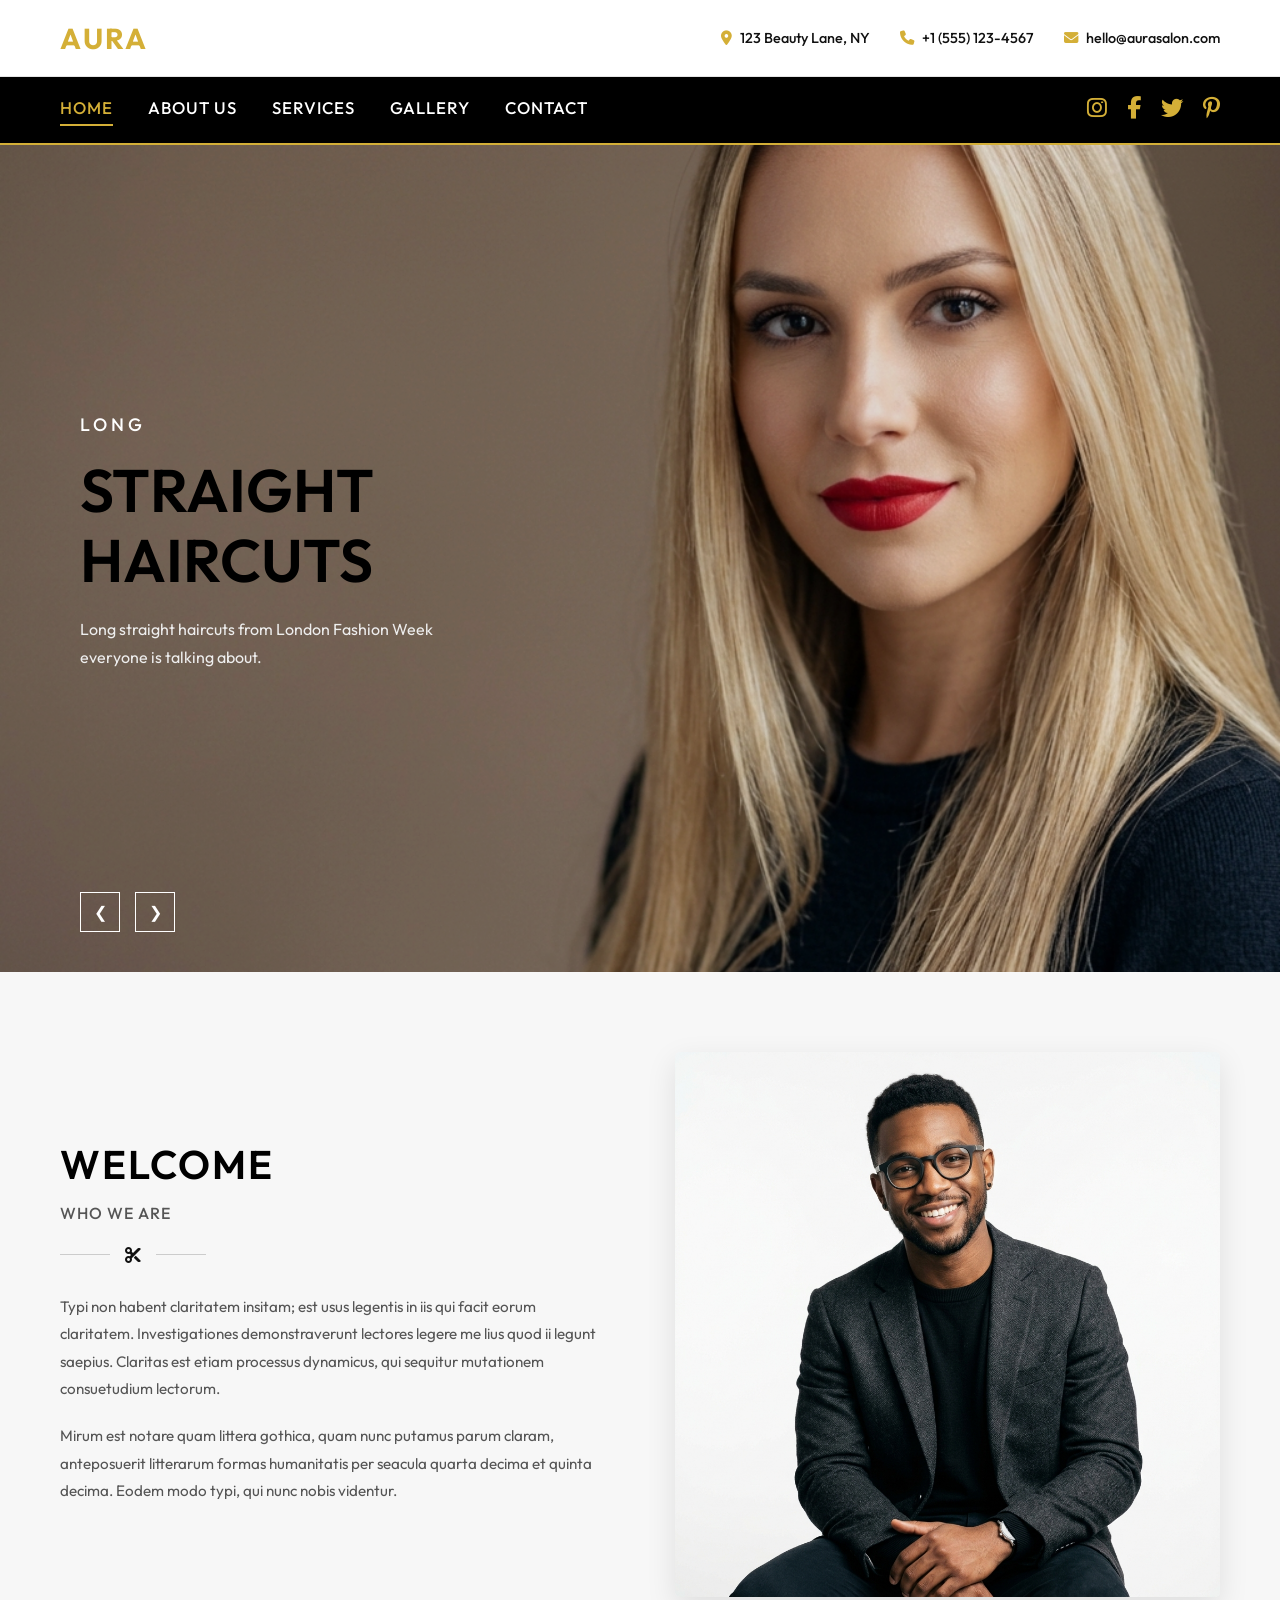
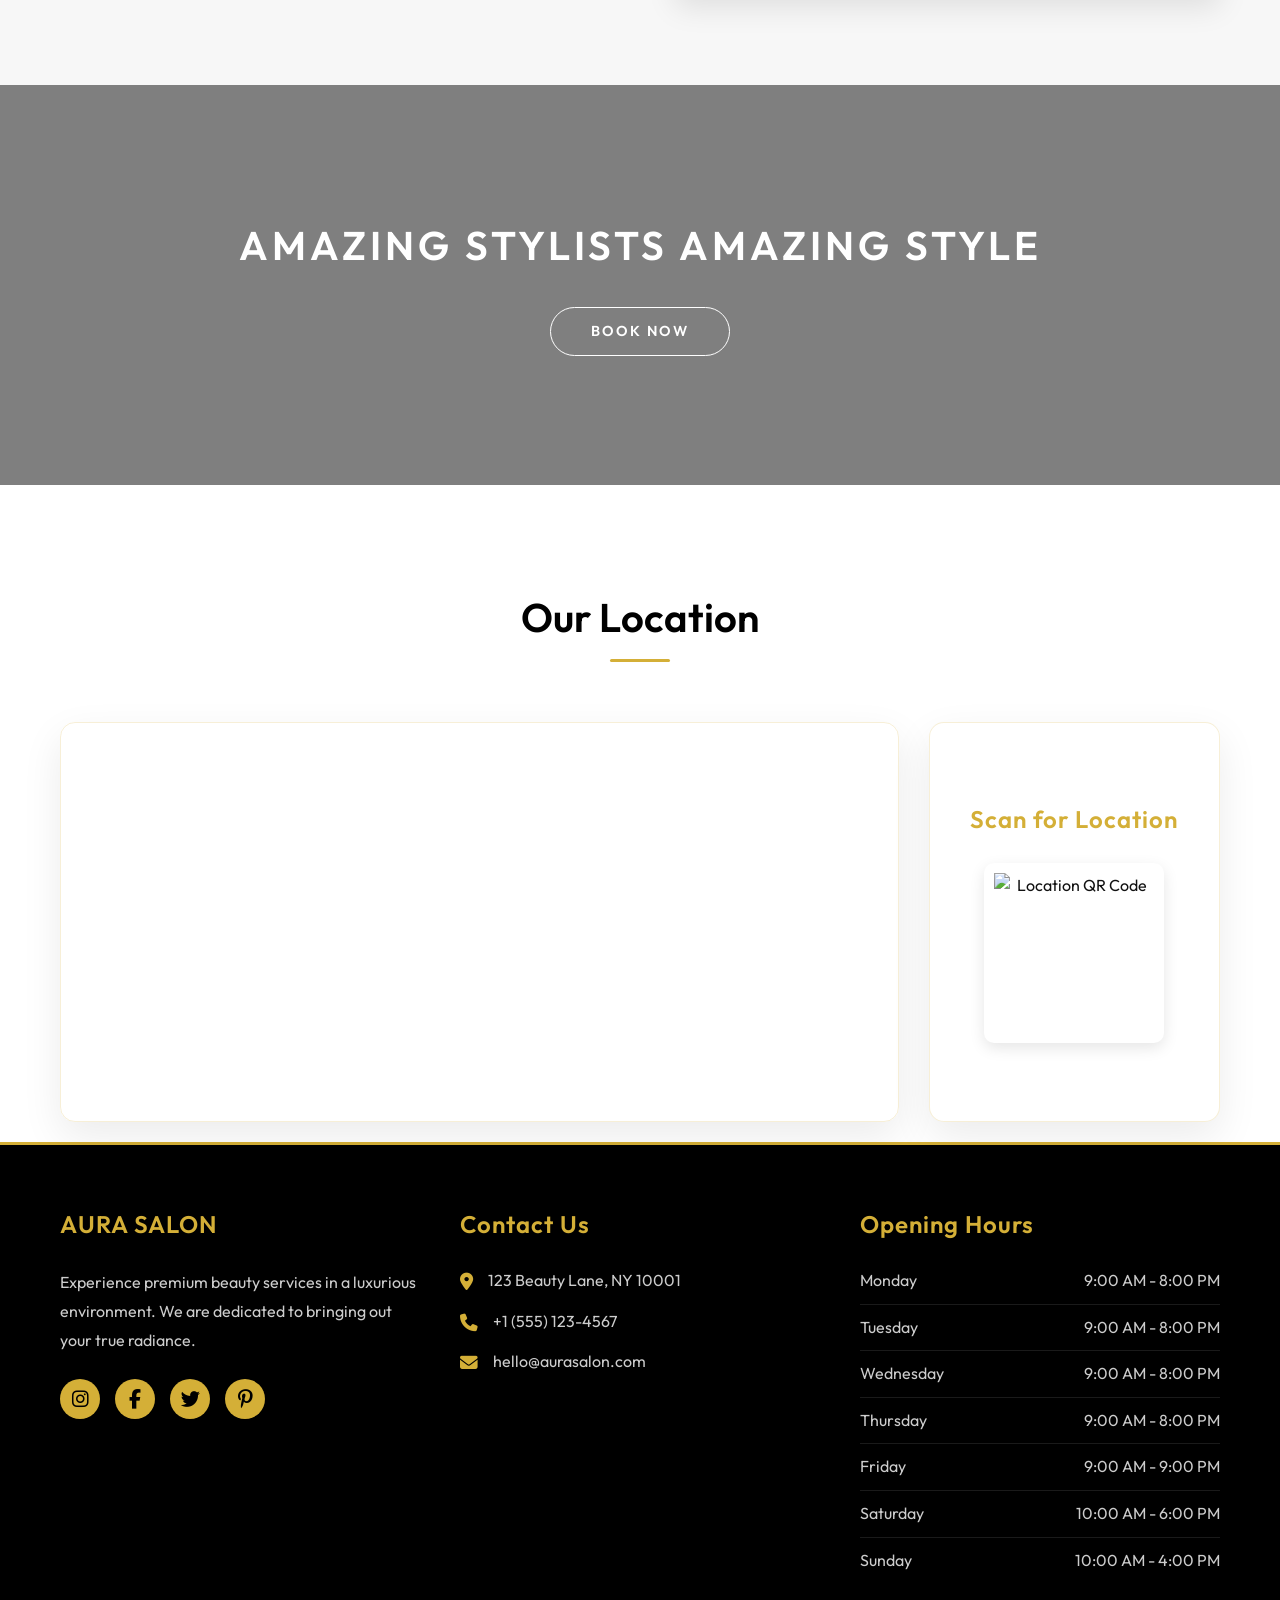
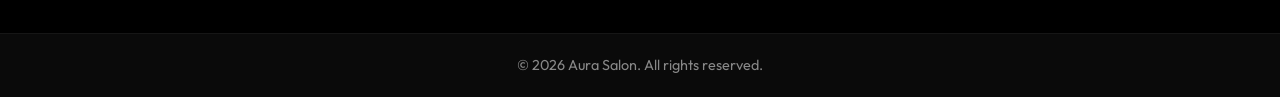
==== index.html @ 8d757503 "new project" ====
<!DOCTYPE html>
<html lang="en">

<head>
    <meta charset="UTF-8">
    <meta name="viewport" content="width=device-width, initial-scale=1.0">
    <title>Aura Salon - Home</title>
    <meta name="description" content="Aura Salon - Premium Beauty Services">
    <link rel="stylesheet" href="css/style.css">
    <link href="https://fonts.googleapis.com/css2?family=Outfit:wght@300;400;500;600;700&display=swap" rel="stylesheet">
    <link rel="stylesheet" href="https://cdnjs.cloudflare.com/ajax/libs/font-awesome/6.4.0/css/all.min.css">
</head>

<body>
    <!-- Top Contact Bar -->
    <div class="top-bar">
        <div class="container top-bar-content">
            <div class="top-bar-left">
                <div class="logo">
                    <span class="logo-text">AURA</span>
                </div>
            </div>
            <div class="top-bar-right">
                <div class="contact-info">
                    <i class="fa-solid fa-location-dot"></i>
                    <span>123 Beauty Lane, NY</span>
                </div>
                <div class="contact-info">
                    <i class="fa-solid fa-phone"></i>
                    <span>+1 (555) 123-4567</span>
                </div>
                <div class="contact-info">
                    <i class="fa-solid fa-envelope"></i>
                    <span>hello@aurasalon.com</span>
                </div>
            </div>
        </div>
    </div>

    <!-- Main Navigation -->
    <nav class="navbar">
        <div class="container nav-content">
            <div class="menu-toggle" id="mobile-menu">
                <i class="fa-solid fa-bars"></i>
            </div>
            <ul class="nav-links">
                <li><a href="index.html" class="active">Home</a></li>
                <li><a href="about.html">About Us</a></li>
                <li><a href="services.html">Services</a></li>
                <li><a href="gallery.html">Gallery</a></li>
                <li><a href="contact.html">Contact</a></li>
            </ul>
            <div class="social-links">
                <a href="#"><i class="fa-brands fa-instagram"></i></a>
                <a href="#"><i class="fa-brands fa-facebook-f"></i></a>
                <a href="#"><i class="fa-brands fa-twitter"></i></a>
                <a href="#"><i class="fa-brands fa-pinterest-p"></i></a>
            </div>
        </div>
    </nav>

    <!-- Home Section (Slider) -->
    <section id="home">
        <div class="slider">
            <div class="slide active">
                <div class="content">
                    <h5>LONG</h5>
                    <h1>STRAIGHT HAIRCUTS</h1>
                    <p>Long straight haircuts from London Fashion Week<br>everyone is talking about.</p>
                </div>
            </div>

            <div class="slide">
                <div class="content">
                    <h5>NEW</h5>
                    <h1>FASHION STYLE</h1>
                    <p>Discover the newest collection with modern designs and premium quality.</p>
                    <a href="services.html" class="btn">EXPLORE</a>
                </div>
                <div class="image">
                    <img src="https://images.unsplash.com/photo-1488426862026-3ee34a7d66df?w=700" alt="Fashion Style">
                </div>
            </div>

            <div class="slide">
                <div class="content">
                    <h5>SUMMER</h5>
                    <h1>BEAUTY LOOK</h1>
                    <p>Premium clothing collection designed for elegance and comfort.</p>
                    <a href="services.html" class="btn">VIEW MORE</a>
                </div>
                <div class="image">
                    <img src="https://images.unsplash.com/photo-1524504388940-b1c1722653e1?w=700" alt="Beauty Look">
                </div>
            </div>

            <div class="controls">
                <button id="prev">&#10094;</button>
                <button id="next">&#10095;</button>
            </div>

            <div class="dots">
                <span class="dot active"></span>
                <span class="dot"></span>
                <span class="dot"></span>
            </div>
        </div>
    </section>

    <!-- Welcome Section -->
    <section class="welcome-section">
        <div class="container welcome-container">
            <div class="welcome-text">
                <h2>WELCOME</h2>
                <h4>WHO WE ARE</h4>
                <div class="divider">
                    <span class="line"></span>
                    <i class="fa-solid fa-scissors"></i>
                    <span class="line"></span>
                </div>
                <p>Typi non habent claritatem insitam; est usus legentis in iis qui facit eorum claritatem. Investigationes demonstraverunt lectores legere me lius quod ii legunt saepius. Claritas est etiam processus dynamicus, qui sequitur mutationem consuetudium lectorum.</p>
                <p>Mirum est notare quam littera gothica, quam nunc putamus parum claram, anteposuerit litterarum formas humanitatis per seacula quarta decima et quinta decima. Eodem modo typi, qui nunc nobis videntur.</p>
            </div>
            <div class="welcome-image">
                <img src="assets/images/welcome-stylist.png" alt="Welcome Stylist">
            </div>
        </div>
    </section>

    <!-- Parallax Section -->
    <section class="parallax-section">
        <div class="parallax-content">
            <h2>AMAZING STYLISTS AMAZING STYLE</h2>
            <a href="services.html" class="btn outline-btn">BOOK NOW</a>
        </div>
    </section>

    <!-- Location Section -->
    <section class="page-section" style="padding-bottom: 20px; min-height: auto;">
        <div class="container">
            <div class="section-title">
                <h2>Our Location</h2>
                <div class="underline"></div>
            </div>
            <div class="location-map-container">
                <div class="location-map">
                    <iframe
                        src="https://www.google.com/maps/embed?pb=!1m18!1m12!1m3!1d34432.79304883674!2d91.74242201083983!3d26.15406690000003!2m3!1f0!2f0!3f0!3m2!1i1024!2i768!4f13.1!3m3!1m2!1s0x375a59cfc04a7ee7%3A0x782289a18e7ede3b!2sN%20R%20Unisex%20Salon%20and%20beauty%20studio!5e1!3m2!1sen!2sin!4v1785430603327!5m2!1sen!2sin"
                        style="border:0;" allowfullscreen="" loading="lazy"
                        referrerpolicy="strict-origin-when-cross-origin"></iframe>
                </div>
                <div class="location-qr">
                    <h4>Scan for Location</h4>
                    <img src="https://api.qrserver.com/v1/create-qr-code/?size=150x150&data=https://maps.google.com/?q=26.1540669,91.742422"
                        alt="Location QR Code">
                </div>
            </div>
        </div>
    </section>

    <!-- Footer -->
    <footer class="footer">
        <div class="container footer-content">
            <div class="footer-section about-salon">
                <h3>AURA SALON</h3>
                <p>Experience premium beauty services in a luxurious environment. We are dedicated to bringing out your
                    true radiance.</p>
                <div class="footer-socials">
                    <a href="#"><i class="fa-brands fa-instagram"></i></a>
                    <a href="#"><i class="fa-brands fa-facebook-f"></i></a>
                    <a href="#"><i class="fa-brands fa-twitter"></i></a>
                    <a href="#"><i class="fa-brands fa-pinterest-p"></i></a>
                </div>
            </div>

            <div class="footer-section contact-info-footer">
                <h3>Contact Us</h3>
                <ul>
                    <li><i class="fa-solid fa-location-dot"></i> 123 Beauty Lane, NY 10001</li>
                    <li><i class="fa-solid fa-phone"></i> +1 (555) 123-4567</li>
                    <li><i class="fa-solid fa-envelope"></i> hello@aurasalon.com</li>
                </ul>
            </div>

            <div class="footer-section opening-hours">
                <h3>Opening Hours</h3>
                <ul>
                    <li><span>Monday</span> <span>9:00 AM - 8:00 PM</span></li>
                    <li><span>Tuesday</span> <span>9:00 AM - 8:00 PM</span></li>
                    <li><span>Wednesday</span> <span>9:00 AM - 8:00 PM</span></li>
                    <li><span>Thursday</span> <span>9:00 AM - 8:00 PM</span></li>
                    <li><span>Friday</span> <span>9:00 AM - 9:00 PM</span></li>
                    <li><span>Saturday</span> <span>10:00 AM - 6:00 PM</span></li>
                    <li><span>Sunday</span> <span>10:00 AM - 4:00 PM</span></li>
                </ul>
            </div>
        </div>
        <div class="footer-bottom">
            <p>&copy; 2026 Aura Salon. All rights reserved.</p>
        </div>
    </footer>

    <script>
        // Sticky Header Logic
        window.addEventListener('scroll', () => {
            const topBar = document.querySelector('.top-bar');
            const navbar = document.querySelector('.navbar');
            if (window.scrollY > 10) {
                topBar.classList.add('scrolled');
                navbar.classList.add('scrolled');
            } else {
                topBar.classList.remove('scrolled');
                navbar.classList.remove('scrolled');
            }
        });

        // Mobile Menu Toggle
        const mobileMenu = document.getElementById('mobile-menu');
        const navLinks = document.querySelector('.nav-links');

        mobileMenu.addEventListener('click', () => {
            navLinks.classList.toggle('active');

            const icon = mobileMenu.querySelector('i');
            if (navLinks.classList.contains('active')) {
                icon.classList.remove('fa-bars');
                icon.classList.add('fa-xmark');
            } else {
                icon.classList.remove('fa-xmark');
                icon.classList.add('fa-bars');
            }
        });

        // Slider Logic
        const slides = document.querySelectorAll(".slide");
        const dots = document.querySelectorAll(".dot");
        let current = 0;

        function showSlide(index) {
            slides.forEach(slide => slide.classList.remove("active"));
            dots.forEach(dot => dot.classList.remove("active"));
            slides[index].classList.add("active");
            dots[index].classList.add("active");
        }

        document.getElementById("next").onclick = () => {
            current++;
            if (current >= slides.length) current = 0;
            showSlide(current);
        };

        document.getElementById("prev").onclick = () => {
            current--;
            if (current < 0) current = slides.length - 1;
            showSlide(current);
        };

        dots.forEach((dot, index) => {
            dot.onclick = () => {
                current = index;
                showSlide(current);
            };
        });

        setInterval(() => {
            current++;
            if (current >= slides.length) current = 0;
            showSlide(current);
        }, 5000);
    </script>
</body>

</html>
---- css/style.css ----
:root {
    --primary-color: #d4af37; /* Gold */
    --secondary-color: #000000; /* Black */
    --accent-color: #fcfcfc; /* White/off-white */
    --text-color: #111111;
    --text-light: #555555;
    --white: #ffffff;
    --transition: all 0.3s ease;
}

* {
    margin: 0;
    padding: 0;
    box-sizing: border-box;
    font-family: 'Outfit', sans-serif;
}

html {
    scroll-padding-top: 76px; 
}

body {
    color: var(--text-color);
    background-color: var(--white);
    line-height: 1.6;
}

.container {
    max-width: 1200px;
    margin: 0 auto;
    padding: 0 20px;
}

/* Typography */
h1, h2, h3, h4 {
    font-weight: 600;
    color: var(--secondary-color);
}

h2 {
    font-size: 2.5rem;
    margin-bottom: 10px;
}

/* Buttons */
.btn {
    display: inline-block;
    padding: 12px 30px;
    background-color: var(--primary-color);
    color: var(--secondary-color); /* Black text on gold for premium look */
    text-decoration: none;
    border-radius: 30px;
    font-weight: 600;
    transition: var(--transition);
    border: 2px solid var(--primary-color);
    cursor: pointer;
}

.btn:hover {
    background-color: var(--secondary-color);
    color: var(--primary-color);
    border-color: var(--secondary-color);
}

/* Top Bar */
.top-bar {
    background-color: var(--white);
    padding: 15px 0;
    position: fixed;
    top: 0;
    width: 100%;
    z-index: 1000;
    transition: var(--transition);
    border-bottom: 1px solid rgba(0,0,0,0.1);
}

.top-bar.scrolled {
    padding: 10px 0;
    box-shadow: 0 2px 10px rgba(0,0,0,0.1);
}

.top-bar-content {
    display: flex;
    justify-content: space-between;
    align-items: center;
}

.logo-text {
    font-size: 1.8rem;
    font-weight: 700;
    letter-spacing: 2px;
    color: var(--primary-color);
}

.top-bar-right {
    display: flex;
    gap: 30px;
}

.contact-info {
    display: flex;
    align-items: center;
    gap: 8px;
    font-size: 0.9rem;
    color: var(--text-color);
    font-weight: 500;
}

.contact-info i {
    color: var(--primary-color);
}

/* Navbar */
.navbar {
    background-color: var(--secondary-color); /* Black navbar */
    margin-top: 73px; /* Space for the fixed top bar */
    width: 100%;
    z-index: 999;
    transition: var(--transition);
    border-bottom: 2px solid var(--primary-color); /* Gold border for pop */
    box-shadow: 0 4px 15px rgba(0,0,0,0.2);
}

.nav-content {
    display: flex;
    justify-content: space-between;
    align-items: center;
    height: 70px;
}

.menu-toggle {
    display: none;
    color: var(--primary-color);
    font-size: 1.8rem;
    cursor: pointer;
    transition: var(--transition);
}

.menu-toggle:hover {
    transform: scale(1.1);
}

.nav-links {
    display: flex;
    list-style: none;
    gap: 35px;
}

.nav-links a {
    color: var(--white);
    text-decoration: none;
    font-weight: 500;
    font-size: 1.05rem;
    transition: var(--transition);
    position: relative;
    padding: 8px 0;
    text-transform: uppercase;
    letter-spacing: 1px;
}

.nav-links a::after {
    content: '';
    position: absolute;
    bottom: 0;
    left: 0;
    width: 0;
    height: 2px;
    background-color: var(--primary-color);
    transition: width 0.3s ease;
}

.nav-links a:hover::after,
.nav-links a.active::after {
    width: 100%;
}

.nav-links a:hover,
.nav-links a.active {
    color: var(--primary-color);
}

.social-links {
    display: flex;
    gap: 20px;
}

.social-links a {
    color: var(--primary-color);
    font-size: 1.4rem;
    text-decoration: none;
    transition: var(--transition);
    display: flex;
    align-items: center;
    justify-content: center;
    background-color: transparent;
}

.social-links a:hover {
    color: var(--white);
    transform: translateY(-3px) scale(1.1);
}

/* Page Section Shared */
.page-section {
    padding: 100px 0;
    min-height: calc(100vh - 73px - 84px); /* Full height minus header and footer */
}

.section-title {
    text-align: center;
    margin-bottom: 60px;
}

.underline {
    height: 3px;
    width: 60px;
    background-color: var(--primary-color);
    margin: 0 auto;
    border-radius: 2px;
}

/* Slider */
.slider{
    width:100%;
    height:calc(100vh - 73px);
    position:relative;
    overflow:hidden;
}

.slide{
    position:absolute;
    width:100%;
    height:100%;
    display:flex;
    align-items:center;
    justify-content:space-between;
    padding:80px;
    opacity:0;
    transition:1s;
}

.slide.active{
    opacity:1;
    z-index:1;
}

.slide::before{
    content:"";
    position:absolute;
    inset:0;
    background:rgba(0,0,0,.12);
}

.slider .content{
    width:45%;
    position:relative;
    z-index:2;
    color:white;
}

.slider .content h5{
    letter-spacing:4px;
    margin-bottom:15px;
    font-size:18px;
    font-weight:500;
}

.slider .content h1{
    font-size:60px;
    line-height:70px;
    margin-bottom:20px;
    text-transform:uppercase;
}

.slider .content p{
    color:#eee;
    line-height:28px;
    margin-bottom:35px;
}

.slider .image{
    width:45%;
    display:flex;
    justify-content:center;
    align-items:center;
    position:relative;
    z-index:2;
}

.slider .image img{
    width:80%;
    max-height:90vh;
    object-fit:contain;
}

.slide:nth-child(1){
    background: url('../assets/images/hero-slide.png') no-repeat center center;
    background-size: cover;
}

.slide:nth-child(2){
    background:linear-gradient(to right,#27374D,#526D82);
}

.slide:nth-child(3){
    background:linear-gradient(to right,#3B5249,#6B8E75);
}

.controls{
    position:absolute;
    bottom:40px;
    left:80px;
    z-index:100;
    display:flex;
    gap:15px;
}

.controls button{
    width:40px;
    height:40px;
    border:1px solid white;
    background:transparent;
    color:white;
    cursor:pointer;
    font-size:16px;
    transition:.3s;
}

.controls button:hover{
    background:white;
    color:black;
}

.dots{
    position:absolute;
    bottom:45px;
    left:50%;
    transform:translateX(-50%);
    display:none;
    gap:10px;
    z-index:10;
}

.dot{
    width:14px;
    height:14px;
    border-radius:50%;
    background:white;
    opacity:.4;
    cursor:pointer;
}

.dot.active{
    opacity:1;
}
/* Welcome Section */
.welcome-section {
    background-color: #f7f7f7;
    padding: 80px 0;
}

.welcome-container {
    display: flex;
    align-items: center;
    justify-content: space-between;
    gap: 50px;
}

.welcome-text {
    flex: 1;
    padding-right: 20px;
}

.welcome-text h2 {
    font-size: 2.5rem;
    margin-bottom: 5px;
    letter-spacing: 2px;
}

.welcome-text h4 {
    color: var(--text-light);
    font-size: 1rem;
    font-weight: 500;
    margin-bottom: 20px;
    letter-spacing: 1px;
}

.welcome-text .divider {
    display: flex;
    align-items: center;
    gap: 15px;
    margin-bottom: 30px;
    color: var(--text-color);
}

.welcome-text .divider .line {
    height: 1px;
    background-color: #ccc;
    flex: 0 0 50px;
}

.welcome-text p {
    color: var(--text-light);
    margin-bottom: 20px;
    font-size: 0.95rem;
    line-height: 1.8;
}

.welcome-image {
    flex: 1;
    text-align: right;
}

.welcome-image img {
    max-width: 100%;
    border-radius: 5px;
    box-shadow: 0 10px 30px rgba(0,0,0,0.1);
}

/* Parallax Section */
.parallax-section {
    background: url('../assets/images/parallax-bg.png') no-repeat center center;
    background-size: cover;
    background-attachment: fixed;
    height: 400px;
    display: flex;
    align-items: center;
    justify-content: center;
    text-align: center;
    position: relative;
}

.parallax-section::before {
    content: '';
    position: absolute;
    top: 0; left: 0; right: 0; bottom: 0;
    background: rgba(0,0,0,0.5);
}

.parallax-content {
    position: relative;
    z-index: 2;
}

.parallax-content h2 {
    color: var(--white);
    font-size: 2.5rem;
    letter-spacing: 4px;
    margin-bottom: 30px;
}

.outline-btn {
    background: transparent;
    border: 1px solid var(--white);
    color: var(--white);
    padding: 12px 40px;
    text-transform: uppercase;
    font-size: 0.9rem;
    letter-spacing: 2px;
    cursor: pointer;
    text-decoration: none;
    display: inline-block;
    transition: var(--transition);
}

.outline-btn:hover {
    background: var(--white);
    color: var(--secondary-color);
}

/* About Section */
.about-content {
    display: flex;
    gap: 50px;
    align-items: center;
}

.about-text {
    flex: 1;
}

.about-text h3 {
    font-size: 1.8rem;
    margin-bottom: 20px;
}

.about-text p {
    margin-bottom: 20px;
    color: var(--text-light);
}

.about-image {
    flex: 1;
}

.image-placeholder {
    width: 100%;
    height: 400px;
    background: url('https://images.unsplash.com/photo-1527799820374-dcf8d9d4a388?auto=format&fit=crop&q=80&w=800') center/cover;
    border-radius: 10px;
    box-shadow: 0 20px 40px rgba(0,0,0,0.1);
    display: flex;
    align-items: center;
    justify-content: center;
    border: 3px solid var(--primary-color);
}

/* Services */
.services-grid {
    display: grid;
    grid-template-columns: repeat(auto-fit, minmax(250px, 1fr));
    gap: 30px;
}

.service-card {
    background: var(--white);
    padding: 40px 30px;
    border-radius: 10px;
    text-align: center;
    box-shadow: 0 5px 20px rgba(0,0,0,0.08);
    transition: var(--transition);
    border: 1px solid #eee;
    border-bottom: 3px solid var(--secondary-color);
}

.service-card:hover {
    transform: translateY(-10px);
    box-shadow: 0 15px 30px rgba(212, 175, 55, 0.2);
    border-bottom-color: var(--primary-color);
}

.service-card i {
    font-size: 3rem;
    color: var(--primary-color);
    margin-bottom: 20px;
}

.service-card h3 {
    margin-bottom: 15px;
}

.service-card p {
    color: var(--text-light);
    font-size: 0.95rem;
}

/* Gallery */
.gallery-bg {
    background-color: var(--accent-color);
}
.gallery-grid {
    display: grid;
    grid-template-columns: repeat(auto-fill, minmax(350px, 1fr));
    gap: 20px;
}

.gallery-item {
    height: 250px;
    background-color: var(--secondary-color);
    border-radius: 10px;
    overflow: hidden;
    position: relative;
    cursor: pointer;
    border: 2px solid transparent;
    transition: var(--transition);
}
.gallery-item:nth-child(1) { background: url('https://images.unsplash.com/photo-1562322140-8baeececf3df?auto=format&fit=crop&q=80&w=600') center/cover; }
.gallery-item:nth-child(2) { background: url('https://images.unsplash.com/photo-1595476108010-b4d1f10a5146?auto=format&fit=crop&q=80&w=600') center/cover; }
.gallery-item:nth-child(3) { background: url('https://images.unsplash.com/photo-1522337660859-02fbefca4702?auto=format&fit=crop&q=80&w=600') center/cover; }
.gallery-item:nth-child(4) { background: url('https://images.unsplash.com/photo-1600948836101-f9ffda59d250?auto=format&fit=crop&q=80&w=600') center/cover; }
.gallery-item:nth-child(5) { background: url('https://images.unsplash.com/photo-1487412947147-5cebf100ffc2?auto=format&fit=crop&q=80&w=600') center/cover; }
.gallery-item:nth-child(6) { background: url('https://images.unsplash.com/photo-1633681926022-84c23e8cb2d6?auto=format&fit=crop&q=80&w=600') center/cover; }

.gallery-item::after {
    content: '';
    position: absolute;
    top: 0; left: 0; right: 0; bottom: 0;
    background: rgba(0,0,0,0.3);
    opacity: 0;
    transition: var(--transition);
}

.gallery-item:hover::after {
    opacity: 1;
}
.gallery-item:hover {
    transform: scale(1.03);
    z-index: 2;
    border-color: var(--primary-color);
}

/* Contact */
.contact-content {
    display: flex;
    gap: 60px;
}

.contact-form-container {
    flex: 1.5;
}

.contact-form {
    background: var(--white);
    padding: 40px;
    border-radius: 10px;
    box-shadow: 0 10px 30px rgba(0,0,0,0.1);
    border-top: 4px solid var(--primary-color);
}

.form-group {
    margin-bottom: 20px;
}

.form-group input,
.form-group textarea {
    width: 100%;
    padding: 15px;
    border: 1px solid #ccc;
    border-radius: 5px;
    font-size: 1rem;
    outline: none;
    transition: var(--transition);
    background-color: var(--accent-color);
}

.form-group input:focus,
.form-group textarea:focus {
    border-color: var(--primary-color);
    background-color: var(--white);
}

.contact-details {
    flex: 1;
}

.contact-details h3 {
    margin-bottom: 15px;
}

.contact-details > p {
    color: var(--text-light);
    margin-bottom: 30px;
}

.contact-info-block {
    display: flex;
    gap: 20px;
    margin-bottom: 25px;
}

.contact-info-block i {
    width: 50px;
    height: 50px;
    background-color: var(--secondary-color);
    color: var(--primary-color);
    display: flex;
    align-items: center;
    justify-content: center;
    border-radius: 50%;
    font-size: 1.2rem;
    border: 1px solid var(--primary-color);
}

.contact-info-block h4 {
    margin-bottom: 5px;
    font-size: 1.1rem;
}

.contact-info-block p {
    color: var(--text-light);
}

/* Location Section */
.location-map-container {
    display: flex;
    gap: 30px;
    align-items: stretch;
}

.location-map {
    flex: 4;
    min-height: 400px;
    border-radius: 15px;
    overflow: hidden;
    box-shadow: 0 15px 40px rgba(0,0,0,0.08);
    border: 1px solid rgba(212, 175, 55, 0.2);
}

.location-map iframe {
    width: 100%;
    height: 100%;
    object-fit: cover;
    display: block;
}

.location-qr {
    flex: 1;
    background-color: var(--white);
    color: var(--text-color);
    display: flex;
    flex-direction: column;
    align-items: center;
    justify-content: center;
    padding: 40px;
    text-align: center;
    border-radius: 15px;
    box-shadow: 0 15px 40px rgba(0,0,0,0.08);
    border: 1px solid rgba(212, 175, 55, 0.2);
}

.location-qr h4 {
    color: var(--primary-color);
    margin-bottom: 25px;
    font-size: 1.5rem;
    letter-spacing: 1px;
}

.location-qr img {
    border-radius: 10px;
    padding: 10px;
    background: var(--white);
    box-shadow: 0 5px 15px rgba(0,0,0,0.1);
    transition: var(--transition);
    width: 180px;
    height: 180px;
}

.location-qr img:hover {
    transform: scale(1.05);
}

/* Footer */
.footer {
    background-color: var(--secondary-color);
    color: var(--white);
    border-top: 3px solid var(--primary-color);
    padding: 60px 0 0 0;
}

.footer-content {
    display: grid;
    grid-template-columns: repeat(auto-fit, minmax(280px, 1fr));
    gap: 40px;
    padding-bottom: 40px;
}

.footer-section h3 {
    color: var(--primary-color);
    font-size: 1.5rem;
    margin-bottom: 25px;
    letter-spacing: 1px;
}

/* About Section in Footer */
.about-salon p {
    color: #ccc;
    line-height: 1.8;
    margin-bottom: 25px;
}

.footer-socials {
    display: flex;
    gap: 15px;
}

.footer-socials a {
    color: var(--secondary-color);
    background-color: var(--primary-color);
    width: 40px;
    height: 40px;
    display: flex;
    align-items: center;
    justify-content: center;
    border-radius: 50%;
    font-size: 1.2rem;
    text-decoration: none;
    transition: var(--transition);
}

.footer-socials a:hover {
    background-color: var(--white);
    color: var(--secondary-color);
    transform: translateY(-3px);
}

/* Contact Info in Footer */
.contact-info-footer ul {
    list-style: none;
}

.contact-info-footer ul li {
    display: flex;
    align-items: flex-start;
    gap: 15px;
    margin-bottom: 15px;
    color: #ccc;
    line-height: 1.6;
}

.contact-info-footer ul li i {
    color: var(--primary-color);
    font-size: 1.1rem;
    margin-top: 5px;
}

/* Opening Hours */
.opening-hours ul {
    list-style: none;
}

.opening-hours ul li {
    display: flex;
    justify-content: space-between;
    margin-bottom: 10px;
    color: #ccc;
    border-bottom: 1px solid rgba(255, 255, 255, 0.1);
    padding-bottom: 10px;
}

.opening-hours ul li:last-child {
    border-bottom: none;
}

/* Footer Bottom */
.footer-bottom {
    background-color: #0a0a0a;
    text-align: center;
    padding: 20px 0;
    border-top: 1px solid rgba(255, 255, 255, 0.05);
}

.footer-bottom p {
    color: #888;
    font-size: 0.9rem;
}

/* Animations */
@keyframes fadeInUp {
    from {
        opacity: 0;
        transform: translateY(30px);
    }
    to {
        opacity: 1;
        transform: translateY(0);
    }
}

/* Responsive Design */
@media (max-width: 992px) {
    .about-content, .contact-content {
        flex-direction: column;
    }
    .footer-bottom p {
        font-size: 0.8rem;
    }
    
    .location-map-container {
        flex-direction: column;
    }
    
    .hero-content h1 {
        font-size: 3rem;
    }
    
    /* Welcome Section Mobile */
    .welcome-container {
        flex-direction: column;
        text-align: center;
    }
    
    .welcome-text {
        padding-right: 0;
    }
    
    .welcome-text .divider {
        justify-content: center;
    }
    
    .welcome-image {
        text-align: center;
    }
    
    /* Slider Mobile */
    .slide{
        flex-direction:column;
        justify-content:center;
        text-align:center;
        padding:40px;
    }
    
    .slider .content, .slider .image{
        width:100%;
    }
    
    .slider .content h1{
        font-size:42px;
        line-height:50px;
    }
    
    .slider .image img{
        width:60%;
    }
    
    .controls{
        left:50%;
        transform:translateX(-50%);
    }
    .nav-links {
        gap: 20px;
    }
    .social-links {
        display: none;
    }
}

@media (max-width: 768px) {
    .top-bar {
        padding: 10px 0;
    }
    .top-bar-right {
        display: none;
    }
    .top-bar-content {
        justify-content: center;
    }
    .navbar {
        margin-top: 53px;
    }
    .nav-content {
        justify-content: space-between;
    }
    .menu-toggle {
        display: block;
    }
    .nav-links {
        display: flex;
        flex-direction: column;
        position: absolute;
        top: 100%;
        left: 0;
        width: 100%;
        background-color: var(--secondary-color);
        padding: 0;
        max-height: 0;
        overflow: hidden;
        transition: max-height 0.4s ease, padding 0.4s ease;
        border-bottom: none;
        align-items: center;
        gap: 15px;
    }
    .nav-links.active {
        max-height: 400px;
        padding: 20px 0;
        border-bottom: 2px solid var(--primary-color);
    }
    .social-links {
        display: none;
    }
    
    .parallax-section {
        height: 300px;
    }
    .parallax-content h2 {
        font-size: 1.8rem;
    }
}
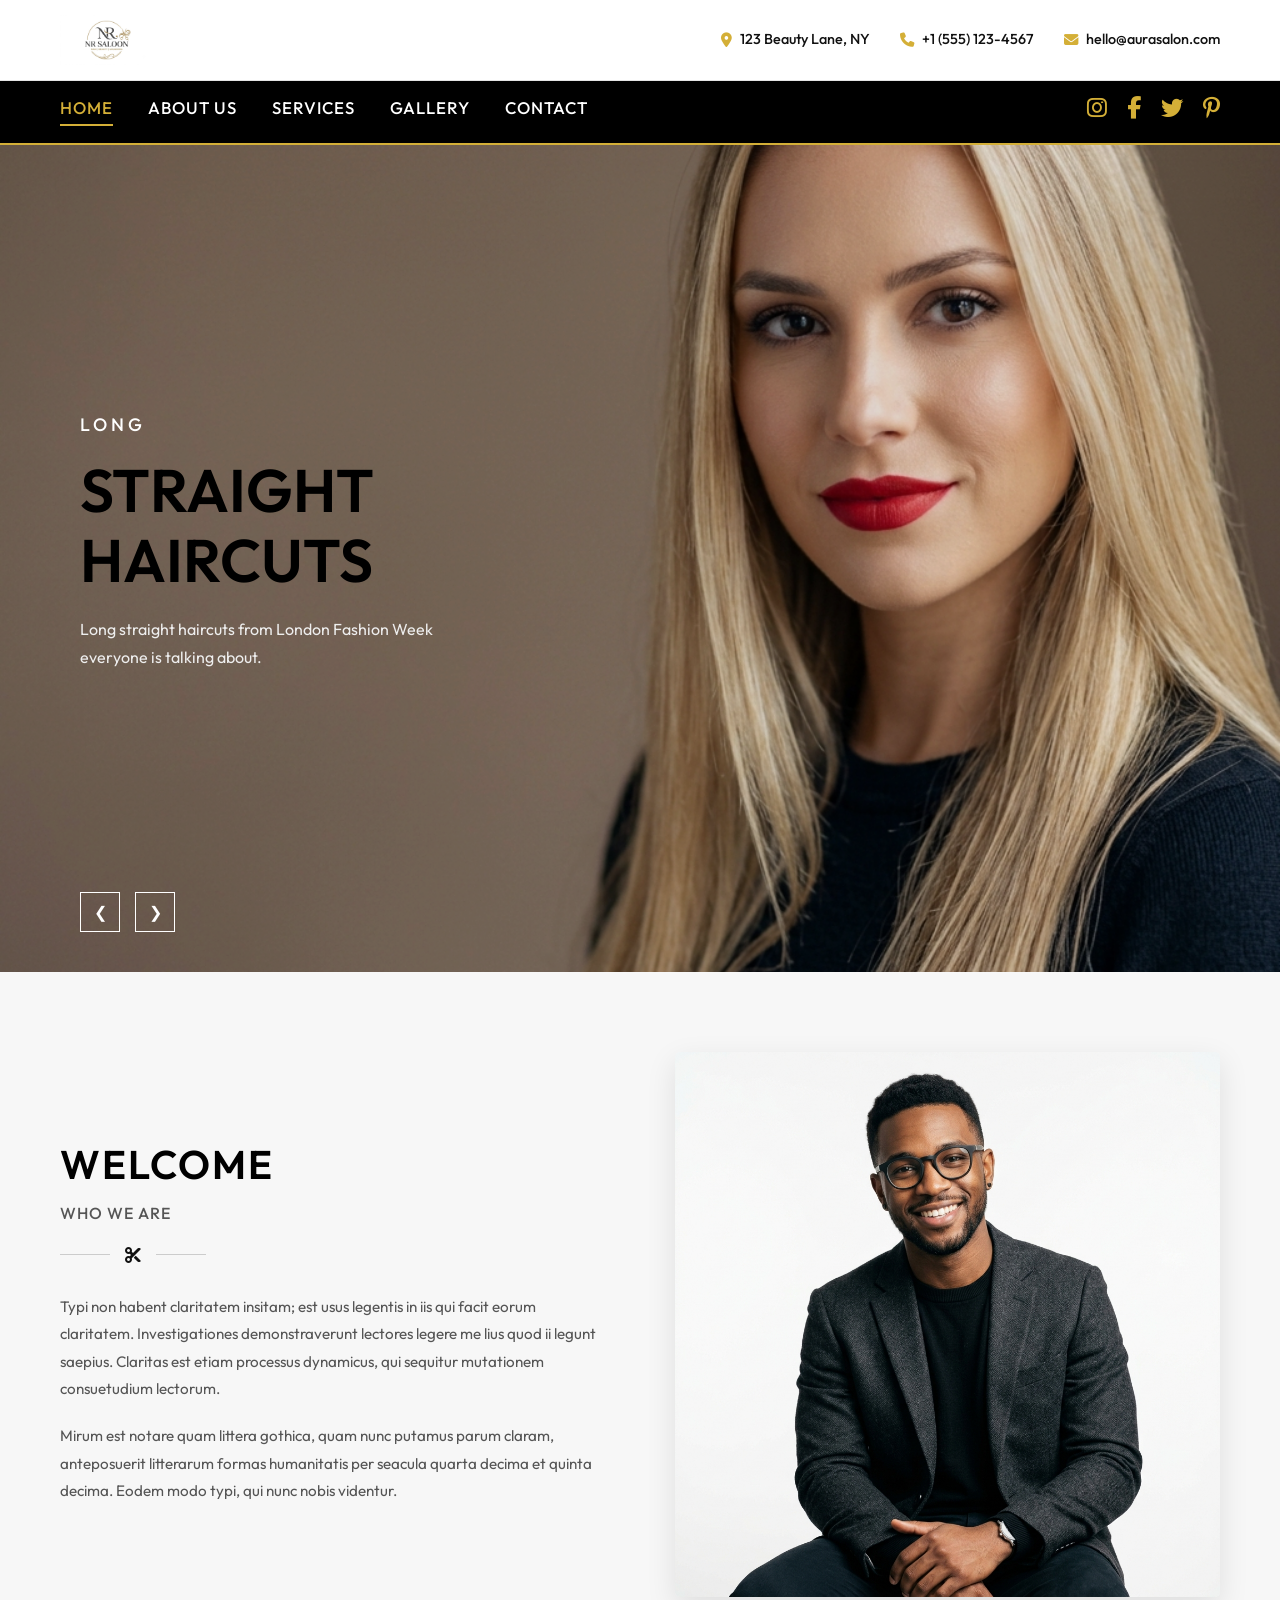
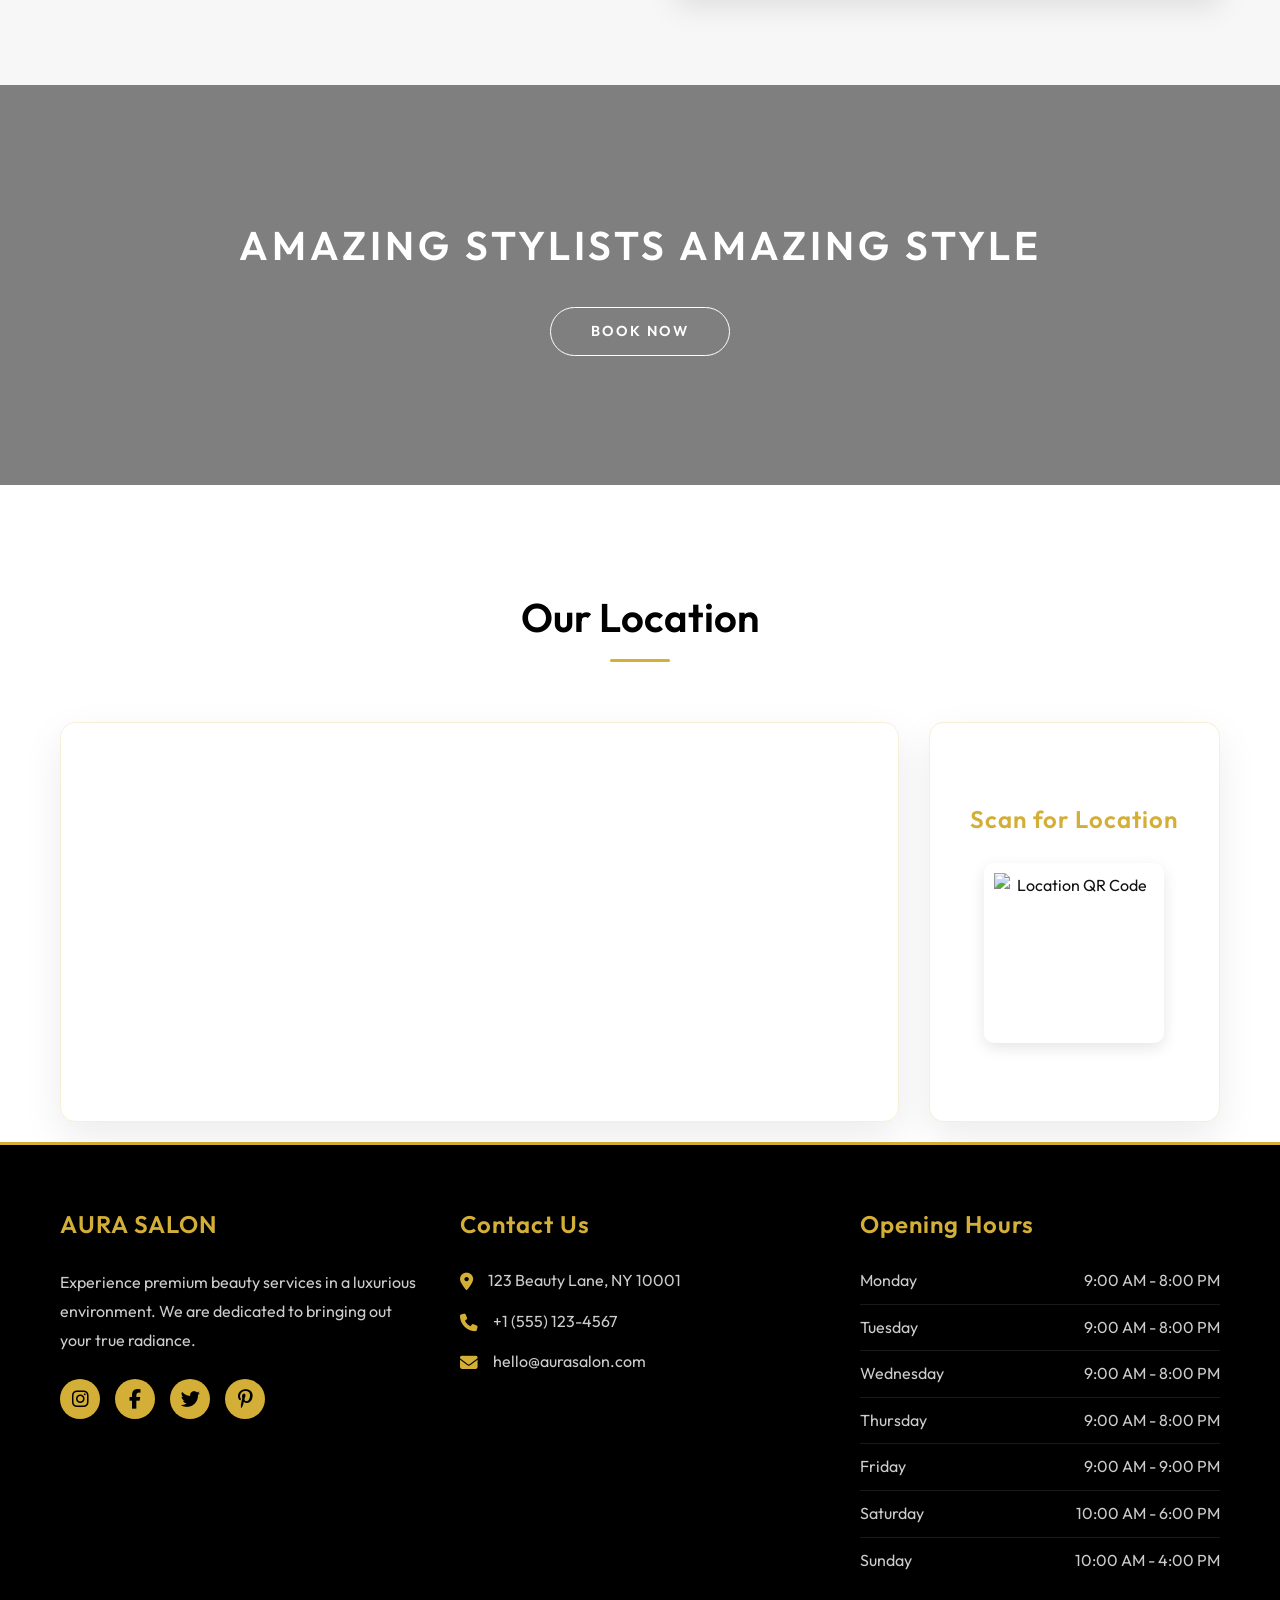
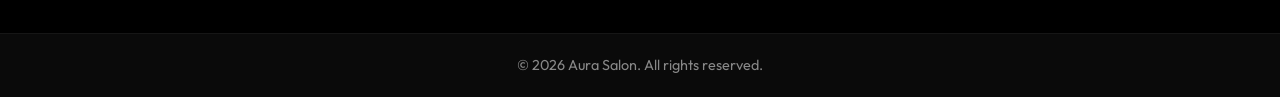
==== commit 782a717d: "logo done" ====
--- a/index.html
+++ b/index.html
@@ -17,7 +17,9 @@
         <div class="container top-bar-content">
             <div class="top-bar-left">
                 <div class="logo">
-                    <span class="logo-text">AURA</span>
+                    <a href="index.html">
+                        <img src="assets/images/imagecopy.png" alt="NR Saloon Logo" class="main-logo">
+                    </a>
                 </div>
             </div>
             <div class="top-bar-right">
@@ -118,8 +120,12 @@
                     <i class="fa-solid fa-scissors"></i>
                     <span class="line"></span>
                 </div>
-                <p>Typi non habent claritatem insitam; est usus legentis in iis qui facit eorum claritatem. Investigationes demonstraverunt lectores legere me lius quod ii legunt saepius. Claritas est etiam processus dynamicus, qui sequitur mutationem consuetudium lectorum.</p>
-                <p>Mirum est notare quam littera gothica, quam nunc putamus parum claram, anteposuerit litterarum formas humanitatis per seacula quarta decima et quinta decima. Eodem modo typi, qui nunc nobis videntur.</p>
+                <p>Typi non habent claritatem insitam; est usus legentis in iis qui facit eorum claritatem.
+                    Investigationes demonstraverunt lectores legere me lius quod ii legunt saepius. Claritas est etiam
+                    processus dynamicus, qui sequitur mutationem consuetudium lectorum.</p>
+                <p>Mirum est notare quam littera gothica, quam nunc putamus parum claram, anteposuerit litterarum formas
+                    humanitatis per seacula quarta decima et quinta decima. Eodem modo typi, qui nunc nobis videntur.
+                </p>
             </div>
             <div class="welcome-image">
                 <img src="assets/images/welcome-stylist.png" alt="Welcome Stylist">
--- a/css/style.css
+++ b/css/style.css
@@ -1,7 +1,10 @@
 :root {
-    --primary-color: #d4af37; /* Gold */
-    --secondary-color: #000000; /* Black */
-    --accent-color: #fcfcfc; /* White/off-white */
+    --primary-color: #d4af37;
+    /* Gold */
+    --secondary-color: #000000;
+    /* Black */
+    --accent-color: #fcfcfc;
+    /* White/off-white */
     --text-color: #111111;
     --text-light: #555555;
     --white: #ffffff;
@@ -16,7 +19,7 @@
 }
 
 html {
-    scroll-padding-top: 76px; 
+    scroll-padding-top: 76px;
 }
 
 body {
@@ -32,7 +35,10 @@
 }
 
 /* Typography */
-h1, h2, h3, h4 {
+h1,
+h2,
+h3,
+h4 {
     font-weight: 600;
     color: var(--secondary-color);
 }
@@ -47,7 +53,8 @@
     display: inline-block;
     padding: 12px 30px;
     background-color: var(--primary-color);
-    color: var(--secondary-color); /* Black text on gold for premium look */
+    color: var(--secondary-color);
+    /* Black text on gold for premium look */
     text-decoration: none;
     border-radius: 30px;
     font-weight: 600;
@@ -71,12 +78,33 @@
     width: 100%;
     z-index: 1000;
     transition: var(--transition);
-    border-bottom: 1px solid rgba(0,0,0,0.1);
+    border-bottom: 1px solid rgba(0, 0, 0, 0.1);
+}
+
+/* Logo Styling */
+.logo {
+    display: flex;
+    align-items: center;
+}
+
+.main-logo {
+    height: 50px;
+    /* Ideal height for top bar */
+    width: auto;
+    /* Maintains correct aspect ratio */
+    object-fit: contain;
+    display: block;
+    transition: var(--transition);
+}
+
+/* Optional: Slight shrink effect when scrolled */
+.top-bar.scrolled .main-logo {
+    height: 42px;
 }
 
 .top-bar.scrolled {
     padding: 10px 0;
-    box-shadow: 0 2px 10px rgba(0,0,0,0.1);
+    box-shadow: 0 2px 10px rgba(0, 0, 0, 0.1);
 }
 
 .top-bar-content {
@@ -112,13 +140,16 @@
 
 /* Navbar */
 .navbar {
-    background-color: var(--secondary-color); /* Black navbar */
-    margin-top: 73px; /* Space for the fixed top bar */
+    background-color: var(--secondary-color);
+    /* Black navbar */
+    margin-top: 73px;
+    /* Space for the fixed top bar */
     width: 100%;
     z-index: 999;
     transition: var(--transition);
-    border-bottom: 2px solid var(--primary-color); /* Gold border for pop */
-    box-shadow: 0 4px 15px rgba(0,0,0,0.2);
+    border-bottom: 2px solid var(--primary-color);
+    /* Gold border for pop */
+    box-shadow: 0 4px 15px rgba(0, 0, 0, 0.2);
 }
 
 .nav-content {
@@ -203,7 +234,8 @@
 /* Page Section Shared */
 .page-section {
     padding: 100px 0;
-    min-height: calc(100vh - 73px - 84px); /* Full height minus header and footer */
+    min-height: calc(100vh - 73px - 84px);
+    /* Full height minus header and footer */
 }
 
 .section-title {
@@ -220,139 +252,140 @@
 }
 
 /* Slider */
-.slider{
-    width:100%;
-    height:calc(100vh - 73px);
-    position:relative;
-    overflow:hidden;
-}
-
-.slide{
-    position:absolute;
-    width:100%;
-    height:100%;
-    display:flex;
-    align-items:center;
-    justify-content:space-between;
-    padding:80px;
-    opacity:0;
-    transition:1s;
-}
-
-.slide.active{
-    opacity:1;
-    z-index:1;
-}
-
-.slide::before{
-    content:"";
-    position:absolute;
-    inset:0;
-    background:rgba(0,0,0,.12);
-}
-
-.slider .content{
-    width:45%;
-    position:relative;
-    z-index:2;
-    color:white;
-}
-
-.slider .content h5{
-    letter-spacing:4px;
-    margin-bottom:15px;
-    font-size:18px;
-    font-weight:500;
-}
-
-.slider .content h1{
-    font-size:60px;
-    line-height:70px;
-    margin-bottom:20px;
-    text-transform:uppercase;
-}
-
-.slider .content p{
-    color:#eee;
-    line-height:28px;
-    margin-bottom:35px;
-}
-
-.slider .image{
-    width:45%;
-    display:flex;
-    justify-content:center;
-    align-items:center;
-    position:relative;
-    z-index:2;
-}
-
-.slider .image img{
-    width:80%;
-    max-height:90vh;
-    object-fit:contain;
-}
-
-.slide:nth-child(1){
+.slider {
+    width: 100%;
+    height: calc(100vh - 73px);
+    position: relative;
+    overflow: hidden;
+}
+
+.slide {
+    position: absolute;
+    width: 100%;
+    height: 100%;
+    display: flex;
+    align-items: center;
+    justify-content: space-between;
+    padding: 80px;
+    opacity: 0;
+    transition: 1s;
+}
+
+.slide.active {
+    opacity: 1;
+    z-index: 1;
+}
+
+.slide::before {
+    content: "";
+    position: absolute;
+    inset: 0;
+    background: rgba(0, 0, 0, .12);
+}
+
+.slider .content {
+    width: 45%;
+    position: relative;
+    z-index: 2;
+    color: white;
+}
+
+.slider .content h5 {
+    letter-spacing: 4px;
+    margin-bottom: 15px;
+    font-size: 18px;
+    font-weight: 500;
+}
+
+.slider .content h1 {
+    font-size: 60px;
+    line-height: 70px;
+    margin-bottom: 20px;
+    text-transform: uppercase;
+}
+
+.slider .content p {
+    color: #eee;
+    line-height: 28px;
+    margin-bottom: 35px;
+}
+
+.slider .image {
+    width: 45%;
+    display: flex;
+    justify-content: center;
+    align-items: center;
+    position: relative;
+    z-index: 2;
+}
+
+.slider .image img {
+    width: 80%;
+    max-height: 90vh;
+    object-fit: contain;
+}
+
+.slide:nth-child(1) {
     background: url('../assets/images/hero-slide.png') no-repeat center center;
     background-size: cover;
 }
 
-.slide:nth-child(2){
-    background:linear-gradient(to right,#27374D,#526D82);
-}
-
-.slide:nth-child(3){
-    background:linear-gradient(to right,#3B5249,#6B8E75);
-}
-
-.controls{
-    position:absolute;
-    bottom:40px;
-    left:80px;
-    z-index:100;
-    display:flex;
-    gap:15px;
-}
-
-.controls button{
-    width:40px;
-    height:40px;
-    border:1px solid white;
-    background:transparent;
-    color:white;
-    cursor:pointer;
-    font-size:16px;
-    transition:.3s;
-}
-
-.controls button:hover{
-    background:white;
-    color:black;
-}
-
-.dots{
-    position:absolute;
-    bottom:45px;
-    left:50%;
-    transform:translateX(-50%);
-    display:none;
-    gap:10px;
-    z-index:10;
-}
-
-.dot{
-    width:14px;
-    height:14px;
-    border-radius:50%;
-    background:white;
-    opacity:.4;
-    cursor:pointer;
-}
-
-.dot.active{
-    opacity:1;
-}
+.slide:nth-child(2) {
+    background: linear-gradient(to right, #27374D, #526D82);
+}
+
+.slide:nth-child(3) {
+    background: linear-gradient(to right, #3B5249, #6B8E75);
+}
+
+.controls {
+    position: absolute;
+    bottom: 40px;
+    left: 80px;
+    z-index: 100;
+    display: flex;
+    gap: 15px;
+}
+
+.controls button {
+    width: 40px;
+    height: 40px;
+    border: 1px solid white;
+    background: transparent;
+    color: white;
+    cursor: pointer;
+    font-size: 16px;
+    transition: .3s;
+}
+
+.controls button:hover {
+    background: white;
+    color: black;
+}
+
+.dots {
+    position: absolute;
+    bottom: 45px;
+    left: 50%;
+    transform: translateX(-50%);
+    display: none;
+    gap: 10px;
+    z-index: 10;
+}
+
+.dot {
+    width: 14px;
+    height: 14px;
+    border-radius: 50%;
+    background: white;
+    opacity: .4;
+    cursor: pointer;
+}
+
+.dot.active {
+    opacity: 1;
+}
+
 /* Welcome Section */
 .welcome-section {
     background-color: #f7f7f7;
@@ -414,7 +447,7 @@
 .welcome-image img {
     max-width: 100%;
     border-radius: 5px;
-    box-shadow: 0 10px 30px rgba(0,0,0,0.1);
+    box-shadow: 0 10px 30px rgba(0, 0, 0, 0.1);
 }
 
 /* Parallax Section */
@@ -433,8 +466,11 @@
 .parallax-section::before {
     content: '';
     position: absolute;
-    top: 0; left: 0; right: 0; bottom: 0;
-    background: rgba(0,0,0,0.5);
+    top: 0;
+    left: 0;
+    right: 0;
+    bottom: 0;
+    background: rgba(0, 0, 0, 0.5);
 }
 
 .parallax-content {
@@ -498,7 +534,7 @@
     height: 400px;
     background: url('https://images.unsplash.com/photo-1527799820374-dcf8d9d4a388?auto=format&fit=crop&q=80&w=800') center/cover;
     border-radius: 10px;
-    box-shadow: 0 20px 40px rgba(0,0,0,0.1);
+    box-shadow: 0 20px 40px rgba(0, 0, 0, 0.1);
     display: flex;
     align-items: center;
     justify-content: center;
@@ -517,7 +553,7 @@
     padding: 40px 30px;
     border-radius: 10px;
     text-align: center;
-    box-shadow: 0 5px 20px rgba(0,0,0,0.08);
+    box-shadow: 0 5px 20px rgba(0, 0, 0, 0.08);
     transition: var(--transition);
     border: 1px solid #eee;
     border-bottom: 3px solid var(--secondary-color);
@@ -548,6 +584,7 @@
 .gallery-bg {
     background-color: var(--accent-color);
 }
+
 .gallery-grid {
     display: grid;
     grid-template-columns: repeat(auto-fill, minmax(350px, 1fr));
@@ -564,18 +601,39 @@
     border: 2px solid transparent;
     transition: var(--transition);
 }
-.gallery-item:nth-child(1) { background: url('https://images.unsplash.com/photo-1562322140-8baeececf3df?auto=format&fit=crop&q=80&w=600') center/cover; }
-.gallery-item:nth-child(2) { background: url('https://images.unsplash.com/photo-1595476108010-b4d1f10a5146?auto=format&fit=crop&q=80&w=600') center/cover; }
-.gallery-item:nth-child(3) { background: url('https://images.unsplash.com/photo-1522337660859-02fbefca4702?auto=format&fit=crop&q=80&w=600') center/cover; }
-.gallery-item:nth-child(4) { background: url('https://images.unsplash.com/photo-1600948836101-f9ffda59d250?auto=format&fit=crop&q=80&w=600') center/cover; }
-.gallery-item:nth-child(5) { background: url('https://images.unsplash.com/photo-1487412947147-5cebf100ffc2?auto=format&fit=crop&q=80&w=600') center/cover; }
-.gallery-item:nth-child(6) { background: url('https://images.unsplash.com/photo-1633681926022-84c23e8cb2d6?auto=format&fit=crop&q=80&w=600') center/cover; }
+
+.gallery-item:nth-child(1) {
+    background: url('https://images.unsplash.com/photo-1562322140-8baeececf3df?auto=format&fit=crop&q=80&w=600') center/cover;
+}
+
+.gallery-item:nth-child(2) {
+    background: url('https://images.unsplash.com/photo-1595476108010-b4d1f10a5146?auto=format&fit=crop&q=80&w=600') center/cover;
+}
+
+.gallery-item:nth-child(3) {
+    background: url('https://images.unsplash.com/photo-1522337660859-02fbefca4702?auto=format&fit=crop&q=80&w=600') center/cover;
+}
+
+.gallery-item:nth-child(4) {
+    background: url('https://images.unsplash.com/photo-1600948836101-f9ffda59d250?auto=format&fit=crop&q=80&w=600') center/cover;
+}
+
+.gallery-item:nth-child(5) {
+    background: url('https://images.unsplash.com/photo-1487412947147-5cebf100ffc2?auto=format&fit=crop&q=80&w=600') center/cover;
+}
+
+.gallery-item:nth-child(6) {
+    background: url('https://images.unsplash.com/photo-1633681926022-84c23e8cb2d6?auto=format&fit=crop&q=80&w=600') center/cover;
+}
 
 .gallery-item::after {
     content: '';
     position: absolute;
-    top: 0; left: 0; right: 0; bottom: 0;
-    background: rgba(0,0,0,0.3);
+    top: 0;
+    left: 0;
+    right: 0;
+    bottom: 0;
+    background: rgba(0, 0, 0, 0.3);
     opacity: 0;
     transition: var(--transition);
 }
@@ -583,6 +641,7 @@
 .gallery-item:hover::after {
     opacity: 1;
 }
+
 .gallery-item:hover {
     transform: scale(1.03);
     z-index: 2;
@@ -603,7 +662,7 @@
     background: var(--white);
     padding: 40px;
     border-radius: 10px;
-    box-shadow: 0 10px 30px rgba(0,0,0,0.1);
+    box-shadow: 0 10px 30px rgba(0, 0, 0, 0.1);
     border-top: 4px solid var(--primary-color);
 }
 
@@ -637,7 +696,7 @@
     margin-bottom: 15px;
 }
 
-.contact-details > p {
+.contact-details>p {
     color: var(--text-light);
     margin-bottom: 30px;
 }
@@ -682,7 +741,7 @@
     min-height: 400px;
     border-radius: 15px;
     overflow: hidden;
-    box-shadow: 0 15px 40px rgba(0,0,0,0.08);
+    box-shadow: 0 15px 40px rgba(0, 0, 0, 0.08);
     border: 1px solid rgba(212, 175, 55, 0.2);
 }
 
@@ -704,7 +763,7 @@
     padding: 40px;
     text-align: center;
     border-radius: 15px;
-    box-shadow: 0 15px 40px rgba(0,0,0,0.08);
+    box-shadow: 0 15px 40px rgba(0, 0, 0, 0.08);
     border: 1px solid rgba(212, 175, 55, 0.2);
 }
 
@@ -719,7 +778,7 @@
     border-radius: 10px;
     padding: 10px;
     background: var(--white);
-    box-shadow: 0 5px 15px rgba(0,0,0,0.1);
+    box-shadow: 0 5px 15px rgba(0, 0, 0, 0.1);
     transition: var(--transition);
     width: 180px;
     height: 180px;
@@ -840,6 +899,7 @@
         opacity: 0;
         transform: translateY(30px);
     }
+
     to {
         opacity: 1;
         transform: translateY(0);
@@ -848,67 +908,73 @@
 
 /* Responsive Design */
 @media (max-width: 992px) {
-    .about-content, .contact-content {
+
+    .about-content,
+    .contact-content {
         flex-direction: column;
     }
+
     .footer-bottom p {
         font-size: 0.8rem;
     }
-    
+
     .location-map-container {
         flex-direction: column;
     }
-    
+
     .hero-content h1 {
         font-size: 3rem;
     }
-    
+
     /* Welcome Section Mobile */
     .welcome-container {
         flex-direction: column;
         text-align: center;
     }
-    
+
     .welcome-text {
         padding-right: 0;
     }
-    
+
     .welcome-text .divider {
         justify-content: center;
     }
-    
+
     .welcome-image {
         text-align: center;
     }
-    
+
     /* Slider Mobile */
-    .slide{
-        flex-direction:column;
-        justify-content:center;
-        text-align:center;
-        padding:40px;
-    }
-    
-    .slider .content, .slider .image{
-        width:100%;
-    }
-    
-    .slider .content h1{
-        font-size:42px;
-        line-height:50px;
-    }
-    
-    .slider .image img{
-        width:60%;
-    }
-    
-    .controls{
-        left:50%;
-        transform:translateX(-50%);
-    }
+    .slide {
+        flex-direction: column;
+        justify-content: center;
+        text-align: center;
+        padding: 40px;
+    }
+
+    .slider .content,
+    .slider .image {
+        width: 100%;
+    }
+
+    .slider .content h1 {
+        font-size: 42px;
+        line-height: 50px;
+    }
+
+    .slider .image img {
+        width: 60%;
+    }
+
+    .controls {
+        left: 50%;
+        transform: translateX(-50%);
+    }
+
     .nav-links {
         gap: 20px;
     }
+
     .social-links {
         display: none;
     }
@@ -918,21 +984,27 @@
     .top-bar {
         padding: 10px 0;
     }
+
     .top-bar-right {
         display: none;
     }
+
     .top-bar-content {
         justify-content: center;
     }
+
     .navbar {
         margin-top: 53px;
     }
+
     .nav-content {
         justify-content: space-between;
     }
+
     .menu-toggle {
         display: block;
     }
+
     .nav-links {
         display: flex;
         flex-direction: column;
@@ -949,19 +1021,22 @@
         align-items: center;
         gap: 15px;
     }
+
     .nav-links.active {
         max-height: 400px;
         padding: 20px 0;
         border-bottom: 2px solid var(--primary-color);
     }
+
     .social-links {
         display: none;
     }
-    
+
     .parallax-section {
         height: 300px;
     }
+
     .parallax-content h2 {
         font-size: 1.8rem;
     }
-}
+}
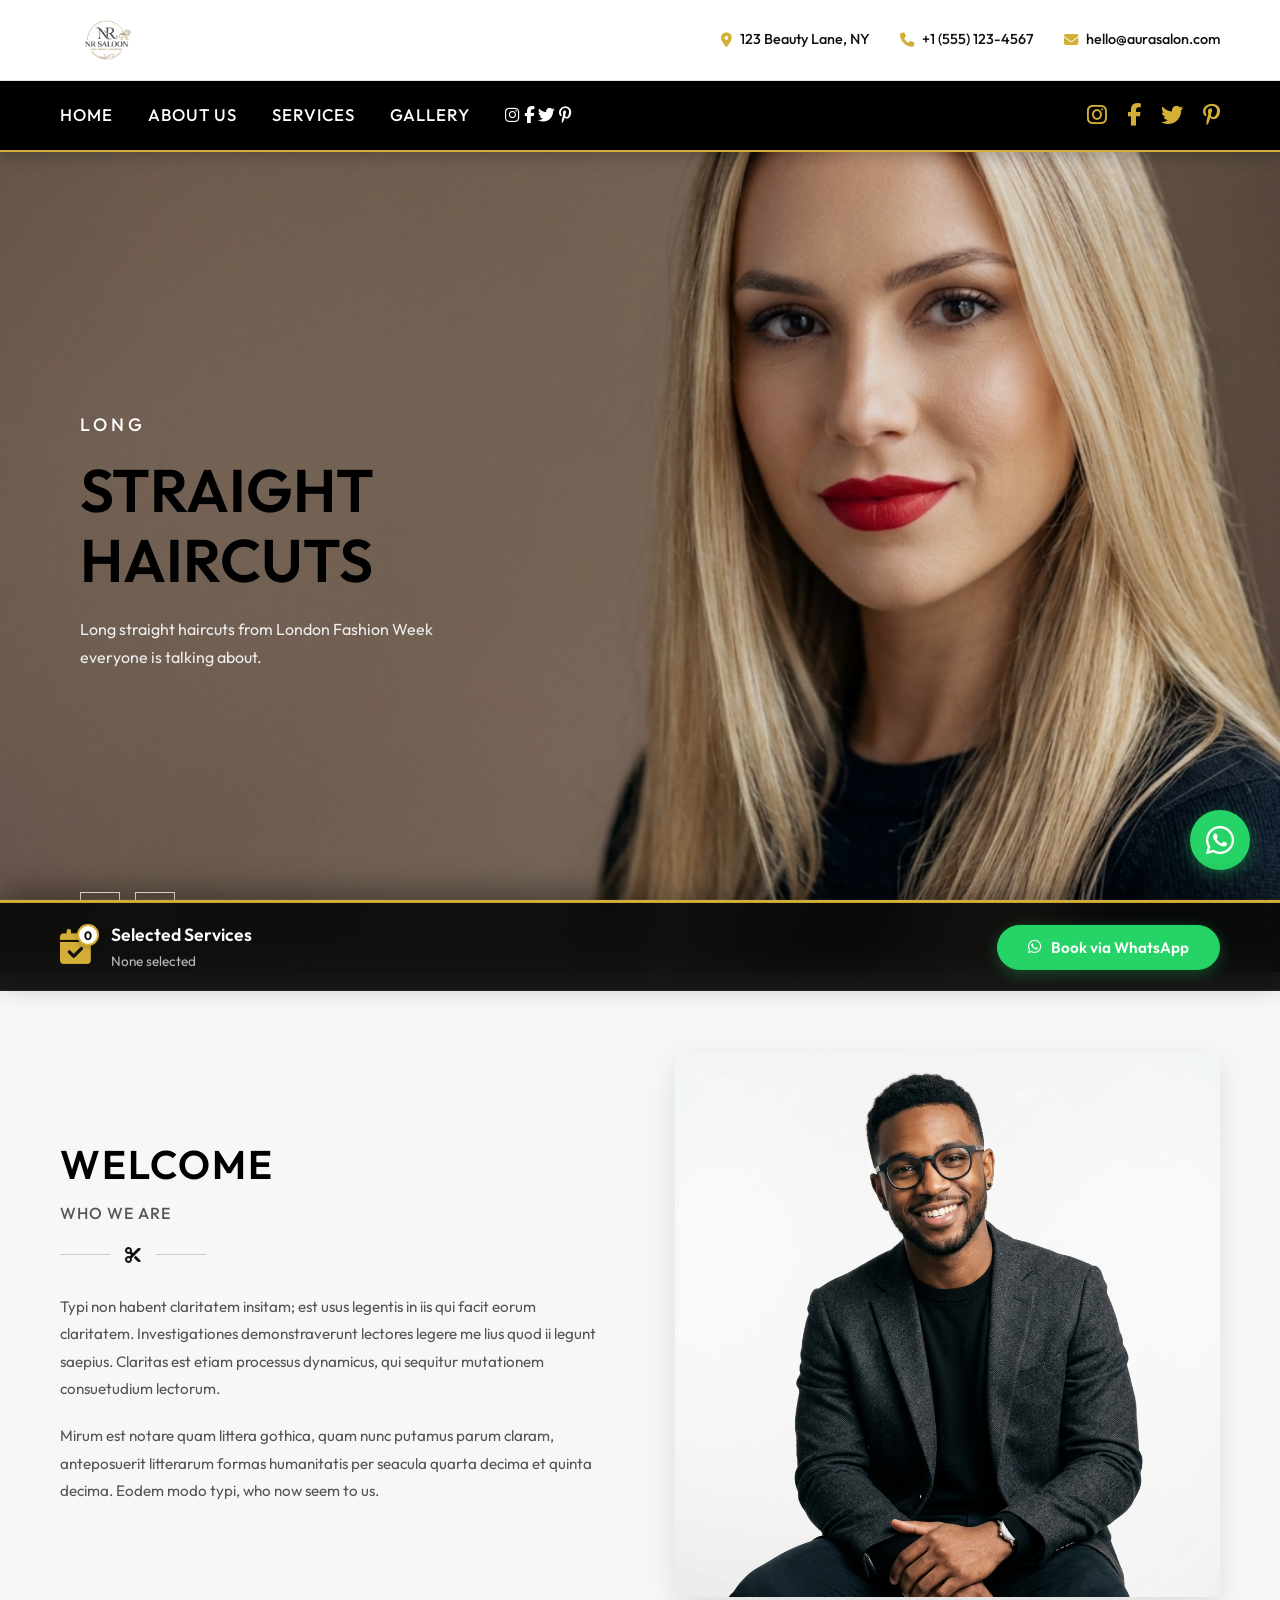
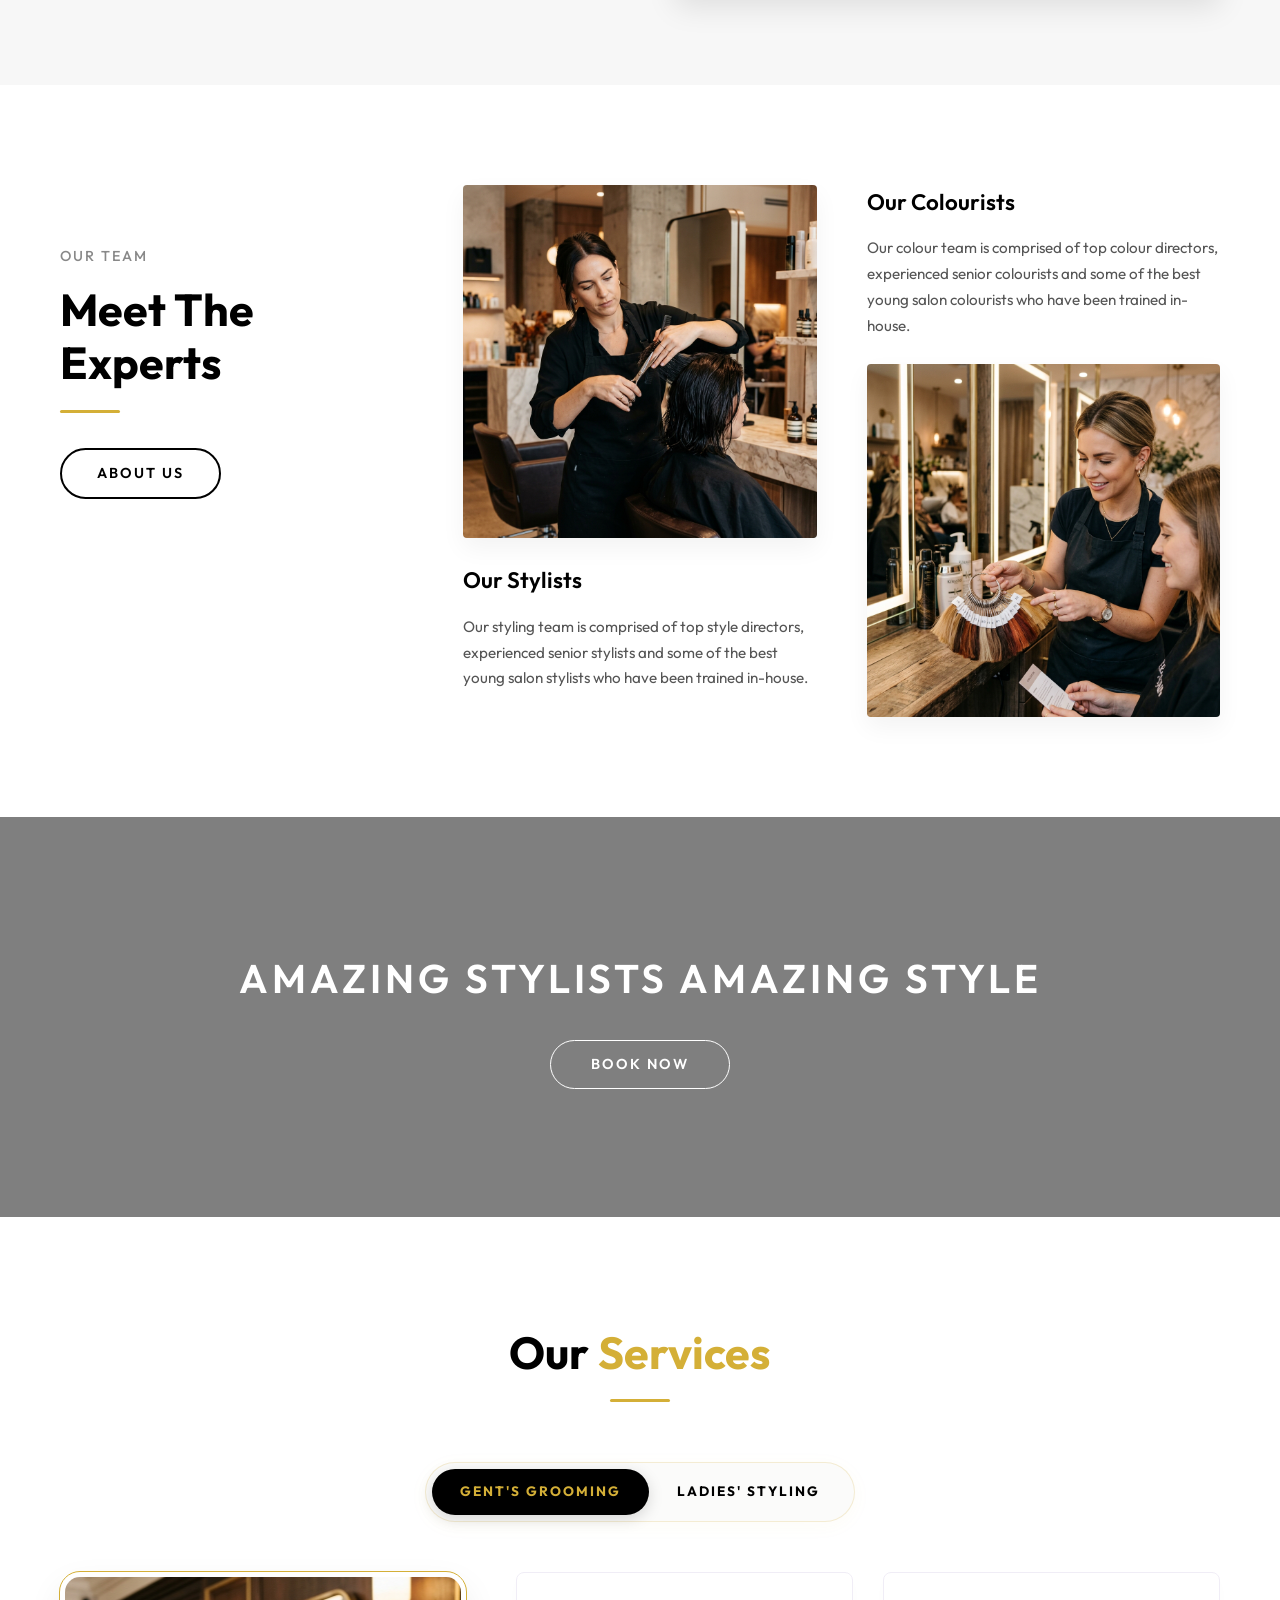
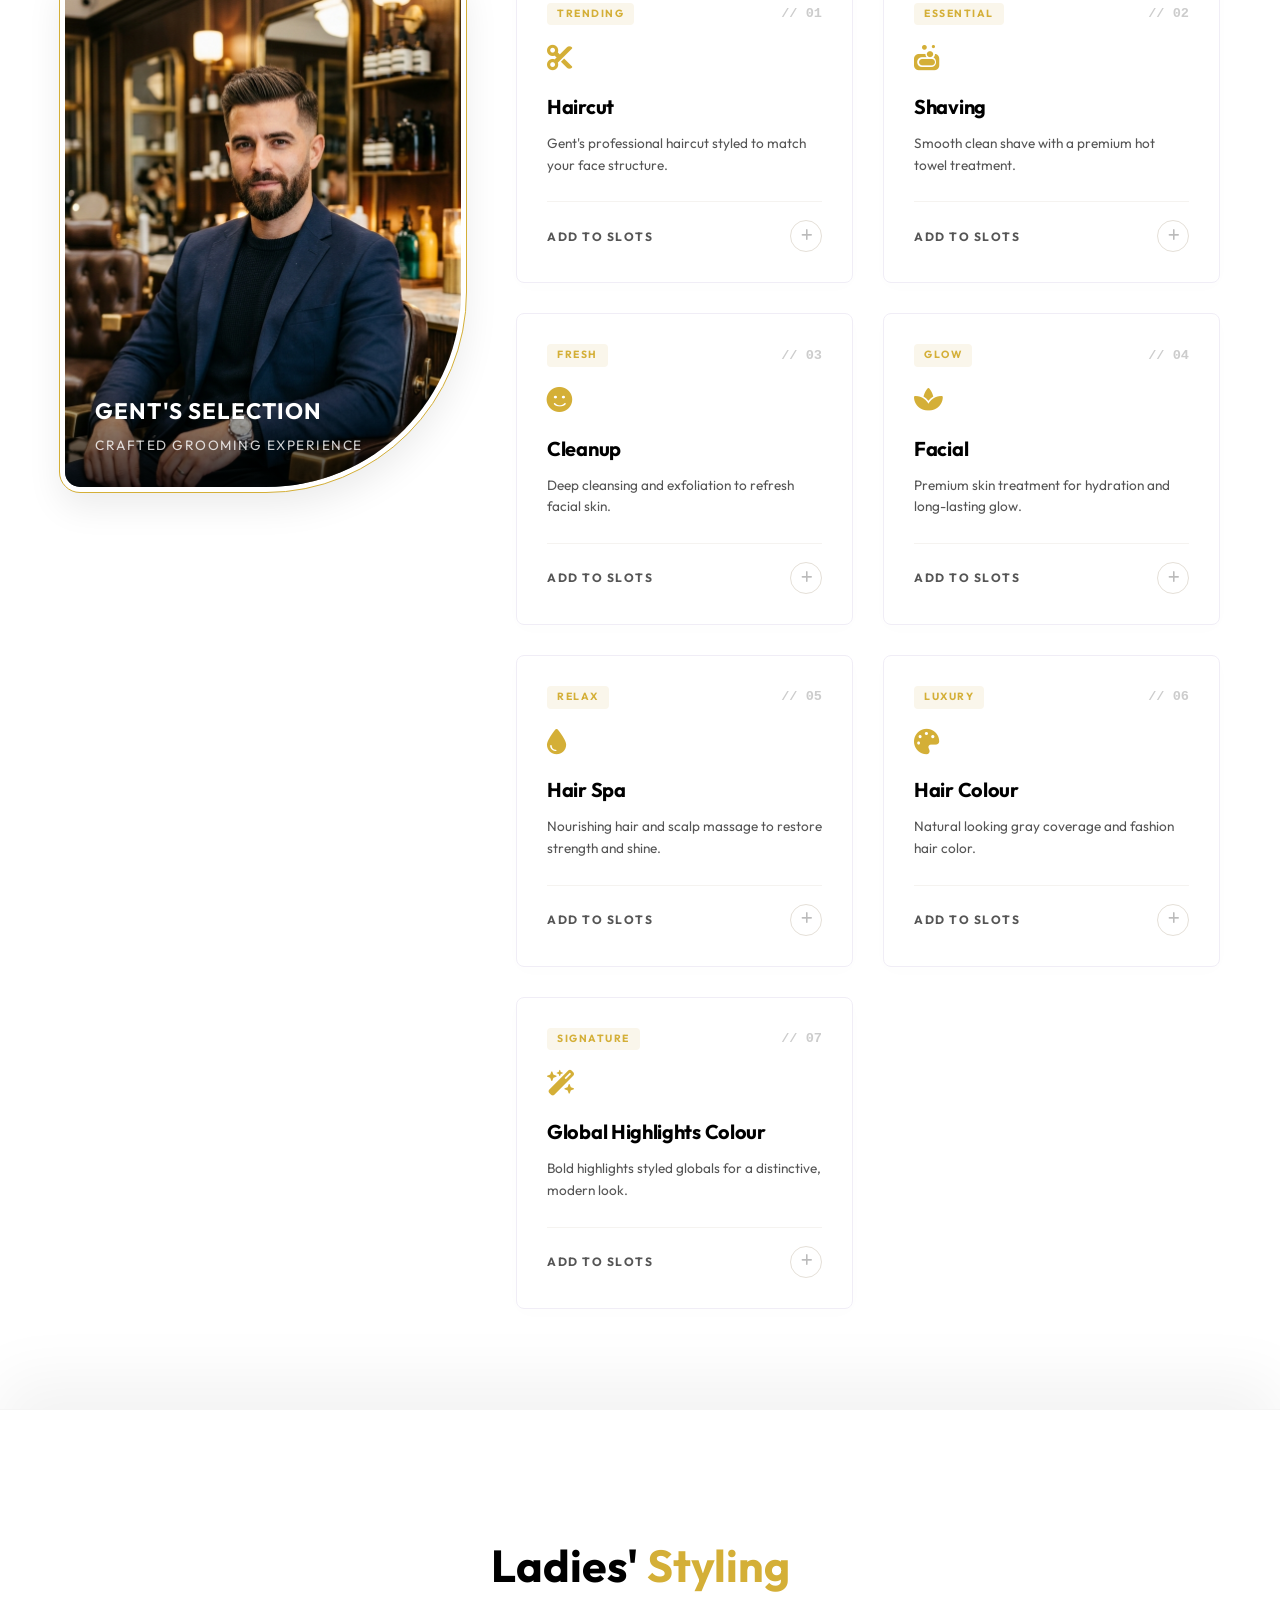
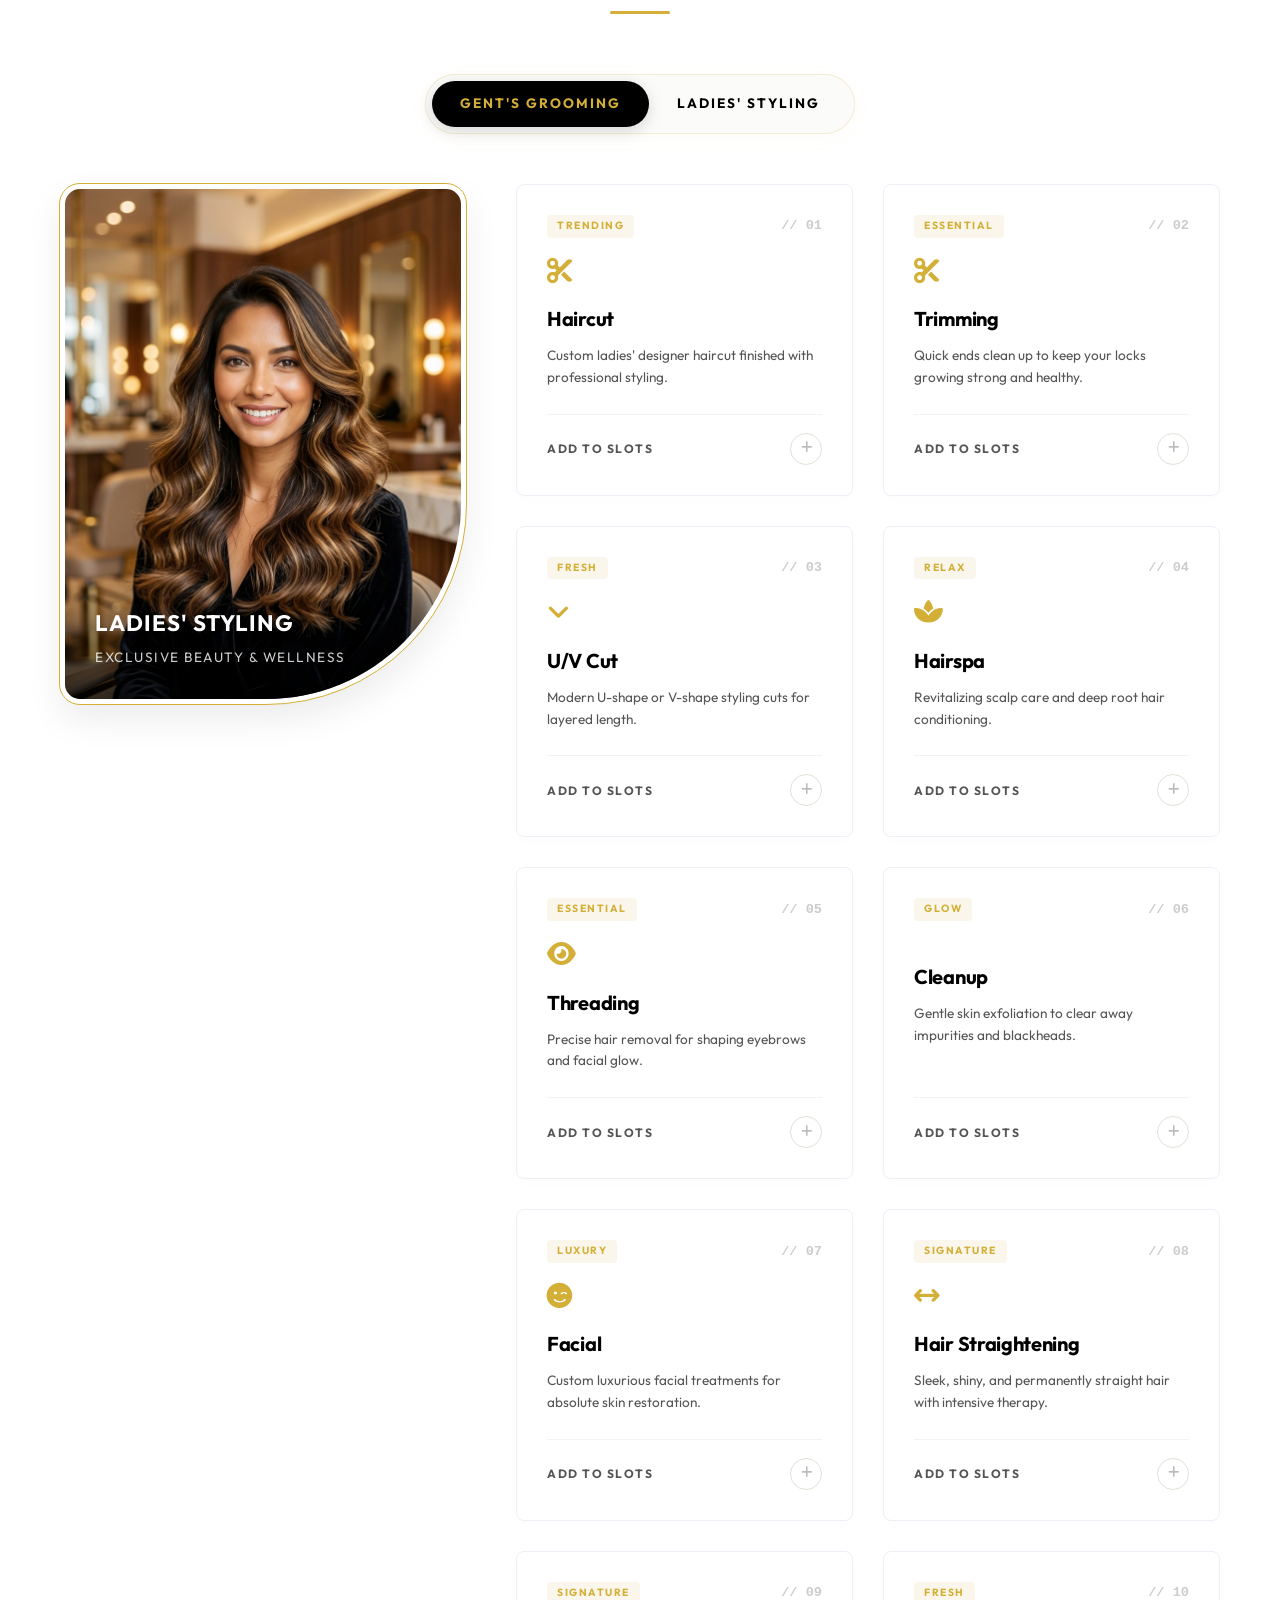
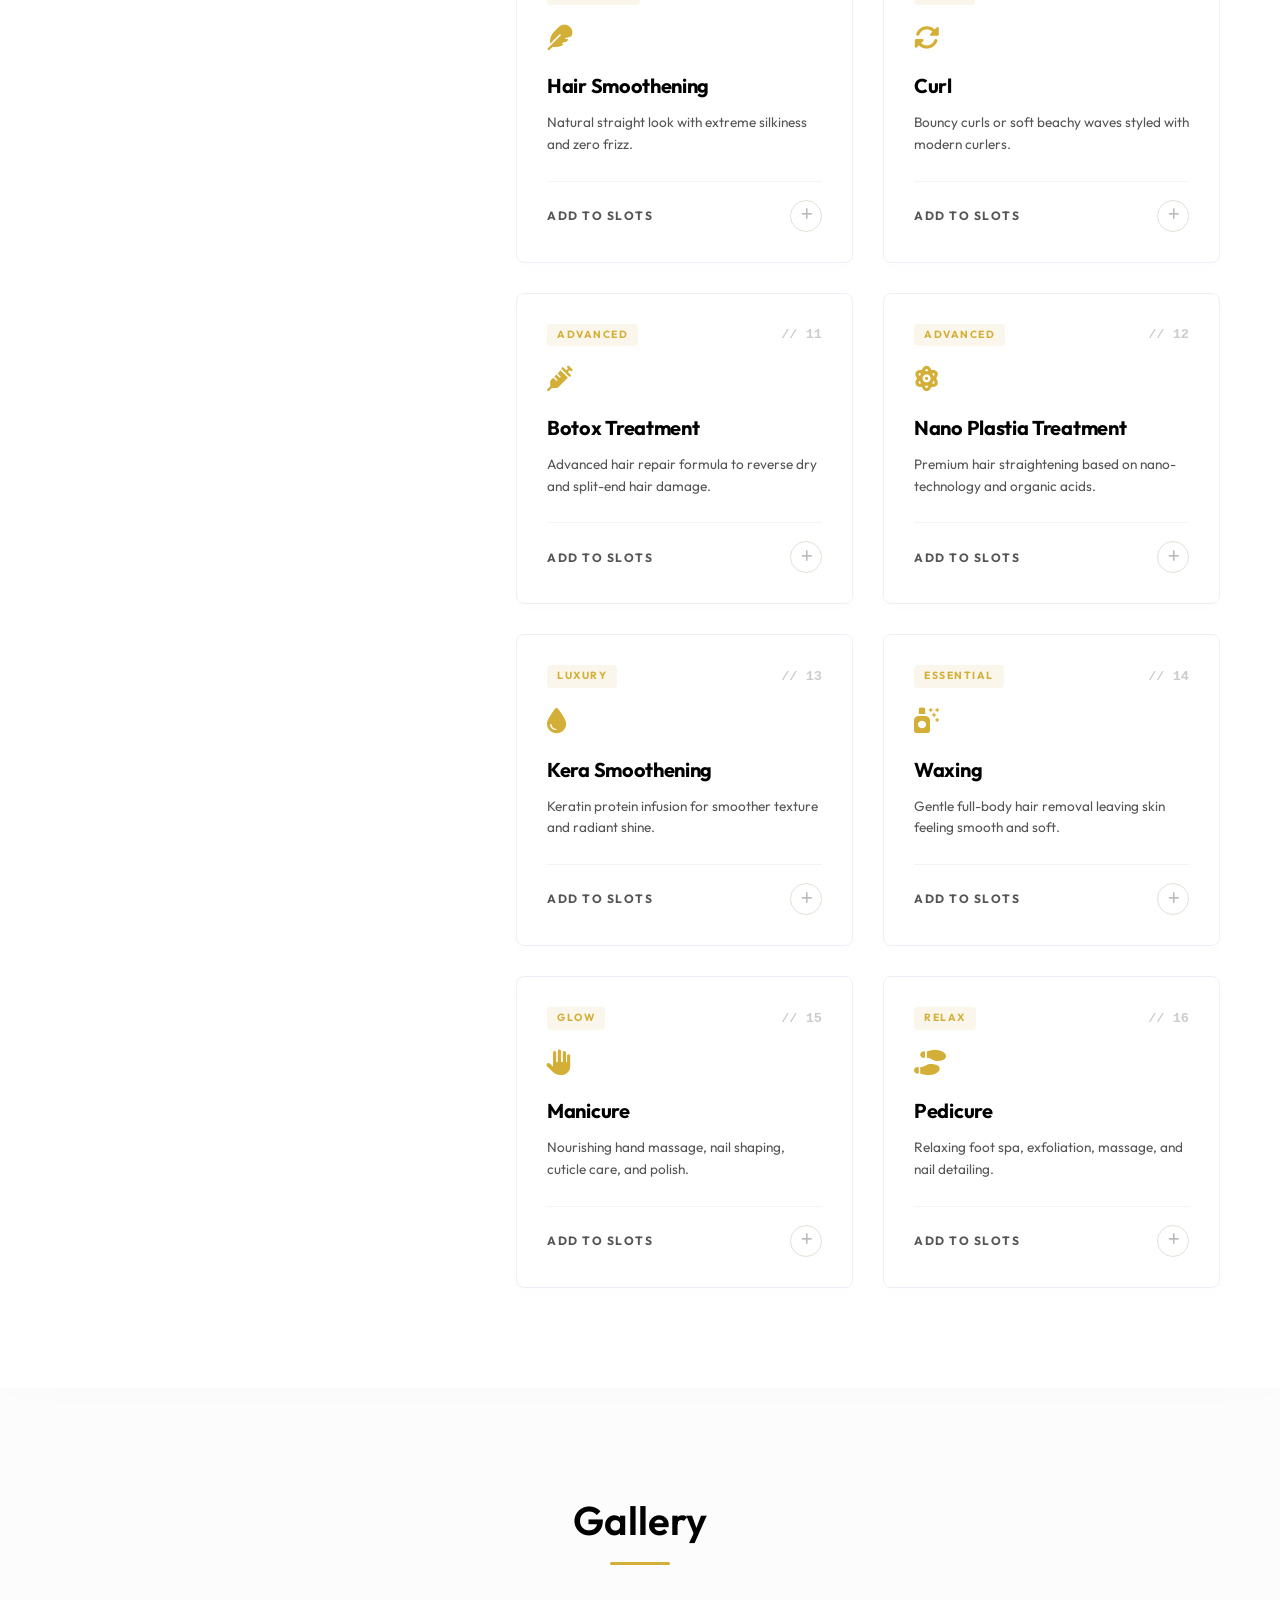
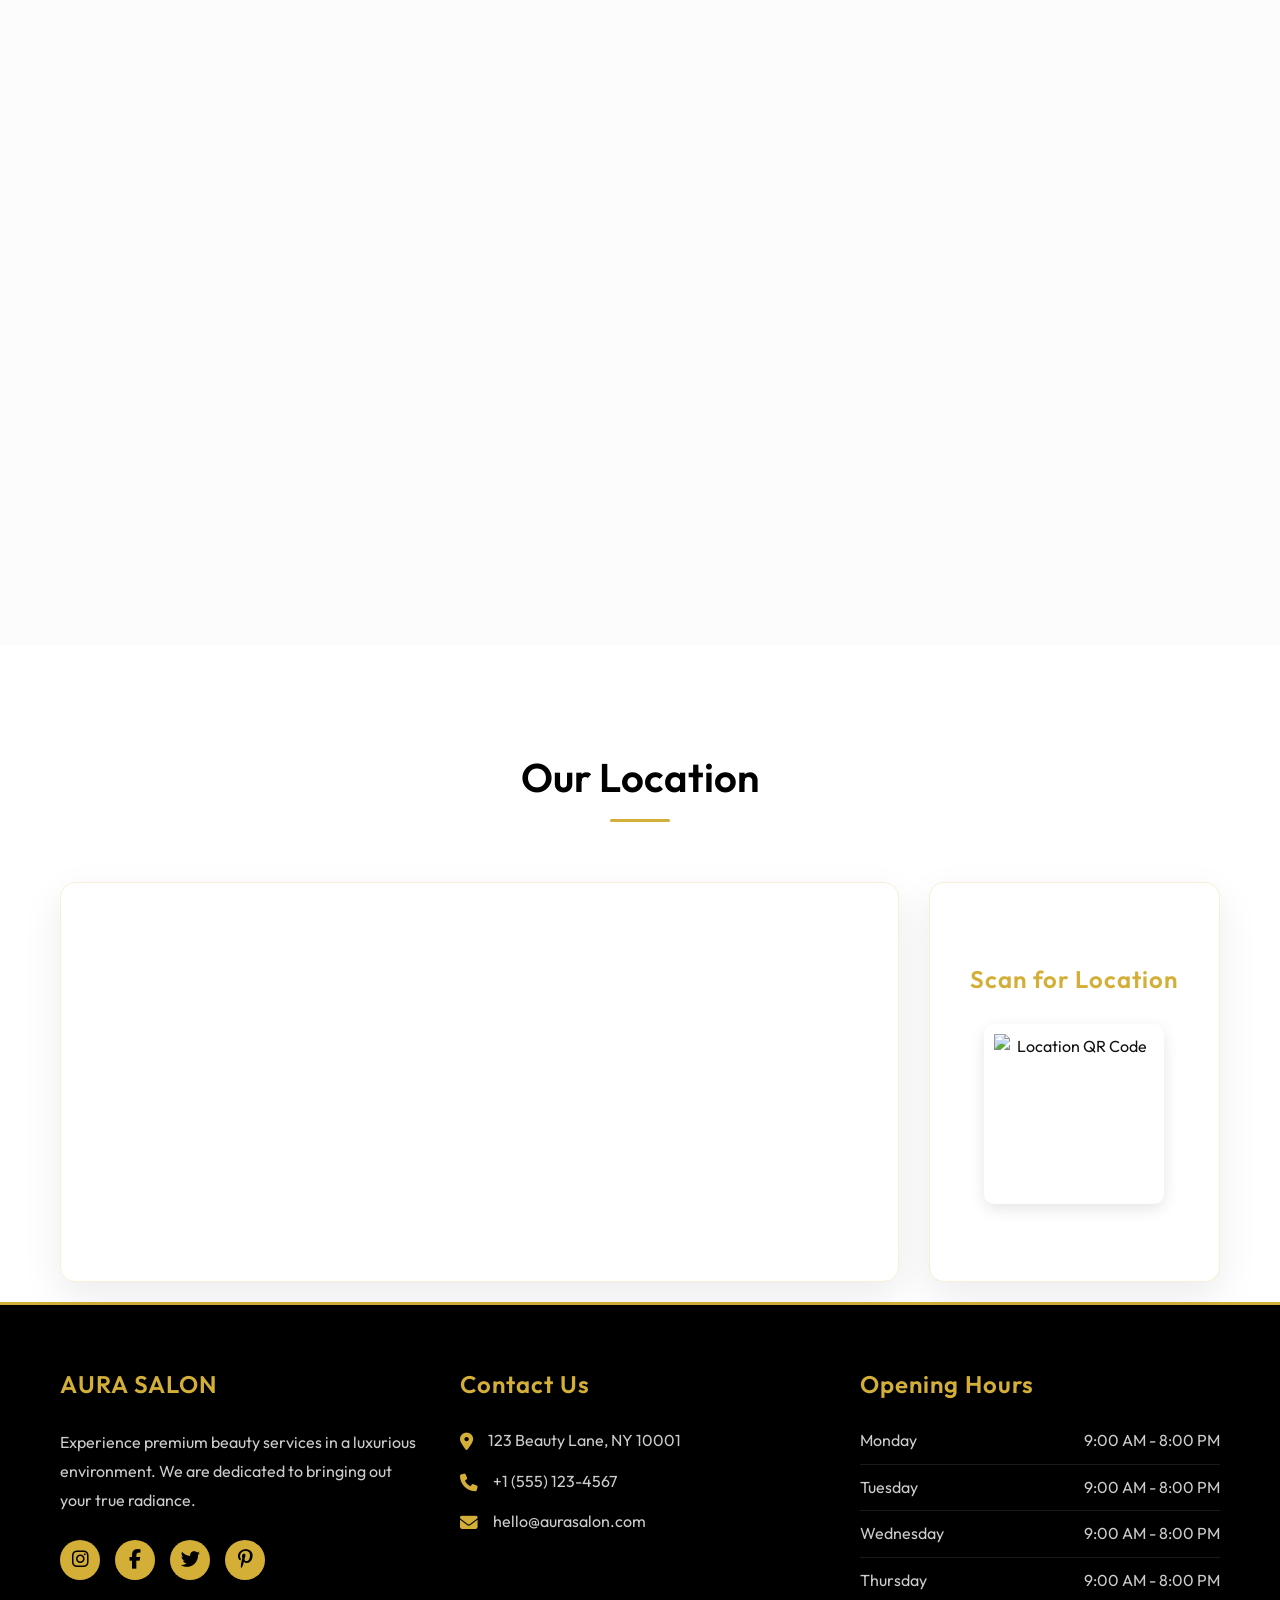
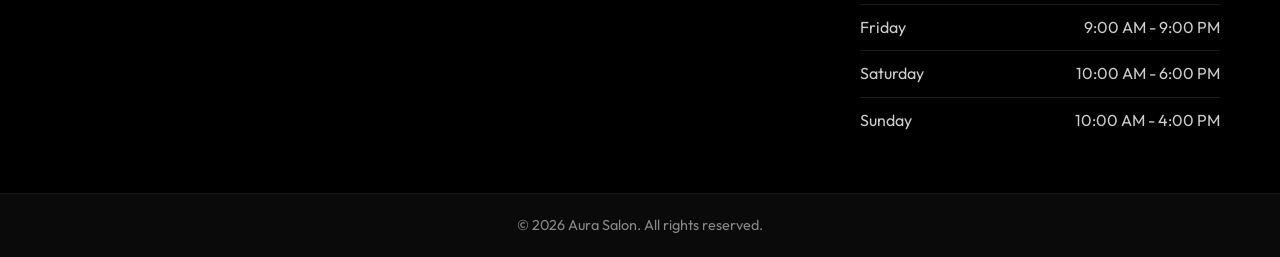
==== commit a5fb668d: "feat: files are updated" ====
--- a/index.html
+++ b/index.html
@@ -46,11 +46,20 @@
                 <i class="fa-solid fa-bars"></i>
             </div>
             <ul class="nav-links">
-                <li><a href="index.html" class="active">Home</a></li>
-                <li><a href="about.html">About Us</a></li>
-                <li><a href="services.html">Services</a></li>
-                <li><a href="gallery.html">Gallery</a></li>
-                <li><a href="contact.html">Contact</a></li>
+                <li><a href="#home" class="active">Home</a></li>
+                <li><a href="#about">About Us</a></li>
+                <li><a href="#services">Services</a></li>
+                <li><a href="#gallery">Gallery</a></li>
+
+                <!-- Social Links for Mobile Side Drawer -->
+                <li class="mobile-socials-item">
+                    <div class="social-links-mobile">
+                        <a href="#"><i class="fa-brands fa-instagram"></i></a>
+                        <a href="#"><i class="fa-brands fa-facebook-f"></i></a>
+                        <a href="#"><i class="fa-brands fa-twitter"></i></a>
+                        <a href="#"><i class="fa-brands fa-pinterest-p"></i></a>
+                    </div>
+                </li>
             </ul>
             <div class="social-links">
                 <a href="#"><i class="fa-brands fa-instagram"></i></a>
@@ -77,7 +86,7 @@
                     <h5>NEW</h5>
                     <h1>FASHION STYLE</h1>
                     <p>Discover the newest collection with modern designs and premium quality.</p>
-                    <a href="services.html" class="btn">EXPLORE</a>
+                    <a href="#services" class="btn">EXPLORE</a>
                 </div>
                 <div class="image">
                     <img src="https://images.unsplash.com/photo-1488426862026-3ee34a7d66df?w=700" alt="Fashion Style">
@@ -89,7 +98,7 @@
                     <h5>SUMMER</h5>
                     <h1>BEAUTY LOOK</h1>
                     <p>Premium clothing collection designed for elegance and comfort.</p>
-                    <a href="services.html" class="btn">VIEW MORE</a>
+                    <a href="#services" class="btn">VIEW MORE</a>
                 </div>
                 <div class="image">
                     <img src="https://images.unsplash.com/photo-1524504388940-b1c1722653e1?w=700" alt="Beauty Look">
@@ -110,7 +119,7 @@
     </section>
 
     <!-- Welcome Section -->
-    <section class="welcome-section">
+    <section class="welcome-section" id="about">
         <div class="container welcome-container">
             <div class="welcome-text">
                 <h2>WELCOME</h2>
@@ -124,11 +133,47 @@
                     Investigationes demonstraverunt lectores legere me lius quod ii legunt saepius. Claritas est etiam
                     processus dynamicus, qui sequitur mutationem consuetudium lectorum.</p>
                 <p>Mirum est notare quam littera gothica, quam nunc putamus parum claram, anteposuerit litterarum formas
-                    humanitatis per seacula quarta decima et quinta decima. Eodem modo typi, qui nunc nobis videntur.
+                    humanitatis per seacula quarta decima et quinta decima. Eodem modo typi, who now seem to us.
                 </p>
             </div>
             <div class="welcome-image">
                 <img src="assets/images/welcome-stylist.png" alt="Welcome Stylist">
+            </div>
+        </div>
+    </section>
+
+
+
+    <!-- Experts Section -->
+    <section class="experts-section">
+        <div class="container experts-container">
+            <div class="experts-header-col">
+                <span class="sub-title">OUR TEAM</span>
+                <h2>Meet The Experts</h2>
+                <div class="underline-left"></div>
+                <a href="#about" class="btn outline-dark-btn">ABOUT US</a>
+            </div>
+
+            <div class="expert-card-col stylists-col">
+                <div class="expert-img">
+                    <img src="assets/images/stylist_cutting.png" alt="Our Stylists">
+                </div>
+                <div class="expert-info">
+                    <h3>Our Stylists</h3>
+                    <p>Our styling team is comprised of top style directors, experienced senior stylists and some of the
+                        best young salon stylists who have been trained in-house.</p>
+                </div>
+            </div>
+
+            <div class="expert-card-col colourists-col">
+                <div class="expert-info">
+                    <h3>Our Colourists</h3>
+                    <p>Our colour team is comprised of top colour directors, experienced senior colourists and some of
+                        the best young salon colourists who have been trained in-house.</p>
+                </div>
+                <div class="expert-img">
+                    <img src="assets/images/colourist_swatches.png" alt="Our Colourists">
+                </div>
             </div>
         </div>
     </section>
@@ -137,9 +182,500 @@
     <section class="parallax-section">
         <div class="parallax-content">
             <h2>AMAZING STYLISTS AMAZING STYLE</h2>
-            <a href="services.html" class="btn outline-btn">BOOK NOW</a>
+            <a href="#services" class="btn outline-btn">BOOK NOW</a>
         </div>
     </section>
+
+    <!-- Services Section -->
+    <!-- Services Section Wrapper -->
+    <div id="services" class="services-stack-wrapper">
+
+        <!-- Men's Services -->
+        <section id="men-services-section" class="services-section-light">
+            <div class="container">
+                <div class="section-title">
+                    <h2>Our <span>Services</span></h2>
+                    <div class="underline"></div>
+                </div>
+
+                <div class="services-tabs-container">
+                    <div class="services-tabs-light">
+                        <a href="#men-services-section" class="tab-btn-light active">Gent's Grooming</a>
+                        <span class="tab-separator">|</span>
+                        <a href="#women-services-section" class="tab-btn-light">Ladies' Styling</a>
+                    </div>
+                </div>
+
+                <div class="services-content">
+                    <div class="services-split-container">
+                        <div class="services-hero-side">
+                            <div class="hero-image-wrapper">
+                                <img src="assets/images/services_gents.png" alt="Gent's Grooming">
+                                <div class="hero-image-overlay">
+                                    <span class="overlay-title">Gent's Selection</span>
+                                    <span class="overlay-subtitle">Crafted Grooming Experience</span>
+                                </div>
+                            </div>
+                        </div>
+                        <div class="services-list-side">
+                            <div class="services-grid">
+                                <div class="service-card-light" data-service-id="men-haircut"
+                                    data-service-name="Haircut" data-service-category="Men"
+                                    onclick="toggleServiceCard(this)">
+                                    <div class="card-header-light">
+                                        <span class="card-tag-light">TRENDING</span>
+                                        <span class="card-num-light">// 01</span>
+                                    </div>
+                                    <div class="card-icon-wrapper-light"><i class="fa-solid fa-scissors"></i></div>
+                                    <h3>Haircut</h3>
+                                    <p>Gent's professional haircut styled to match your face structure.</p>
+                                    <div class="card-footer-light">
+                                        <div class="select-indicator-light">
+                                            <span class="select-text-light">ADD TO SLOTS</span>
+                                            <div class="select-circle-light"><i class="fa-solid fa-plus"></i></div>
+                                        </div>
+                                    </div>
+                                </div>
+                                <div class="service-card-light" data-service-id="men-shaving"
+                                    data-service-name="Shaving" data-service-category="Men"
+                                    onclick="toggleServiceCard(this)">
+                                    <div class="card-header-light">
+                                        <span class="card-tag-light">ESSENTIAL</span>
+                                        <span class="card-num-light">// 02</span>
+                                    </div>
+                                    <div class="card-icon-wrapper-light"><i class="fa-solid fa-soap"></i></div>
+                                    <h3>Shaving</h3>
+                                    <p>Smooth clean shave with a premium hot towel treatment.</p>
+                                    <div class="card-footer-light">
+                                        <div class="select-indicator-light">
+                                            <span class="select-text-light">ADD TO SLOTS</span>
+                                            <div class="select-circle-light"><i class="fa-solid fa-plus"></i></div>
+                                        </div>
+                                    </div>
+                                </div>
+                                <div class="service-card-light" data-service-id="men-cleanup"
+                                    data-service-name="Cleanup" data-service-category="Men"
+                                    onclick="toggleServiceCard(this)">
+                                    <div class="card-header-light">
+                                        <span class="card-tag-light">FRESH</span>
+                                        <span class="card-num-light">// 03</span>
+                                    </div>
+                                    <div class="card-icon-wrapper-light"><i class="fa-solid fa-face-smile"></i></div>
+                                    <h3>Cleanup</h3>
+                                    <p>Deep cleansing and exfoliation to refresh facial skin.</p>
+                                    <div class="card-footer-light">
+                                        <div class="select-indicator-light">
+                                            <span class="select-text-light">ADD TO SLOTS</span>
+                                            <div class="select-circle-light"><i class="fa-solid fa-plus"></i></div>
+                                        </div>
+                                    </div>
+                                </div>
+                                <div class="service-card-light" data-service-id="men-facial" data-service-name="Facial"
+                                    data-service-category="Men" onclick="toggleServiceCard(this)">
+                                    <div class="card-header-light">
+                                        <span class="card-tag-light">GLOW</span>
+                                        <span class="card-num-light">// 04</span>
+                                    </div>
+                                    <div class="card-icon-wrapper-light"><i class="fa-solid fa-spa"></i></div>
+                                    <h3>Facial</h3>
+                                    <p>Premium skin treatment for hydration and long-lasting glow.</p>
+                                    <div class="card-footer-light">
+                                        <div class="select-indicator-light">
+                                            <span class="select-text-light">ADD TO SLOTS</span>
+                                            <div class="select-circle-light"><i class="fa-solid fa-plus"></i></div>
+                                        </div>
+                                    </div>
+                                </div>
+                                <div class="service-card-light" data-service-id="men-hairspa"
+                                    data-service-name="Hair Spa" data-service-category="Men"
+                                    onclick="toggleServiceCard(this)">
+                                    <div class="card-header-light">
+                                        <span class="card-tag-light">RELAX</span>
+                                        <span class="card-num-light">// 05</span>
+                                    </div>
+                                    <div class="card-icon-wrapper-light"><i class="fa-solid fa-droplet"></i></div>
+                                    <h3>Hair Spa</h3>
+                                    <p>Nourishing hair and scalp massage to restore strength and shine.</p>
+                                    <div class="card-footer-light">
+                                        <div class="select-indicator-light">
+                                            <span class="select-text-light">ADD TO SLOTS</span>
+                                            <div class="select-circle-light"><i class="fa-solid fa-plus"></i></div>
+                                        </div>
+                                    </div>
+                                </div>
+                                <div class="service-card-light" data-service-id="men-haircolour"
+                                    data-service-name="Hair Colour" data-service-category="Men"
+                                    onclick="toggleServiceCard(this)">
+                                    <div class="card-header-light">
+                                        <span class="card-tag-light">LUXURY</span>
+                                        <span class="card-num-light">// 06</span>
+                                    </div>
+                                    <div class="card-icon-wrapper-light"><i class="fa-solid fa-palette"></i></div>
+                                    <h3>Hair Colour</h3>
+                                    <p>Natural looking gray coverage and fashion hair color.</p>
+                                    <div class="card-footer-light">
+                                        <div class="select-indicator-light">
+                                            <span class="select-text-light">ADD TO SLOTS</span>
+                                            <div class="select-circle-light"><i class="fa-solid fa-plus"></i></div>
+                                        </div>
+                                    </div>
+                                </div>
+                                <div class="service-card-light" data-service-id="men-highlights"
+                                    data-service-name="Global Highlights Colour" data-service-category="Men"
+                                    onclick="toggleServiceCard(this)">
+                                    <div class="card-header-light">
+                                        <span class="card-tag-light">SIGNATURE</span>
+                                        <span class="card-num-light">// 07</span>
+                                    </div>
+                                    <div class="card-icon-wrapper-light"><i class="fa-solid fa-wand-magic-sparkles"></i>
+                                    </div>
+                                    <h3>Global Highlights Colour</h3>
+                                    <p>Bold highlights styled globals for a distinctive, modern look.</p>
+                                    <div class="card-footer-light">
+                                        <div class="select-indicator-light">
+                                            <span class="select-text-light">ADD TO SLOTS</span>
+                                            <div class="select-circle-light"><i class="fa-solid fa-plus"></i></div>
+                                        </div>
+                                    </div>
+                                </div>
+                            </div>
+                        </div>
+                    </div>
+                </div>
+            </div>
+        </section>
+
+        <!-- Women's Services -->
+        <section id="women-services-section" class="services-section-light">
+            <div class="container">
+                <div class="section-title">
+                    <h2>Ladies' <span>Styling</span></h2>
+                    <div class="underline"></div>
+                </div>
+
+                <div class="services-tabs-container">
+                    <div class="services-tabs-light">
+                        <a href="#men-services-section" class="tab-btn-light">Gent's Grooming</a>
+                        <span class="tab-separator">|</span>
+                        <a href="#women-services-section" class="tab-btn-light active">Ladies' Styling</a>
+                    </div>
+                </div>
+
+                <div class="services-content">
+                    <div class="services-split-container">
+                        <div class="services-hero-side">
+                            <div class="hero-image-wrapper">
+                                <img src="assets/images/services_ladies.png" alt="Ladies' Styling">
+                                <div class="hero-image-overlay">
+                                    <span class="overlay-title">Ladies' Styling</span>
+                                    <span class="overlay-subtitle">Exclusive Beauty & Wellness</span>
+                                </div>
+                            </div>
+                        </div>
+                        <div class="services-list-side">
+                            <div class="services-grid">
+                                <div class="service-card-light" data-service-id="women-haircut"
+                                    data-service-name="Haircut" data-service-category="Women"
+                                    onclick="toggleServiceCard(this)">
+                                    <div class="card-header-light">
+                                        <span class="card-tag-light">TRENDING</span>
+                                        <span class="card-num-light">// 01</span>
+                                    </div>
+                                    <div class="card-icon-wrapper-light"><i class="fa-solid fa-scissors"></i></div>
+                                    <h3>Haircut</h3>
+                                    <p>Custom ladies' designer haircut finished with professional styling.</p>
+                                    <div class="card-footer-light">
+                                        <div class="select-indicator-light">
+                                            <span class="select-text-light">ADD TO SLOTS</span>
+                                            <div class="select-circle-light"><i class="fa-solid fa-plus"></i></div>
+                                        </div>
+                                    </div>
+                                </div>
+                                <div class="service-card-light" data-service-id="women-trimming"
+                                    data-service-name="Trimming" data-service-category="Women"
+                                    onclick="toggleServiceCard(this)">
+                                    <div class="card-header-light">
+                                        <span class="card-tag-light">ESSENTIAL</span>
+                                        <span class="card-num-light">// 02</span>
+                                    </div>
+                                    <div class="card-icon-wrapper-light"><i class="fa-solid fa-scissors"></i></div>
+                                    <h3>Trimming</h3>
+                                    <p>Quick ends clean up to keep your locks growing strong and healthy.</p>
+                                    <div class="card-footer-light">
+                                        <div class="select-indicator-light">
+                                            <span class="select-text-light">ADD TO SLOTS</span>
+                                            <div class="select-circle-light"><i class="fa-solid fa-plus"></i></div>
+                                        </div>
+                                    </div>
+                                </div>
+                                <div class="service-card-light" data-service-id="women-uvcut"
+                                    data-service-name="U/V Cut" data-service-category="Women"
+                                    onclick="toggleServiceCard(this)">
+                                    <div class="card-header-light">
+                                        <span class="card-tag-light">FRESH</span>
+                                        <span class="card-num-light">// 03</span>
+                                    </div>
+                                    <div class="card-icon-wrapper-light"><i class="fa-solid fa-angle-down"></i></div>
+                                    <h3>U/V Cut</h3>
+                                    <p>Modern U-shape or V-shape styling cuts for layered length.</p>
+                                    <div class="card-footer-light">
+                                        <div class="select-indicator-light">
+                                            <span class="select-text-light">ADD TO SLOTS</span>
+                                            <div class="select-circle-light"><i class="fa-solid fa-plus"></i></div>
+                                        </div>
+                                    </div>
+                                </div>
+                                <div class="service-card-light" data-service-id="women-hairspa"
+                                    data-service-name="Hairspa" data-service-category="Women"
+                                    onclick="toggleServiceCard(this)">
+                                    <div class="card-header-light">
+                                        <span class="card-tag-light">RELAX</span>
+                                        <span class="card-num-light">// 04</span>
+                                    </div>
+                                    <div class="card-icon-wrapper-light"><i class="fa-solid fa-spa"></i></div>
+                                    <h3>Hairspa</h3>
+                                    <p>Revitalizing scalp care and deep root hair conditioning.</p>
+                                    <div class="card-footer-light">
+                                        <div class="select-indicator-light">
+                                            <span class="select-text-light">ADD TO SLOTS</span>
+                                            <div class="select-circle-light"><i class="fa-solid fa-plus"></i></div>
+                                        </div>
+                                    </div>
+                                </div>
+                                <div class="service-card-light" data-service-id="women-threading"
+                                    data-service-name="Threading" data-service-category="Women"
+                                    onclick="toggleServiceCard(this)">
+                                    <div class="card-header-light">
+                                        <span class="card-tag-light">ESSENTIAL</span>
+                                        <span class="card-num-light">// 05</span>
+                                    </div>
+                                    <div class="card-icon-wrapper-light"><i class="fa-solid fa-eye"></i></div>
+                                    <h3>Threading</h3>
+                                    <p>Precise hair removal for shaping eyebrows and facial glow.</p>
+                                    <div class="card-footer-light">
+                                        <div class="select-indicator-light">
+                                            <span class="select-text-light">ADD TO SLOTS</span>
+                                            <div class="select-circle-light"><i class="fa-solid fa-plus"></i></div>
+                                        </div>
+                                    </div>
+                                </div>
+                                <div class="service-card-light" data-service-id="women-cleanup"
+                                    data-service-name="Cleanup" data-service-category="Women"
+                                    onclick="toggleServiceCard(this)">
+                                    <div class="card-header-light">
+                                        <span class="card-tag-light">GLOW</span>
+                                        <span class="card-num-light">// 06</span>
+                                    </div>
+                                    <div class="card-icon-wrapper-light"><i class="fa-solid fa-sparkles"></i></div>
+                                    <h3>Cleanup</h3>
+                                    <p>Gentle skin exfoliation to clear away impurities and blackheads.</p>
+                                    <div class="card-footer-light">
+                                        <div class="select-indicator-light">
+                                            <span class="select-text-light">ADD TO SLOTS</span>
+                                            <div class="select-circle-light"><i class="fa-solid fa-plus"></i></div>
+                                        </div>
+                                    </div>
+                                </div>
+                                <div class="service-card-light" data-service-id="women-facial"
+                                    data-service-name="Facial" data-service-category="Women"
+                                    onclick="toggleServiceCard(this)">
+                                    <div class="card-header-light">
+                                        <span class="card-tag-light">LUXURY</span>
+                                        <span class="card-num-light">// 07</span>
+                                    </div>
+                                    <div class="card-icon-wrapper-light"><i class="fa-solid fa-face-smile-wink"></i>
+                                    </div>
+                                    <h3>Facial</h3>
+                                    <p>Custom luxurious facial treatments for absolute skin restoration.</p>
+                                    <div class="card-footer-light">
+                                        <div class="select-indicator-light">
+                                            <span class="select-text-light">ADD TO SLOTS</span>
+                                            <div class="select-circle-light"><i class="fa-solid fa-plus"></i></div>
+                                        </div>
+                                    </div>
+                                </div>
+                                <div class="service-card-light" data-service-id="women-straightening"
+                                    data-service-name="Hair Straightening" data-service-category="Women"
+                                    onclick="toggleServiceCard(this)">
+                                    <div class="card-header-light">
+                                        <span class="card-tag-light">SIGNATURE</span>
+                                        <span class="card-num-light">// 08</span>
+                                    </div>
+                                    <div class="card-icon-wrapper-light"><i class="fa-solid fa-arrows-left-right"></i>
+                                    </div>
+                                    <h3>Hair Straightening</h3>
+                                    <p>Sleek, shiny, and permanently straight hair with intensive therapy.</p>
+                                    <div class="card-footer-light">
+                                        <div class="select-indicator-light">
+                                            <span class="select-text-light">ADD TO SLOTS</span>
+                                            <div class="select-circle-light"><i class="fa-solid fa-plus"></i></div>
+                                        </div>
+                                    </div>
+                                </div>
+                                <div class="service-card-light" data-service-id="women-smoothening"
+                                    data-service-name="Hair Smoothening" data-service-category="Women"
+                                    onclick="toggleServiceCard(this)">
+                                    <div class="card-header-light">
+                                        <span class="card-tag-light">SIGNATURE</span>
+                                        <span class="card-num-light">// 09</span>
+                                    </div>
+                                    <div class="card-icon-wrapper-light"><i class="fa-solid fa-feather"></i></div>
+                                    <h3>Hair Smoothening</h3>
+                                    <p>Natural straight look with extreme silkiness and zero frizz.</p>
+                                    <div class="card-footer-light">
+                                        <div class="select-indicator-light">
+                                            <span class="select-text-light">ADD TO SLOTS</span>
+                                            <div class="select-circle-light"><i class="fa-solid fa-plus"></i></div>
+                                        </div>
+                                    </div>
+                                </div>
+                                <div class="service-card-light" data-service-id="women-curl" data-service-name="Curl"
+                                    data-service-category="Women" onclick="toggleServiceCard(this)">
+                                    <div class="card-header-light">
+                                        <span class="card-tag-light">FRESH</span>
+                                        <span class="card-num-light">// 10</span>
+                                    </div>
+                                    <div class="card-icon-wrapper-light"><i class="fa-solid fa-rotate"></i></div>
+                                    <h3>Curl</h3>
+                                    <p>Bouncy curls or soft beachy waves styled with modern curlers.</p>
+                                    <div class="card-footer-light">
+                                        <div class="select-indicator-light">
+                                            <span class="select-text-light">ADD TO SLOTS</span>
+                                            <div class="select-circle-light"><i class="fa-solid fa-plus"></i></div>
+                                        </div>
+                                    </div>
+                                </div>
+                                <div class="service-card-light" data-service-id="women-botox"
+                                    data-service-name="Botox Treatment" data-service-category="Women"
+                                    onclick="toggleServiceCard(this)">
+                                    <div class="card-header-light">
+                                        <span class="card-tag-light">ADVANCED</span>
+                                        <span class="card-num-light">// 11</span>
+                                    </div>
+                                    <div class="card-icon-wrapper-light"><i class="fa-solid fa-syringe"></i></div>
+                                    <h3>Botox Treatment</h3>
+                                    <p>Advanced hair repair formula to reverse dry and split-end hair damage.</p>
+                                    <div class="card-footer-light">
+                                        <div class="select-indicator-light">
+                                            <span class="select-text-light">ADD TO SLOTS</span>
+                                            <div class="select-circle-light"><i class="fa-solid fa-plus"></i></div>
+                                        </div>
+                                    </div>
+                                </div>
+                                <div class="service-card-light" data-service-id="women-nanoplastia"
+                                    data-service-name="Nano Plastia Treatment" data-service-category="Women"
+                                    onclick="toggleServiceCard(this)">
+                                    <div class="card-header-light">
+                                        <span class="card-tag-light">ADVANCED</span>
+                                        <span class="card-num-light">// 12</span>
+                                    </div>
+                                    <div class="card-icon-wrapper-light"><i class="fa-solid fa-atom"></i></div>
+                                    <h3>Nano Plastia Treatment</h3>
+                                    <p>Premium hair straightening based on nano-technology and organic acids.</p>
+                                    <div class="card-footer-light">
+                                        <div class="select-indicator-light">
+                                            <span class="select-text-light">ADD TO SLOTS</span>
+                                            <div class="select-circle-light"><i class="fa-solid fa-plus"></i></div>
+                                        </div>
+                                    </div>
+                                </div>
+                                <div class="service-card-light" data-service-id="women-kerasmoothening"
+                                    data-service-name="Kera Smoothening" data-service-category="Women"
+                                    onclick="toggleServiceCard(this)">
+                                    <div class="card-header-light">
+                                        <span class="card-tag-light">LUXURY</span>
+                                        <span class="card-num-light">// 13</span>
+                                    </div>
+                                    <div class="card-icon-wrapper-light"><i class="fa-solid fa-droplet"></i></div>
+                                    <h3>Kera Smoothening</h3>
+                                    <p>Keratin protein infusion for smoother texture and radiant shine.</p>
+                                    <div class="card-footer-light">
+                                        <div class="select-indicator-light">
+                                            <span class="select-text-light">ADD TO SLOTS</span>
+                                            <div class="select-circle-light"><i class="fa-solid fa-plus"></i></div>
+                                        </div>
+                                    </div>
+                                </div>
+                                <div class="service-card-light" data-service-id="women-waxing"
+                                    data-service-name="Waxing" data-service-category="Women"
+                                    onclick="toggleServiceCard(this)">
+                                    <div class="card-header-light">
+                                        <span class="card-tag-light">ESSENTIAL</span>
+                                        <span class="card-num-light">// 14</span>
+                                    </div>
+                                    <div class="card-icon-wrapper-light"><i class="fa-solid fa-spray-can-sparkles"></i>
+                                    </div>
+                                    <h3>Waxing</h3>
+                                    <p>Gentle full-body hair removal leaving skin feeling smooth and soft.</p>
+                                    <div class="card-footer-light">
+                                        <div class="select-indicator-light">
+                                            <span class="select-text-light">ADD TO SLOTS</span>
+                                            <div class="select-circle-light"><i class="fa-solid fa-plus"></i></div>
+                                        </div>
+                                    </div>
+                                </div>
+                                <div class="service-card-light" data-service-id="women-manicure"
+                                    data-service-name="Manicure" data-service-category="Women"
+                                    onclick="toggleServiceCard(this)">
+                                    <div class="card-header-light">
+                                        <span class="card-tag-light">GLOW</span>
+                                        <span class="card-num-light">// 15</span>
+                                    </div>
+                                    <div class="card-icon-wrapper-light"><i class="fa-solid fa-hand"></i></div>
+                                    <h3>Manicure</h3>
+                                    <p>Nourishing hand massage, nail shaping, cuticle care, and polish.</p>
+                                    <div class="card-footer-light">
+                                        <div class="select-indicator-light">
+                                            <span class="select-text-light">ADD TO SLOTS</span>
+                                            <div class="select-circle-light"><i class="fa-solid fa-plus"></i></div>
+                                        </div>
+                                    </div>
+                                </div>
+                                <div class="service-card-light" data-service-id="women-pedicure"
+                                    data-service-name="Pedicure" data-service-category="Women"
+                                    onclick="toggleServiceCard(this)">
+                                    <div class="card-header-light">
+                                        <span class="card-tag-light">RELAX</span>
+                                        <span class="card-num-light">// 16</span>
+                                    </div>
+                                    <div class="card-icon-wrapper-light"><i class="fa-solid fa-shoe-prints"></i></div>
+                                    <h3>Pedicure</h3>
+                                    <p>Relaxing foot spa, exfoliation, massage, and nail detailing.</p>
+                                    <div class="card-footer-light">
+                                        <div class="select-indicator-light">
+                                            <span class="select-text-light">ADD TO SLOTS</span>
+                                            <div class="select-circle-light"><i class="fa-solid fa-plus"></i></div>
+                                        </div>
+                                    </div>
+                                </div>
+                            </div>
+                        </div>
+                    </div>
+                </div>
+            </div>
+        </section>
+
+    </div>
+
+    <!-- Gallery Section -->
+    <section id="gallery" class="page-section gallery-bg">
+        <div class="container">
+            <div class="section-title">
+                <h2>Gallery</h2>
+                <div class="underline"></div>
+            </div>
+            <div class="gallery-grid">
+                <div class="gallery-item"></div>
+                <div class="gallery-item"></div>
+                <div class="gallery-item"></div>
+                <div class="gallery-item"></div>
+                <div class="gallery-item"></div>
+                <div class="gallery-item"></div>
+            </div>
+        </div>
+    </section>
+
+
 
     <!-- Location Section -->
     <section class="page-section" style="padding-bottom: 20px; min-height: auto;">
@@ -205,6 +741,38 @@
             <p>&copy; 2026 Aura Salon. All rights reserved.</p>
         </div>
     </footer>
+
+    <!-- Floating Enquiry Cart Bar -->
+    <div id="enquiry-cart" class="enquiry-cart-bar">
+        <div class="container cart-bar-content">
+            <div class="cart-left">
+                <span class="cart-icon-wrapper">
+                    <i class="fa-solid fa-calendar-check"></i>
+                    <span id="cart-badge" class="cart-badge-count">0</span>
+                </span>
+                <div class="cart-summary-text">
+                    <h4>Selected Services</h4>
+                    <p id="cart-list">None selected</p>
+                </div>
+            </div>
+            <div class="cart-right">
+                <button onclick="sendWhatsAppEnquiry()" class="whatsapp-btn">
+                    <i class="fa-brands fa-whatsapp"></i>
+                    <span>Book via WhatsApp</span>
+                </button>
+            </div>
+        </div>
+    </div>
+
+    <!-- Floating WhatsApp Button -->
+    <a href="https://wa.me/917424220110" class="whatsapp-float" target="_blank" aria-label="Chat on WhatsApp">
+        <i class="fa-brands fa-whatsapp"></i>
+    </a>
+
+    <!-- Floating Mobile Call Tab -->
+    <a href="tel:+917424220110" class="phone-float-tab" aria-label="Call Us Now">
+        Enquiry
+    </a>
 
     <script>
         // Sticky Header Logic
@@ -273,6 +841,212 @@
             if (current >= slides.length) current = 0;
             showSlide(current);
         }, 5000);
+
+        // Scroll Spy Logic
+        const sections = document.querySelectorAll("section[id]");
+        const navLi = document.querySelectorAll(".nav-links a");
+
+        window.addEventListener("scroll", () => {
+            let currentSec = "";
+            const scrollPos = window.scrollY || window.pageYOffset;
+            sections.forEach(section => {
+                const sectionTop = section.offsetTop;
+                const id = section.getAttribute("id");
+                if (id && scrollPos >= (sectionTop - 150)) {
+                    currentSec = id;
+                }
+            });
+
+            if (currentSec) {
+                navLi.forEach(a => {
+                    a.classList.remove("active");
+                    const href = a.getAttribute("href");
+                    if (href === `#${currentSec}`) {
+                        a.classList.add("active");
+                    }
+                });
+            }
+        });
+
+        // Close Mobile Menu when clicking nav links
+        navLinks.querySelectorAll("a").forEach(link => {
+            link.addEventListener("click", () => {
+                navLinks.classList.remove("active");
+                const icon = mobileMenu.querySelector("i");
+                if (icon) {
+                    icon.classList.remove("fa-xmark");
+                    icon.classList.add("fa-bars");
+                }
+            });
+        });
+
+        // Dynamic Men's Services section height calculation
+        const menSection = document.getElementById('men-services-section');
+        const womenSection = document.getElementById('women-services-section');
+        const servicesTabs = document.querySelectorAll('.tab-btn-light');
+
+        function updateMenSectionHeight() {
+            if (menSection) {
+                const originalPos = menSection.style.position;
+                menSection.style.position = 'relative';
+                const height = menSection.getBoundingClientRect().height;
+                menSection.style.position = originalPos;
+                document.documentElement.style.setProperty('--men-section-height', `${height}px`);
+            }
+        }
+
+        // Run height update on load and resize
+        window.addEventListener('DOMContentLoaded', updateMenSectionHeight);
+        window.addEventListener('load', updateMenSectionHeight);
+        window.addEventListener('resize', updateMenSectionHeight);
+
+        window.addEventListener('scroll', () => {
+            if (!menSection || !womenSection) return;
+            const scrollPos = window.scrollY || window.pageYOffset;
+            const womenTop = womenSection.offsetTop;
+
+            // Highlight active link depending on active section
+            if (scrollPos >= (womenTop - 160)) {
+                servicesTabs.forEach(tab => {
+                    if (tab.getAttribute('href') === '#women-services-section') {
+                        tab.classList.add('active');
+                    } else {
+                        tab.classList.remove('active');
+                    }
+                });
+            } else {
+                servicesTabs.forEach(tab => {
+                    if (tab.getAttribute('href') === '#men-services-section') {
+                        tab.classList.add('active');
+                    } else {
+                        tab.classList.remove('active');
+                    }
+                });
+            }
+        });
+
+        // State for cart
+        let selectedServices = [];
+
+        function toggleServiceCard(card) {
+            const serviceId = card.getAttribute('data-service-id');
+            const serviceName = card.getAttribute('data-service-name');
+            const serviceCategory = card.getAttribute('data-service-category');
+
+            const icon = card.querySelector('.select-circle-light i');
+            const text = card.querySelector('.select-text-light');
+
+            if (card.classList.contains('selected')) {
+                // Deselect
+                card.classList.remove('selected');
+                selectedServices = selectedServices.filter(item => item.id !== serviceId);
+                if (icon) icon.className = 'fa-solid fa-plus';
+                if (text) text.textContent = 'ADD TO SLOTS';
+            } else {
+                // Select
+                card.classList.add('selected');
+                selectedServices.push({ id: serviceId, name: serviceName, category: serviceCategory });
+                if (icon) icon.className = 'fa-solid fa-check';
+                if (text) text.textContent = 'ADDED';
+            }
+
+            updateCartBar();
+        }
+
+        function updateCartBar() {
+            const cartBar = document.getElementById('enquiry-cart');
+            const badge = document.getElementById('cart-badge');
+            const listText = document.getElementById('cart-list');
+
+            if (selectedServices.length > 0) {
+                cartBar.classList.add('show');
+                badge.textContent = selectedServices.length;
+
+                const names = selectedServices.map(item => `${item.category}: ${item.name}`).join(', ');
+                listText.textContent = names;
+            } else {
+                cartBar.classList.remove('show');
+            }
+            updateMenSectionHeight();
+        }
+
+        function sendWhatsAppEnquiry() {
+            if (selectedServices.length === 0) return;
+
+            const phoneNumber = "917424220110"; // Salon WhatsApp number
+            let message = "Hello Aura Salon! I would like to enquire about booking the following services:\n\n";
+
+            selectedServices.forEach((service, index) => {
+                message += `${index + 1}. [${service.category}] ${service.name}\n`;
+            });
+
+            message += "\nPlease let me know the availability and pricing. Thank you!";
+
+            const encodedText = encodeURIComponent(message);
+            const whatsappUrl = `https://wa.me/${phoneNumber}?text=${encodedText}`;
+
+            window.open(whatsappUrl, '_blank');
+        }
+
+        // Gallery Auto-Scroll Carousel for Mobile
+        const galleryGrid = document.querySelector('.gallery-grid');
+        let autoScrollInterval = null;
+        let isUserInteracting = false;
+        let interactionTimeout = null;
+
+        function startGalleryAutoScroll() {
+            if (window.innerWidth > 768) {
+                stopGalleryAutoScroll();
+                return;
+            }
+            if (autoScrollInterval) return;
+
+            autoScrollInterval = setInterval(() => {
+                if (isUserInteracting || !galleryGrid) return;
+
+                const maxScrollLeft = galleryGrid.scrollWidth - galleryGrid.clientWidth;
+                if (galleryGrid.scrollLeft >= maxScrollLeft - 10) {
+                    // Wrap smoothly back to start
+                    galleryGrid.scrollTo({ left: 0, behavior: 'smooth' });
+                } else {
+                    // Scroll by card width (280px + 15px gap = 295px)
+                    galleryGrid.scrollBy({ left: 295, behavior: 'smooth' });
+                }
+            }, 3000);
+        }
+
+        function stopGalleryAutoScroll() {
+            if (autoScrollInterval) {
+                clearInterval(autoScrollInterval);
+                autoScrollInterval = null;
+            }
+        }
+
+        function handleUserInteraction() {
+            isUserInteracting = true;
+            clearTimeout(interactionTimeout);
+
+            // Resume auto scroll after 5 seconds of no interaction
+            interactionTimeout = setTimeout(() => {
+                isUserInteracting = false;
+            }, 5000);
+        }
+
+        if (galleryGrid) {
+            galleryGrid.addEventListener('scroll', handleUserInteraction, { passive: true });
+            galleryGrid.addEventListener('touchstart', handleUserInteraction, { passive: true });
+            galleryGrid.addEventListener('mousedown', handleUserInteraction, { passive: true });
+
+            startGalleryAutoScroll();
+
+            window.addEventListener('resize', () => {
+                if (window.innerWidth <= 768) {
+                    startGalleryAutoScroll();
+                } else {
+                    stopGalleryAutoScroll();
+                }
+            });
+        }
     </script>
 </body>
 
--- a/css/style.css
+++ b/css/style.css
@@ -19,7 +19,8 @@
 }
 
 html {
-    scroll-padding-top: 76px;
+    scroll-padding-top: 140px;
+    scroll-behavior: smooth;
 }
 
 body {
@@ -146,10 +147,18 @@
     /* Space for the fixed top bar */
     width: 100%;
     z-index: 999;
-    transition: var(--transition);
+    transition: top 0.3s ease, var(--transition);
     border-bottom: 2px solid var(--primary-color);
     /* Gold border for pop */
     box-shadow: 0 4px 15px rgba(0, 0, 0, 0.2);
+
+    /* Sticky position under the top contact bar */
+    position: sticky;
+    top: 80px;
+}
+
+.navbar.scrolled {
+    top: 62px;
 }
 
 .nav-content {
@@ -504,6 +513,106 @@
     color: var(--secondary-color);
 }
 
+/* Experts Section */
+.experts-section {
+    background-color: var(--white);
+    padding: 100px 0;
+}
+
+.experts-container {
+    display: grid;
+    grid-template-columns: repeat(3, 1fr);
+    gap: 50px;
+    align-items: start;
+}
+
+.experts-header-col {
+    padding-top: 60px;
+}
+
+.experts-header-col .sub-title {
+    display: block;
+    font-size: 0.9rem;
+    font-weight: 500;
+    color: #888;
+    letter-spacing: 2px;
+    margin-bottom: 15px;
+    text-transform: uppercase;
+}
+
+.experts-header-col h2 {
+    font-size: 2.8rem;
+    font-weight: 700;
+    line-height: 1.2;
+    margin-bottom: 20px;
+    color: var(--secondary-color);
+}
+
+.underline-left {
+    height: 3px;
+    width: 60px;
+    background-color: var(--primary-color);
+    margin-bottom: 35px;
+    border-radius: 2px;
+}
+
+.outline-dark-btn {
+    background: transparent;
+    border: 2px solid var(--secondary-color);
+    color: var(--secondary-color);
+    text-transform: uppercase;
+    font-size: 0.9rem;
+    letter-spacing: 2px;
+    padding: 12px 35px;
+    border-radius: 30px;
+    font-weight: 600;
+    transition: var(--transition);
+}
+
+.outline-dark-btn:hover {
+    background: var(--secondary-color);
+    color: var(--white);
+    border-color: var(--secondary-color);
+}
+
+.expert-card-col {
+    display: flex;
+    flex-direction: column;
+    gap: 25px;
+}
+
+.expert-img {
+    width: 100%;
+    overflow: hidden;
+    border-radius: 4px;
+    box-shadow: 0 10px 25px rgba(0, 0, 0, 0.05);
+}
+
+.expert-img img {
+    width: 100%;
+    display: block;
+    height: auto;
+    object-fit: cover;
+    transition: transform 0.5s ease;
+}
+
+.expert-card-col:hover .expert-img img {
+    transform: scale(1.05);
+}
+
+.expert-info h3 {
+    font-size: 1.4rem;
+    font-weight: 600;
+    margin-bottom: 15px;
+    color: var(--secondary-color);
+}
+
+.expert-info p {
+    font-size: 0.95rem;
+    color: var(--text-light);
+    line-height: 1.7;
+}
+
 /* About Section */
 .about-content {
     display: flex;
@@ -541,43 +650,493 @@
     border: 3px solid var(--primary-color);
 }
 
-/* Services */
+/* Services Section - Scroll Stacking Wrapper */
+.services-stack-wrapper {
+    position: relative;
+    background-color: var(--white);
+    width: 100%;
+}
+
+.services-section-light {
+    background-color: var(--white);
+    padding: 100px 0;
+    color: var(--secondary-color);
+    position: relative;
+}
+
+#men-services-section {
+    position: sticky;
+    top: min(140px, calc(100vh - var(--men-section-height, 1000px)));
+    z-index: 1;
+}
+
+#women-services-section {
+    position: relative;
+    z-index: 2;
+    background-color: var(--white);
+    box-shadow: 0 -30px 60px rgba(0, 0, 0, 0.05);
+    border-top: 1px solid #f5f5f5;
+    padding-top: 120px;
+}
+
+.services-section-light .section-title h2 {
+    color: var(--secondary-color);
+    font-size: 2.8rem;
+    font-weight: 700;
+}
+
+.services-section-light .section-title h2 span {
+    color: var(--primary-color);
+}
+
+/* Services Directory Switch (Tabs) */
+.services-tabs-container {
+    display: flex;
+    justify-content: center;
+    margin-bottom: 50px;
+}
+
+.services-tabs-light {
+    display: inline-flex;
+    background: #fbfbfa;
+    /* Warm-white editorial background */
+    padding: 6px;
+    border-radius: 40px;
+    border: 1px solid rgba(212, 175, 55, 0.2);
+    box-shadow: 0 4px 20px rgba(212, 175, 55, 0.04);
+}
+
+.tab-btn-light {
+    background: transparent;
+    border: none;
+    padding: 12px 28px;
+    font-size: 0.85rem;
+    font-weight: 700;
+    color: var(--secondary-color);
+    cursor: pointer;
+    text-transform: uppercase;
+    letter-spacing: 2px;
+    border-radius: 30px;
+    text-decoration: none;
+    transition: all 0.35s cubic-bezier(0.16, 1, 0.3, 1);
+    display: inline-block;
+}
+
+.tab-btn-light:hover {
+    color: var(--primary-color);
+}
+
+.tab-btn-light.active {
+    background-color: var(--secondary-color);
+    /* Premium contrast charcoal */
+    color: var(--primary-color) !important;
+    /* Elegant gold text */
+    box-shadow: 0 4px 15px rgba(0, 0, 0, 0.15);
+}
+
+.tab-separator {
+    display: none;
+}
+
+/* Split Layout */
+.services-split-container {
+    display: flex;
+    gap: 50px;
+    align-items: flex-start;
+}
+
+.services-hero-side {
+    flex: 0 0 35%;
+    position: sticky;
+    top: calc(50vh - 190px);
+    /* Vertically centered in the visible viewport area */
+    height: 520px;
+}
+
+.hero-image-wrapper {
+    width: 100%;
+    height: 100%;
+    position: relative;
+    border-radius: 20px 20px 200px 20px;
+    /* Arched asymmetry, very luxury */
+    overflow: hidden;
+    box-shadow: 0 15px 35px rgba(0, 0, 0, 0.08);
+    border: 5px solid #fff;
+    outline: 1.5px solid var(--primary-color);
+}
+
+.hero-image-wrapper img {
+    width: 100%;
+    height: 100%;
+    object-fit: cover;
+    transition: transform 0.8s cubic-bezier(0.16, 1, 0.3, 1);
+}
+
+.hero-image-wrapper:hover img {
+    transform: scale(1.05);
+}
+
+.hero-image-overlay {
+    position: absolute;
+    bottom: 0;
+    left: 0;
+    width: 100%;
+    padding: 30px;
+    background: linear-gradient(to top, rgba(0, 0, 0, 0.75), transparent);
+    color: var(--white);
+    display: flex;
+    flex-direction: column;
+    gap: 5px;
+}
+
+.overlay-title {
+    font-size: 1.4rem;
+    font-weight: 700;
+    letter-spacing: 1px;
+    text-transform: uppercase;
+}
+
+.overlay-subtitle {
+    font-size: 0.85rem;
+    color: rgba(255, 255, 255, 0.8);
+    text-transform: uppercase;
+    letter-spacing: 1.5px;
+}
+
+.services-list-side {
+    flex: 1;
+}
+
 .services-grid {
     display: grid;
-    grid-template-columns: repeat(auto-fit, minmax(250px, 1fr));
+    grid-template-columns: repeat(auto-fill, minmax(280px, 1fr));
     gap: 30px;
-}
-
-.service-card {
+    width: 100%;
+}
+
+/* Light Themed Cards Redesign - GenZ Editorial */
+.service-card-light {
     background: var(--white);
-    padding: 40px 30px;
-    border-radius: 10px;
-    text-align: center;
-    box-shadow: 0 5px 20px rgba(0, 0, 0, 0.08);
-    transition: var(--transition);
-    border: 1px solid #eee;
-    border-bottom: 3px solid var(--secondary-color);
-}
-
-.service-card:hover {
-    transform: translateY(-10px);
-    box-shadow: 0 15px 30px rgba(212, 175, 55, 0.2);
-    border-bottom-color: var(--primary-color);
-}
-
-.service-card i {
-    font-size: 3rem;
+    padding: 30px;
+    border-radius: 8px;
+    /* Sharper, modern edges */
+    border: 1px solid #f0edf6;
+    /* Very soft warm gray border */
+    transition: all 0.4s cubic-bezier(0.16, 1, 0.3, 1);
+    display: flex;
+    flex-direction: column;
+    justify-content: space-between;
+    min-height: 270px;
+    position: relative;
+    cursor: pointer;
+    box-shadow: 0 4px 20px rgba(0, 0, 0, 0.01);
+}
+
+.service-card-light::after {
+    content: '';
+    position: absolute;
+    bottom: 0;
+    left: 0;
+    width: 100%;
+    height: 3px;
+    background-color: var(--primary-color);
+    transform: scaleX(0);
+    transition: transform 0.3s cubic-bezier(0.16, 1, 0.3, 1);
+    transform-origin: left;
+}
+
+.service-card-light:hover {
+    transform: translateY(-8px);
+    border-color: rgba(212, 175, 55, 0.35);
+    box-shadow: 0 20px 40px rgba(212, 175, 55, 0.06);
+}
+
+.service-card-light:hover::after {
+    transform: scaleX(1);
+}
+
+/* Selected State */
+.service-card-light.selected {
+    border-color: var(--primary-color);
+    background-color: #faf8f4;
+    /* Clean luxury sand glow */
+    box-shadow: 0 15px 35px rgba(212, 175, 55, 0.08);
+}
+
+.service-card-light.selected::after {
+    transform: scaleX(1);
+    background-color: var(--secondary-color);
+}
+
+.card-header-light {
+    display: flex;
+    justify-content: space-between;
+    align-items: center;
+    margin-bottom: 20px;
+}
+
+.card-tag-light {
+    font-size: 0.65rem;
+    font-weight: 700;
+    color: var(--primary-color);
+    background-color: #faf6eb;
+    padding: 3px 10px;
+    border-radius: 4px;
+    letter-spacing: 1.5px;
+    text-transform: uppercase;
+}
+
+.card-num-light {
+    font-size: 0.85rem;
+    font-family: monospace;
+    color: #ccc;
+    font-weight: 600;
+}
+
+.card-icon-wrapper-light {
+    font-size: 1.6rem;
     color: var(--primary-color);
     margin-bottom: 20px;
-}
-
-.service-card h3 {
-    margin-bottom: 15px;
-}
-
-.service-card p {
+    transition: transform 0.4s cubic-bezier(0.175, 0.885, 0.32, 1.275);
+    display: flex;
+    align-items: center;
+    justify-content: flex-start;
+}
+
+.service-card-light:hover .card-icon-wrapper-light {
+    transform: scale(1.1) rotate(5deg);
+    color: var(--secondary-color);
+}
+
+.service-card-light.selected .card-icon-wrapper-light {
+    color: var(--secondary-color);
+}
+
+.service-card-light h3 {
+    font-size: 1.25rem;
+    font-weight: 700;
+    color: var(--secondary-color);
+    margin-bottom: 10px;
+    letter-spacing: -0.3px;
+}
+
+.service-card-light p {
+    font-size: 0.85rem;
     color: var(--text-light);
+    line-height: 1.6;
+    margin-bottom: 25px;
+}
+
+.card-footer-light {
+    border-top: 1px solid #f5f3f0;
+    padding-top: 18px;
+    margin-top: auto;
+}
+
+.select-indicator-light {
+    display: flex;
+    justify-content: space-between;
+    align-items: center;
+    width: 100%;
+}
+
+.select-text-light {
+    font-size: 0.75rem;
+    font-weight: 700;
+    letter-spacing: 1.5px;
+    color: var(--text-light);
+    transition: color 0.3s ease;
+}
+
+.select-circle-light {
+    width: 32px;
+    height: 32px;
+    border-radius: 50%;
+    border: 1px solid #e5e0d8;
+    display: flex;
+    align-items: center;
+    justify-content: center;
+    font-size: 0.8rem;
+    color: #bbb;
+    transition: all 0.3s cubic-bezier(0.16, 1, 0.3, 1);
+    background-color: var(--white);
+}
+
+.service-card-light:hover .select-text-light {
+    color: var(--secondary-color);
+}
+
+.service-card-light:hover .select-circle-light {
+    border-color: var(--secondary-color);
+    color: var(--secondary-color);
+    transform: scale(1.08);
+}
+
+.service-card-light.selected .select-text-light {
+    color: var(--secondary-color);
+    font-weight: 800;
+}
+
+.service-card-light.selected .select-circle-light {
+    background-color: var(--secondary-color);
+    border-color: var(--secondary-color);
+    color: var(--primary-color);
+    transform: scale(1.08);
+}
+
+/* Floating WhatsApp Enquiry Cart Bar */
+.enquiry-cart-bar {
+    position: fixed;
+    bottom: 0;
+    left: 0;
+    width: 100%;
+    background: rgba(10, 10, 10, 0.94);
+    backdrop-filter: blur(15px);
+    -webkit-backdrop-filter: blur(15px);
+    border-top: 3px solid var(--primary-color);
+    color: var(--white);
+    padding: 18px 0;
+    z-index: 2000;
+    transform: translateY(100%);
+    transition: transform 0.4s cubic-bezier(0.16, 1, 0.3, 1);
+    box-shadow: 0 -10px 30px rgba(0, 0, 0, 0.35);
+}
+
+.enquiry-cart-bar.show {
+    transform: translateY(0);
+}
+
+.cart-bar-content {
+    display: flex;
+    justify-content: space-between;
+    align-items: center;
+    gap: 30px;
+}
+
+.cart-left {
+    display: flex;
+    align-items: center;
+    gap: 20px;
+    min-width: 0;
+}
+
+.cart-icon-wrapper {
+    position: relative;
+    font-size: 2.2rem;
+    color: var(--primary-color);
+    display: flex;
+    align-items: center;
+    justify-content: center;
+    flex-shrink: 0;
+}
+
+.cart-badge-count {
+    position: absolute;
+    top: -5px;
+    right: -8px;
+    background: var(--white);
+    color: var(--secondary-color);
+    font-size: 0.75rem;
+    font-weight: 700;
+    width: 22px;
+    height: 22px;
+    border-radius: 50%;
+    display: flex;
+    align-items: center;
+    justify-content: center;
+    border: 2px solid var(--primary-color);
+    box-shadow: 0 2px 5px rgba(0, 0, 0, 0.2);
+}
+
+.cart-summary-text {
+    min-width: 0;
+}
+
+.cart-summary-text h4 {
+    color: var(--white);
+    font-size: 1.1rem;
+    font-weight: 600;
+    margin-bottom: 2px;
+}
+
+.cart-summary-text p {
+    color: #bbb;
+    font-size: 0.85rem;
+    white-space: nowrap;
+    overflow: hidden;
+    text-overflow: ellipsis;
+    max-width: 500px;
+}
+
+.cart-right {
+    flex-shrink: 0;
+}
+
+.whatsapp-btn {
+    background-color: #25d366;
+    border: 1.5px solid #25d366;
+    color: var(--white) !important;
+    display: inline-flex;
+    align-items: center;
+    gap: 10px;
+    padding: 12px 30px;
+    border-radius: 30px;
     font-size: 0.95rem;
+    font-weight: 600;
+    cursor: pointer;
+    box-shadow: 0 4px 15px rgba(37, 211, 102, 0.3);
+    transition: all 0.3s cubic-bezier(0.25, 1, 0.5, 1);
+}
+
+.whatsapp-btn:hover {
+    background-color: #1ebd58;
+    border-color: #1ebd58;
+    transform: translateY(-3px);
+    box-shadow: 0 6px 20px rgba(37, 211, 102, 0.45);
+}
+
+@media (max-width: 992px) {
+    .services-split-container {
+        flex-direction: column;
+        gap: 30px;
+    }
+
+    .services-hero-side {
+        flex: none;
+        width: 100%;
+        height: 350px;
+        position: relative;
+        top: 0;
+    }
+
+    .hero-image-wrapper {
+        border-radius: 20px;
+    }
+}
+
+@media (max-width: 768px) {
+    .cart-bar-content {
+        flex-direction: column;
+        gap: 15px;
+        text-align: center;
+    }
+
+    .cart-left {
+        justify-content: center;
+    }
+
+    .cart-summary-text p {
+        max-width: 280px;
+    }
+
+    .whatsapp-btn {
+        width: 100%;
+        justify-content: center;
+    }
+
+    .enquiry-cart-bar {
+        padding: 15px 0 25px 0;
+    }
 }
 
 /* Gallery */
@@ -978,54 +1537,187 @@
     .social-links {
         display: none;
     }
+
+    /* Experts Section Responsive */
+    .experts-container {
+        grid-template-columns: 1fr;
+        gap: 60px;
+        text-align: center;
+    }
+
+    .experts-header-col {
+        padding-top: 0;
+        display: flex;
+        flex-direction: column;
+        align-items: center;
+    }
+
+    .underline-left {
+        margin-left: auto;
+        margin-right: auto;
+    }
+
+    .expert-card-col {
+        max-width: 500px;
+        margin: 0 auto;
+        gap: 20px;
+    }
+
+    .colourists-col {
+        flex-direction: column-reverse;
+    }
 }
 
 @media (max-width: 768px) {
     .top-bar {
-        padding: 10px 0;
+        padding: 8px 0;
+    }
+
+    .top-bar-content {
+        display: flex;
+        justify-content: space-between;
+        align-items: center;
+        width: 100%;
+        padding: 0 15px;
+    }
+
+    .top-bar .main-logo {
+        height: 32px;
+        /* Scale down logo to fit mobile space */
     }
 
     .top-bar-right {
+        display: flex;
+        flex-direction: column;
+        align-items: flex-end;
+        gap: 2px;
+    }
+
+    .contact-info {
+        font-size: 0.75rem;
+        gap: 5px;
+    }
+
+    .contact-info:nth-child(3) {
         display: none;
-    }
-
-    .top-bar-content {
-        justify-content: center;
+        /* Hide email on mobile to prevent overflow */
+    }
+
+    .top-bar.scrolled {
+        padding: 4px 0;
     }
 
     .navbar {
-        margin-top: 53px;
+        margin-top: 48px;
+        position: sticky;
+        top: 48px;
+    }
+
+    .navbar.scrolled {
+        top: 40px;
     }
 
     .nav-content {
-        justify-content: space-between;
+        display: flex;
+        justify-content: flex-end;
+        /* Align mobile toggle to the right */
+        position: relative;
     }
 
     .menu-toggle {
         display: block;
+        position: relative;
+        z-index: 3100;
+        /* Stays above the fixed side drawer */
+        font-size: 1.6rem;
+        color: var(--white);
+        cursor: pointer;
     }
 
     .nav-links {
         display: flex;
         flex-direction: column;
-        position: absolute;
-        top: 100%;
-        left: 0;
+        position: fixed;
+        top: 0;
+        right: 0;
+        width: 290px;
+        height: 100vh;
+        background: rgba(10, 10, 10, 0.98);
+        /* Glassmorphic solid dark drawer */
+        backdrop-filter: blur(15px);
+        -webkit-backdrop-filter: blur(15px);
+        padding: 100px 30px 40px 30px;
+        gap: 20px;
+        transform: translateX(100%);
+        transition: transform 0.4s cubic-bezier(0.16, 1, 0.3, 1);
+        border-left: 1px solid rgba(212, 175, 55, 0.15);
+        box-shadow: -10px 0 30px rgba(0, 0, 0, 0.5);
+        z-index: 3000;
+        max-height: none;
+        overflow-y: auto;
+        align-items: flex-start;
+    }
+
+    .nav-links.active {
+        transform: translateX(0);
+        max-height: none;
+        border-bottom: none;
+        padding: 100px 30px 40px 30px;
+    }
+
+    .nav-links li {
         width: 100%;
-        background-color: var(--secondary-color);
-        padding: 0;
-        max-height: 0;
-        overflow: hidden;
-        transition: max-height 0.4s ease, padding 0.4s ease;
-        border-bottom: none;
-        align-items: center;
-        gap: 15px;
-    }
-
-    .nav-links.active {
-        max-height: 400px;
-        padding: 20px 0;
-        border-bottom: 2px solid var(--primary-color);
+        list-style: none;
+    }
+
+    .nav-links li a {
+        font-size: 1.2rem;
+        font-weight: 600;
+        color: var(--white);
+        text-transform: uppercase;
+        letter-spacing: 2px;
+        display: block;
+        padding: 10px 0;
+        border-bottom: 1px solid rgba(255, 255, 255, 0.05);
+        width: 100%;
+        transition: all 0.3s cubic-bezier(0.16, 1, 0.3, 1);
+    }
+
+    .nav-links li a:hover,
+    .nav-links li a.active {
+        color: var(--primary-color);
+        padding-left: 8px;
+        /* Elegant text sliding effect */
+        border-bottom-color: var(--primary-color);
+    }
+
+    .mobile-socials-item {
+        margin-top: auto;
+        /* Push socials to bottom of drawer */
+        width: 100%;
+        padding-top: 25px;
+        border-top: 1px solid rgba(255, 255, 255, 0.05);
+        list-style: none;
+    }
+
+    .social-links-mobile {
+        display: flex;
+        gap: 20px;
+        justify-content: flex-start;
+    }
+
+    .social-links-mobile a {
+        color: rgba(255, 255, 255, 0.6) !important;
+        font-size: 1.3rem;
+        border-bottom: none !important;
+        padding: 0 !important;
+        display: inline-block !important;
+        width: auto !important;
+        transition: color 0.3s ease;
+    }
+
+    .social-links-mobile a:hover {
+        color: var(--primary-color) !important;
     }
 
     .social-links {
@@ -1039,4 +1731,159 @@
     .parallax-content h2 {
         font-size: 1.8rem;
     }
+}
+
+/* Floating WhatsApp Button */
+.whatsapp-float {
+    position: fixed;
+    bottom: 30px;
+    right: 30px;
+    width: 60px;
+    height: 60px;
+    background-color: #25d366;
+    color: #fff !important;
+    border-radius: 50%;
+    display: flex;
+    align-items: center;
+    justify-content: center;
+    font-size: 32px;
+    box-shadow: 0 4px 15px rgba(37, 211, 102, 0.4);
+    z-index: 1500;
+    transition: transform 0.3s ease, bottom 0.4s cubic-bezier(0.16, 1, 0.3, 1), background-color 0.3s ease;
+    text-decoration: none;
+    animation: whatsapp-pump 2s infinite;
+}
+
+.whatsapp-float:hover {
+    background-color: #1ebd58;
+    transform: scale(1.1);
+    box-shadow: 0 6px 20px rgba(37, 211, 102, 0.6);
+}
+
+/* Hide floating WhatsApp button when cart bar is showing */
+.enquiry-cart-bar.show~.whatsapp-float {
+    opacity: 0;
+    pointer-events: none;
+    transform: scale(0.5);
+    /* Fades and shrinks out of view */
+}
+
+@keyframes whatsapp-pump {
+    0% {
+        transform: scale(1);
+        box-shadow: 0 0 0 0 rgba(37, 211, 102, 0.7);
+    }
+
+    70% {
+        transform: scale(1.08);
+        box-shadow: 0 0 0 15px rgba(37, 211, 102, 0);
+    }
+
+    100% {
+        transform: scale(1);
+        box-shadow: 0 0 0 0 rgba(37, 211, 102, 0);
+    }
+}
+
+/* Mobile Call Tab */
+.phone-float-tab {
+    display: none;
+}
+
+@media (max-width: 768px) {
+    .whatsapp-float {
+        width: 55px;
+        height: 55px;
+        font-size: 28px;
+        bottom: 20px;
+        right: 20px;
+    }
+
+
+    .phone-float-tab {
+        display: flex;
+        align-items: center;
+        justify-content: center;
+        position: fixed;
+        right: 0;
+        top: 50%;
+        background-color: var(--primary-color);
+        color: var(--secondary-color) !important;
+        font-weight: 700;
+        text-transform: uppercase;
+        letter-spacing: 1.5px;
+        font-size: 0.8rem;
+        padding: 15px 8px;
+        border-radius: 8px 0 0 8px;
+        /* Rounded corners pointing inward when rotated */
+        z-index: 1400;
+        box-shadow: -3px 0 15px rgba(212, 175, 55, 0.25);
+        text-decoration: none;
+        writing-mode: vertical-rl;
+        text-orientation: mixed;
+        transform: translateY(-50%) rotate(180deg);
+        cursor: pointer;
+        transition: all 0.3s ease;
+        gap: 6px;
+    }
+
+    .phone-float-tab i {
+        font-size: 0.95rem;
+    }
+
+    .phone-float-tab:active {
+        background-color: var(--secondary-color);
+        color: var(--primary-color) !important;
+    }
+
+    /* Mobile Horizontal Scrollable Gallery */
+    .gallery-grid {
+        display: flex;
+        overflow-x: auto;
+        scroll-snap-type: x mandatory;
+        scroll-behavior: smooth;
+        gap: 15px;
+        padding: 10px 0 25px 0;
+        scrollbar-width: none;
+        /* Hide scrollbar for Firefox */
+        -ms-overflow-style: none;
+        /* Hide scrollbar for IE/Edge */
+    }
+
+    .gallery-grid::-webkit-scrollbar {
+        display: none;
+        /* Hide scrollbar for Chrome/Safari */
+    }
+
+    .gallery-item {
+        flex: 0 0 280px;
+        /* Fixed width for card tiles on mobile */
+        height: 200px;
+        /* Slightly shorter height for mobile screens */
+        scroll-snap-align: start;
+        border-radius: 8px;
+    }
+
+    /* Reduce vertical padding & spacing gaps on mobile screens */
+    .page-section {
+        padding: 50px 0;
+        min-height: auto;
+        /* Remove 100vh constraints */
+    }
+
+    .services-section-light {
+        padding: 50px 0;
+    }
+
+    #women-services-section {
+        padding-top: 60px;
+    }
+
+    .section-title {
+        margin-bottom: 35px;
+    }
+
+    .services-tabs-container {
+        margin-bottom: 30px;
+    }
 }
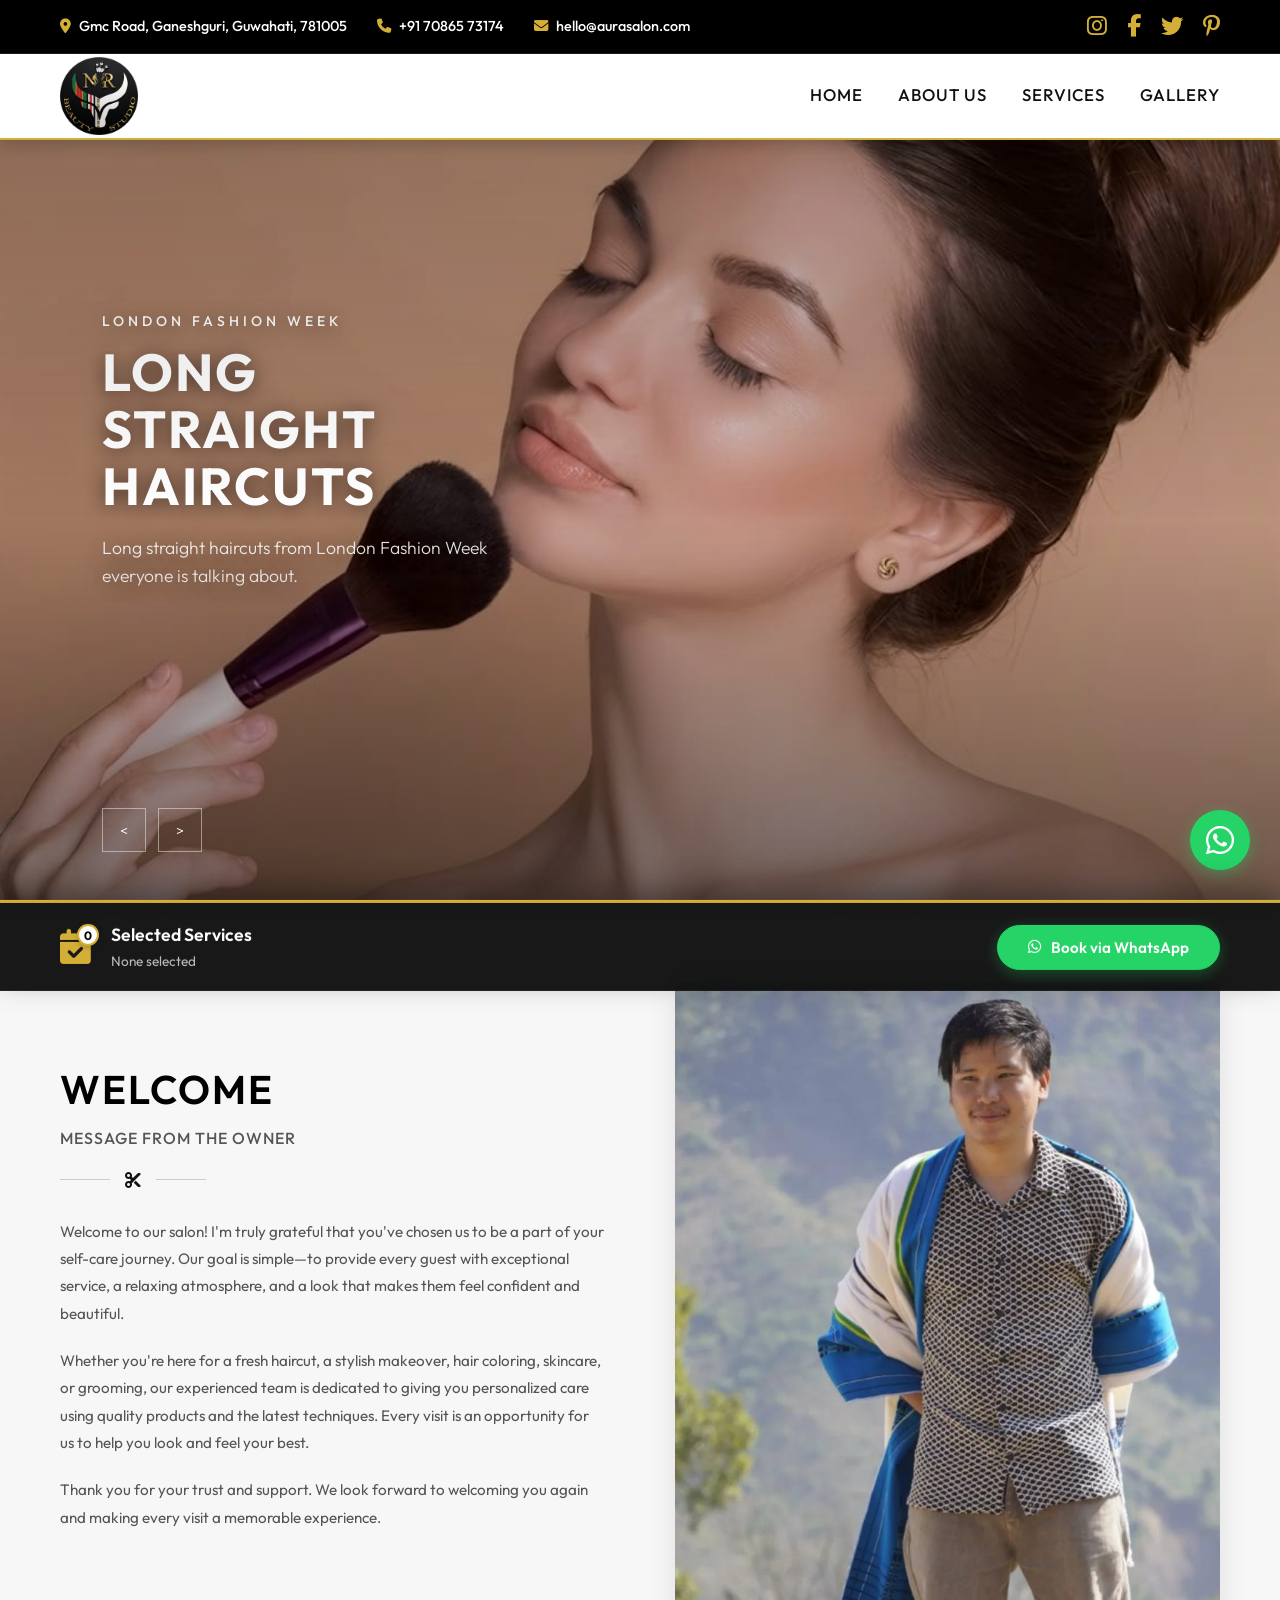
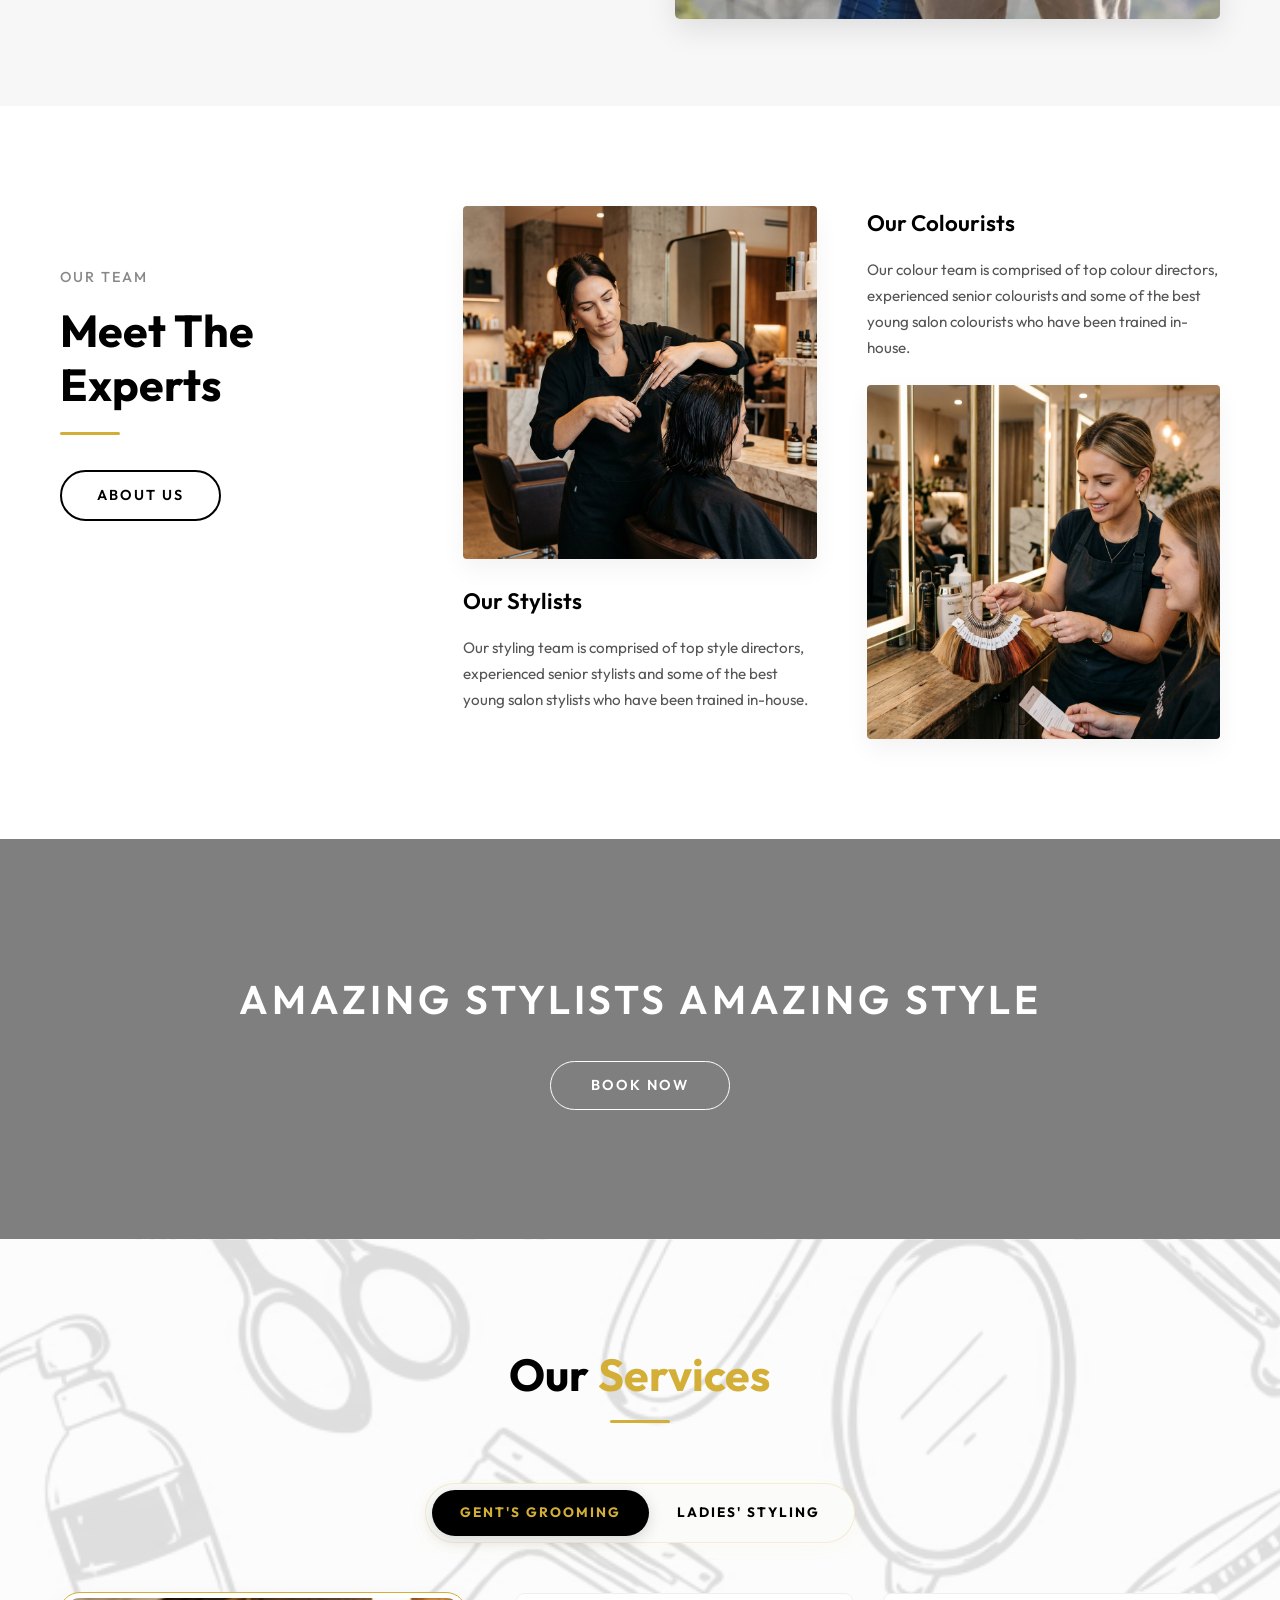
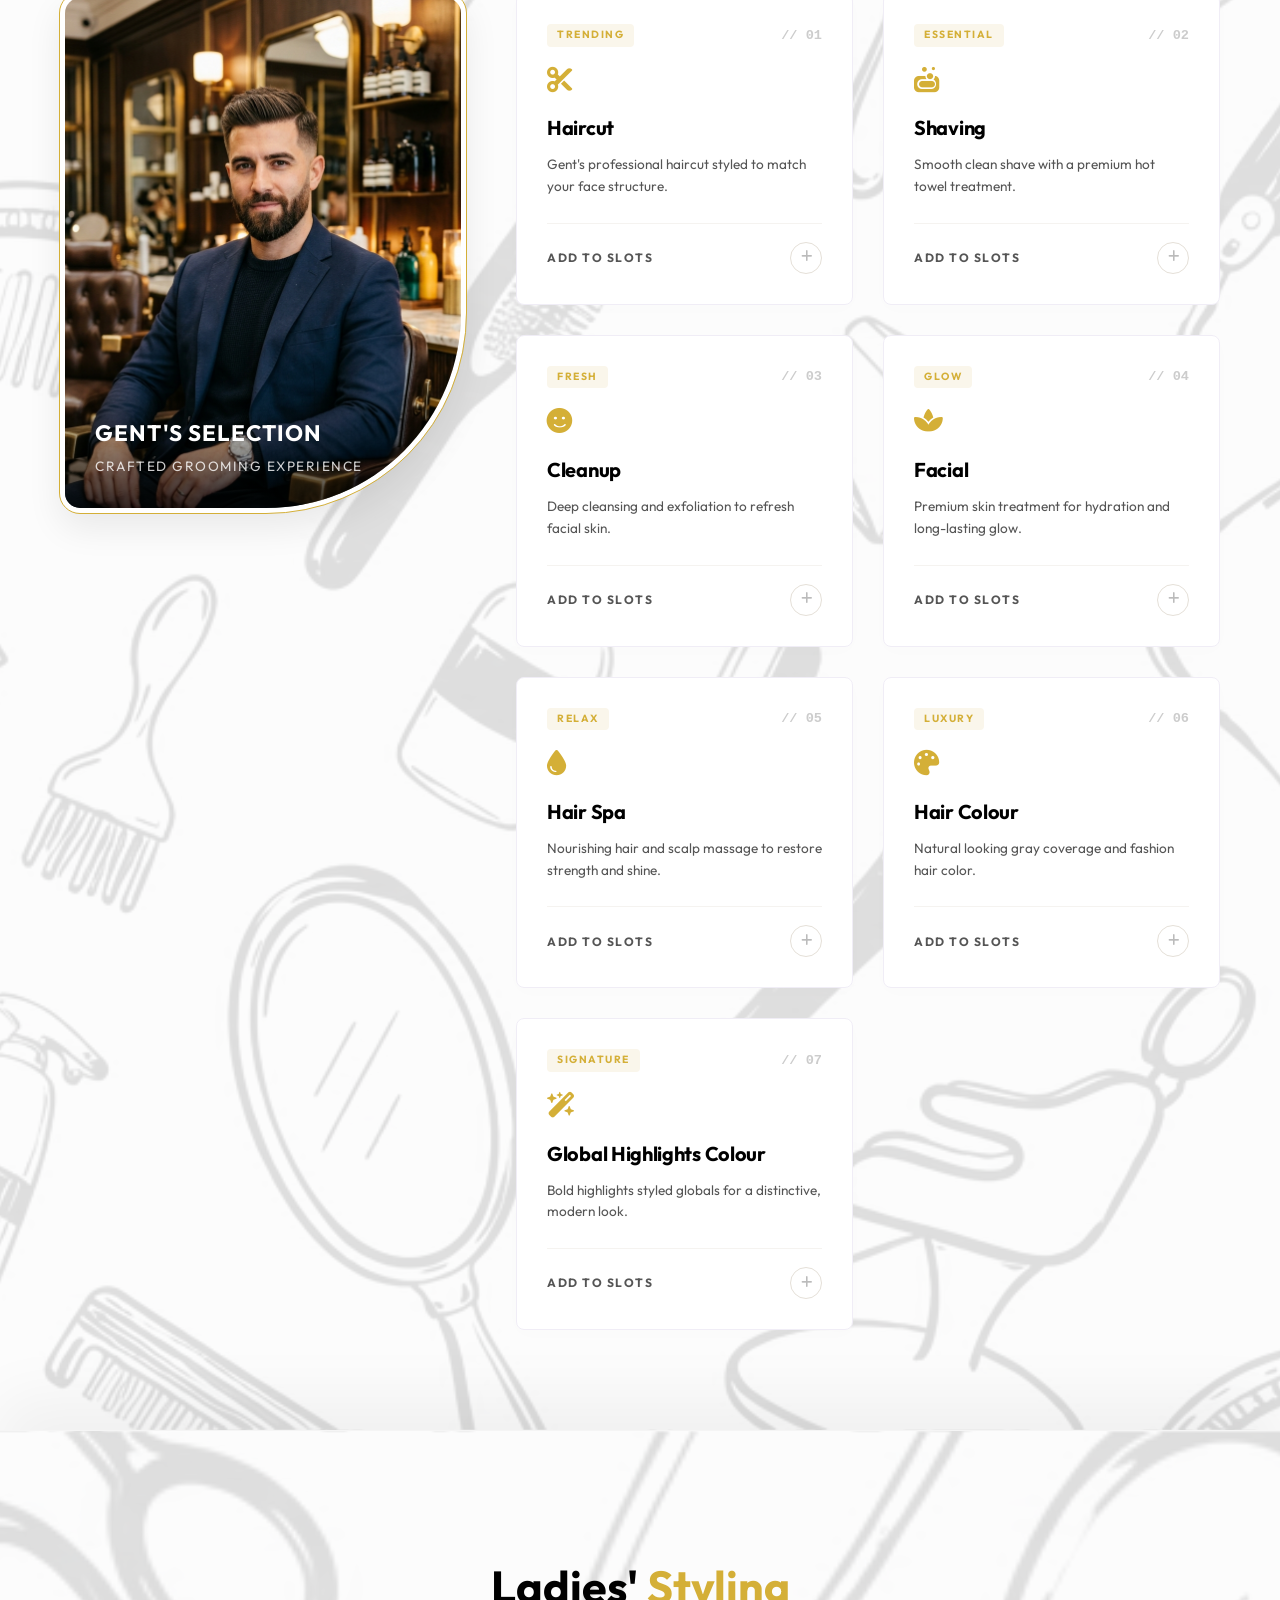
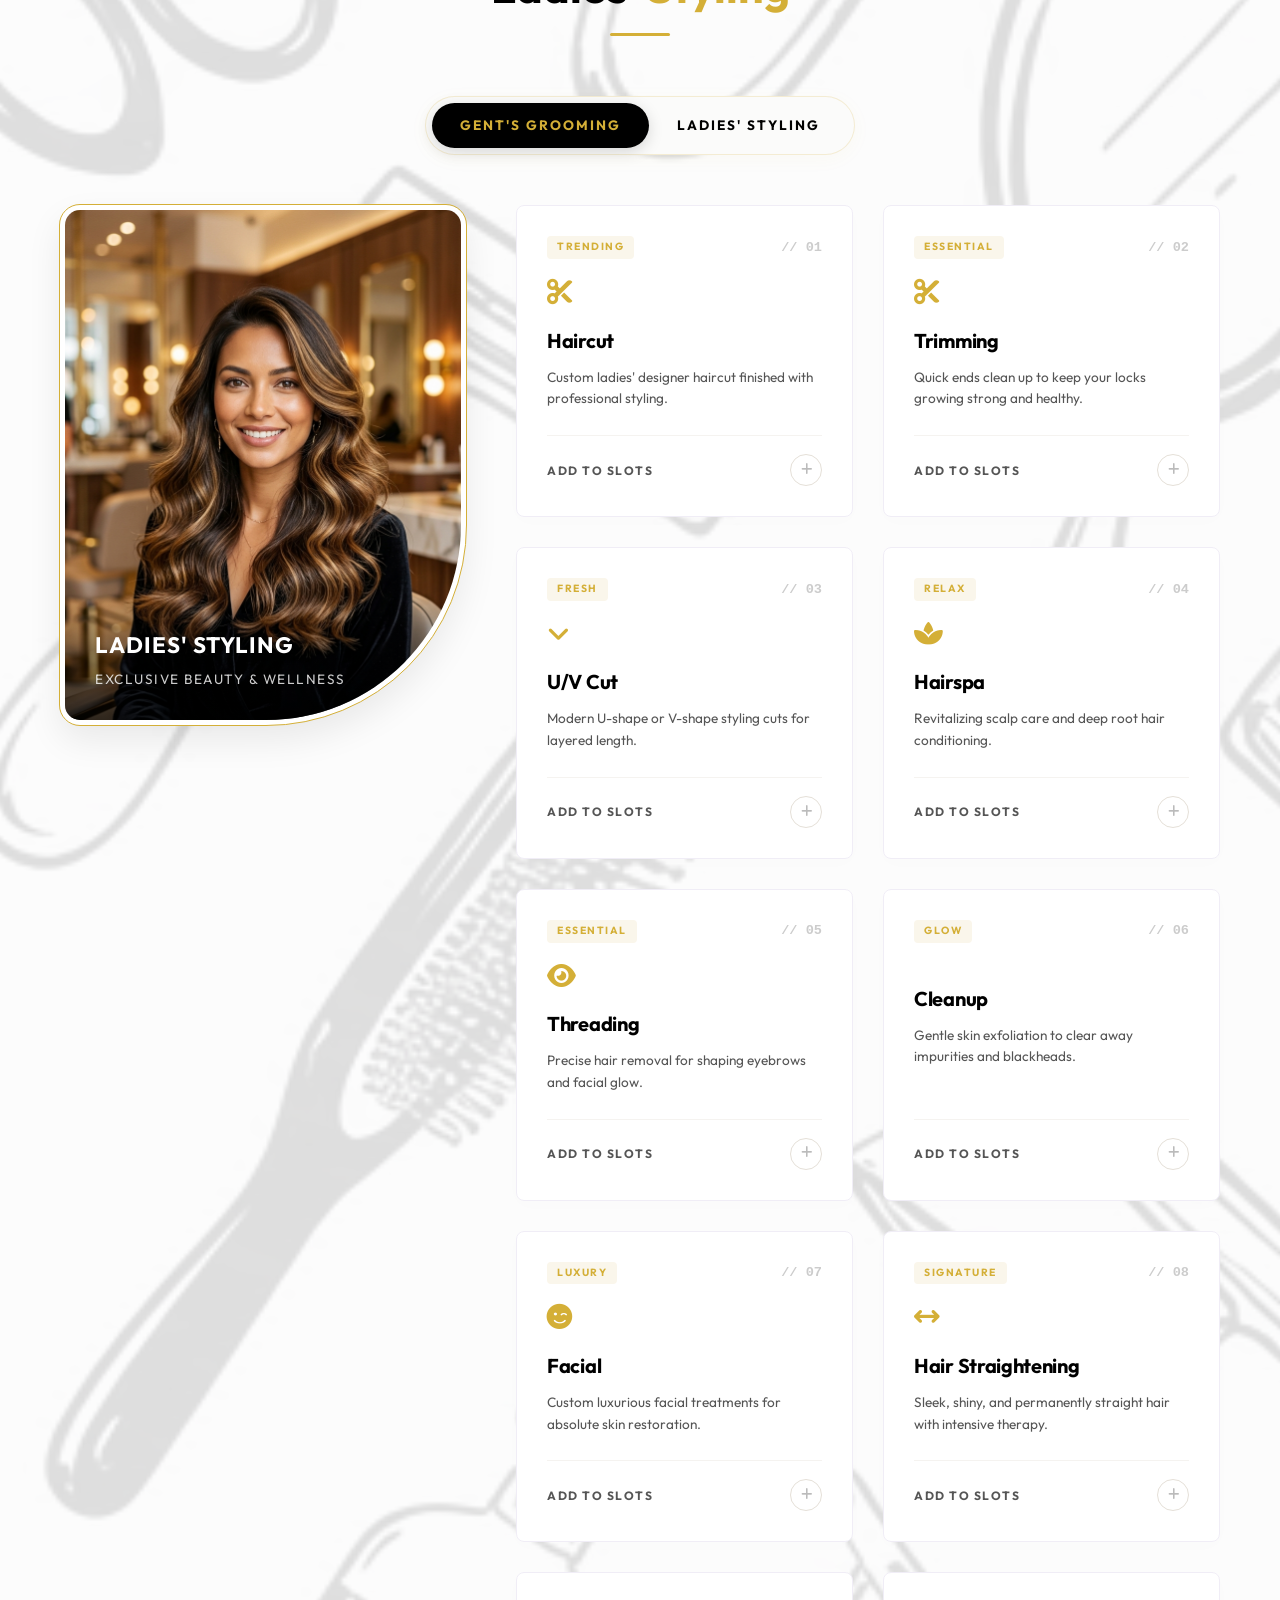
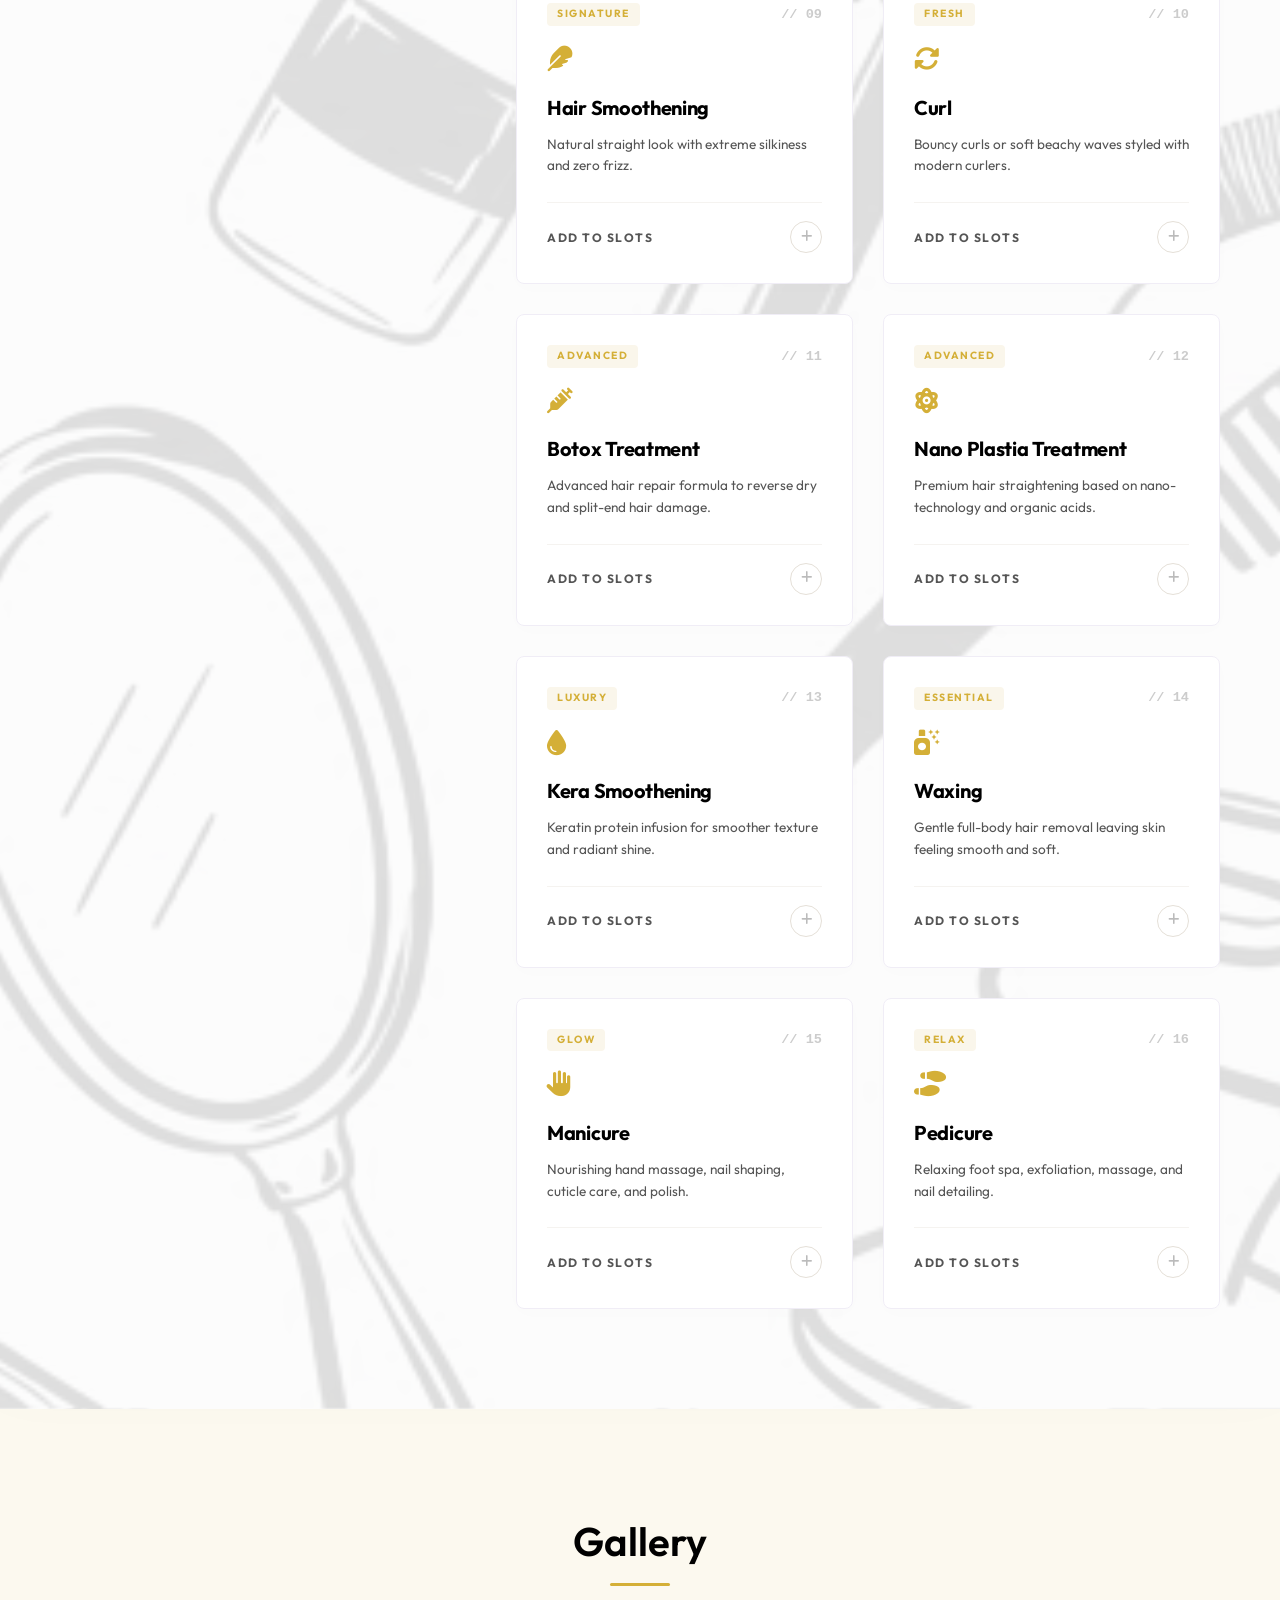
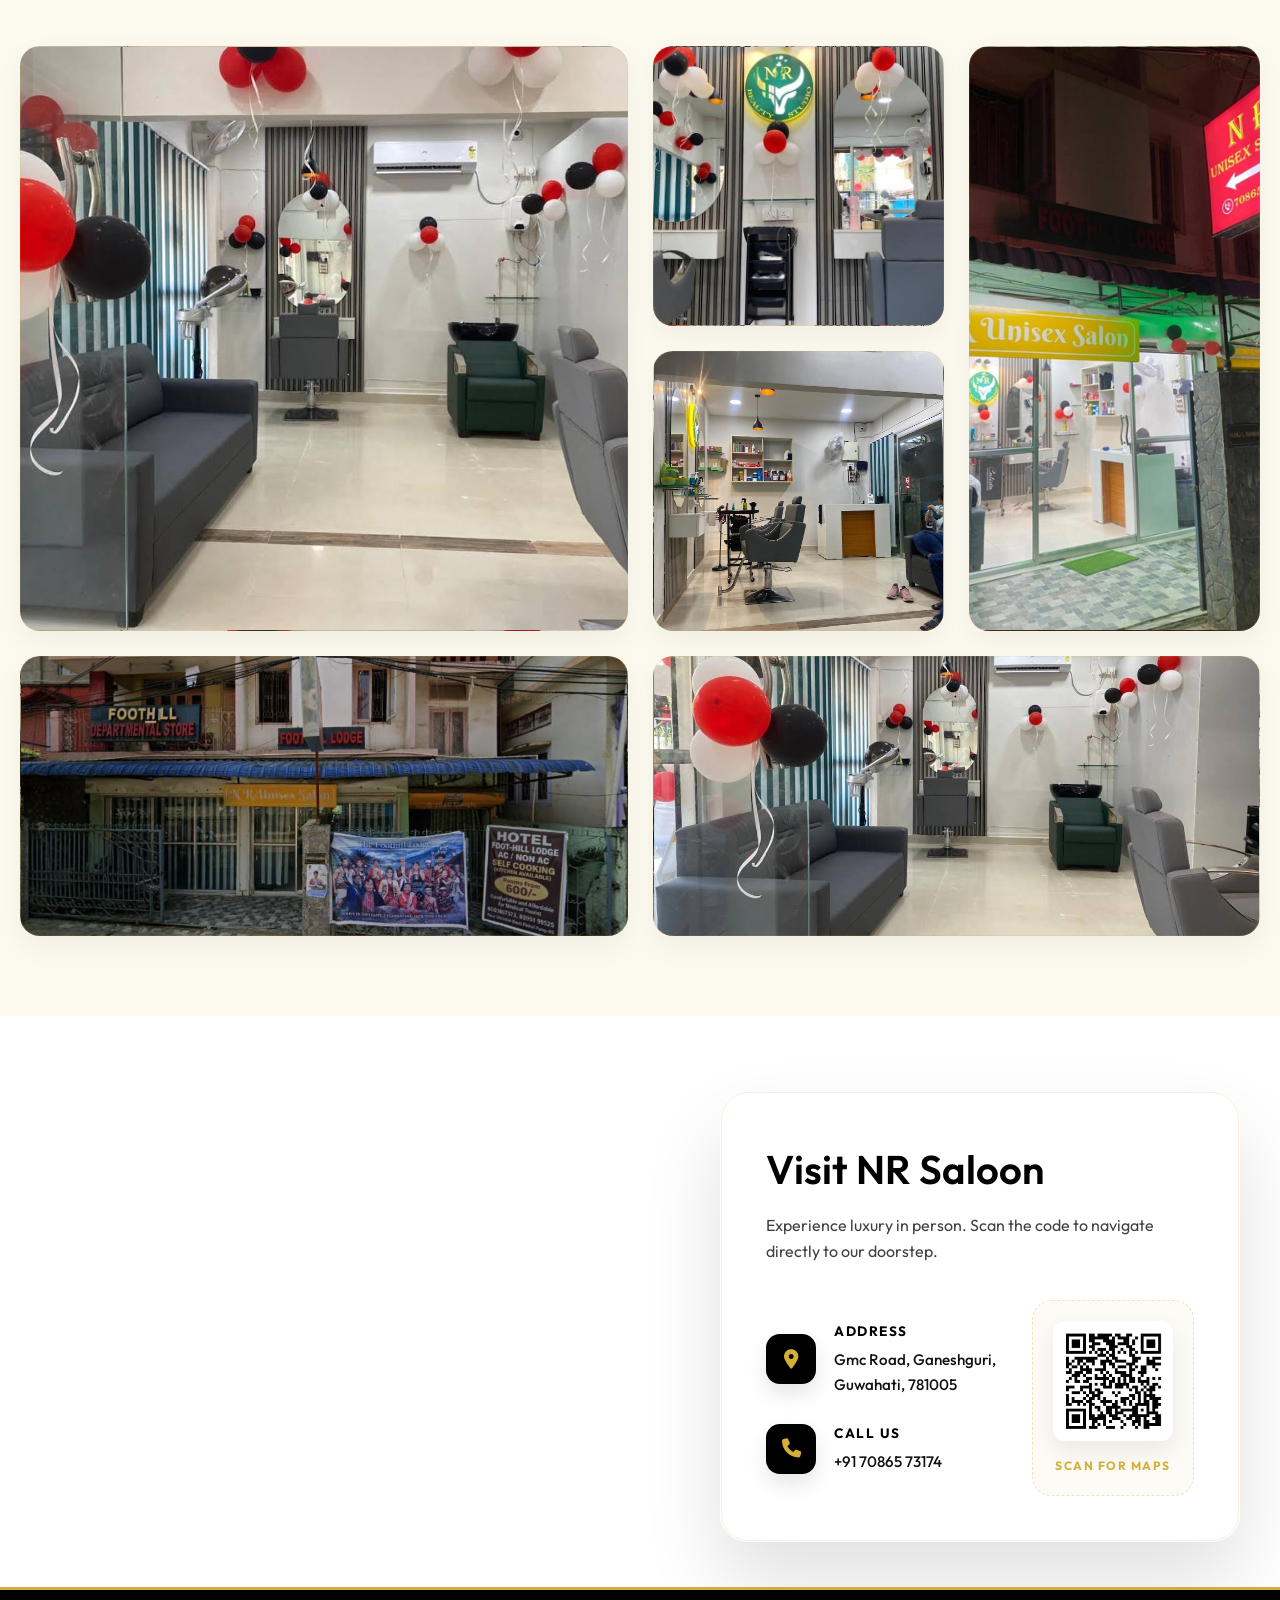
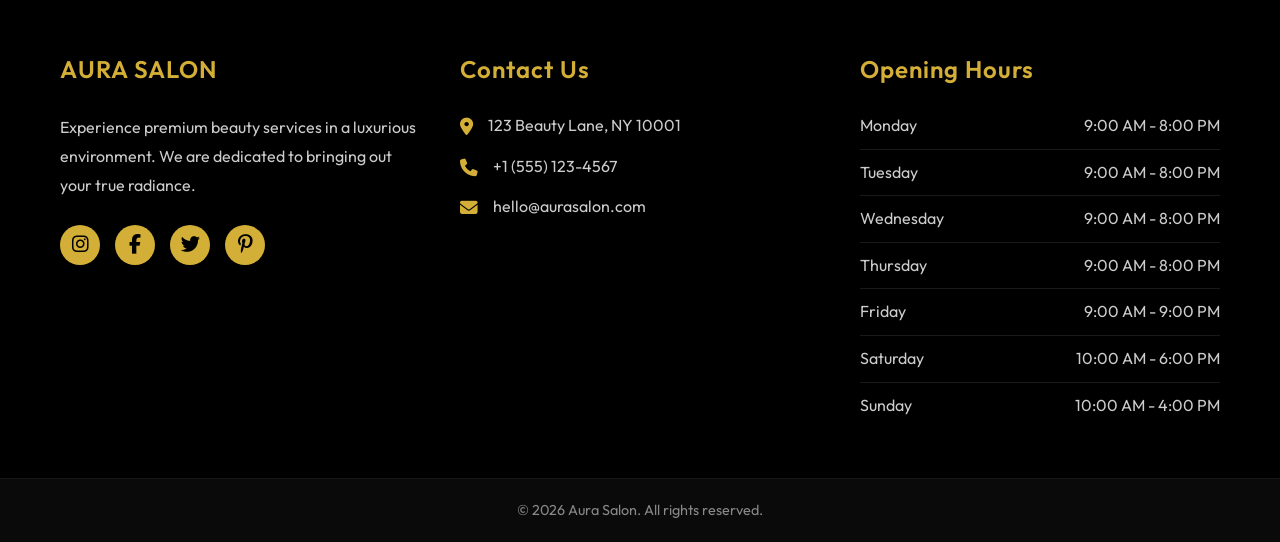
==== commit 56e52a3c: "feat: files are updated" ====
--- a/index.html
+++ b/index.html
@@ -4,8 +4,9 @@
 <head>
     <meta charset="UTF-8">
     <meta name="viewport" content="width=device-width, initial-scale=1.0">
-    <title>Aura Salon - Home</title>
-    <meta name="description" content="Aura Salon - Premium Beauty Services">
+    <title>NR Unisex Salon & Beauty Studio - Premium Hair, Beauty & Styling</title>
+    <meta name="description" content="Welcome to NR Unisex Salon & Beauty Studio. Experience luxury hair styling, professional makeup, skincare, and bridal grooming tailored to perfection.">
+    <link rel="icon" type="image/png" href="assets/images/image-logo.png">
     <link rel="stylesheet" href="css/style.css">
     <link href="https://fonts.googleapis.com/css2?family=Outfit:wght@300;400;500;600;700&display=swap" rel="stylesheet">
     <link rel="stylesheet" href="https://cdnjs.cloudflare.com/ajax/libs/font-awesome/6.4.0/css/all.min.css">
@@ -16,32 +17,38 @@
     <div class="top-bar">
         <div class="container top-bar-content">
             <div class="top-bar-left">
-                <div class="logo">
-                    <a href="index.html">
-                        <img src="assets/images/imagecopy.png" alt="NR Saloon Logo" class="main-logo">
-                    </a>
-                </div>
-            </div>
-            <div class="top-bar-right">
                 <div class="contact-info">
                     <i class="fa-solid fa-location-dot"></i>
-                    <span>123 Beauty Lane, NY</span>
+                    <span> Gmc Road, Ganeshguri, Guwahati, 781005</span>
                 </div>
                 <div class="contact-info">
                     <i class="fa-solid fa-phone"></i>
-                    <span>+1 (555) 123-4567</span>
+                    <span>+91 70865 73174</span>
                 </div>
                 <div class="contact-info">
                     <i class="fa-solid fa-envelope"></i>
                     <span>hello@aurasalon.com</span>
                 </div>
             </div>
+            <div class="top-bar-right">
+                <div class="social-links">
+                    <a href="#"><i class="fa-brands fa-instagram"></i></a>
+                    <a href="#"><i class="fa-brands fa-facebook-f"></i></a>
+                    <a href="#"><i class="fa-brands fa-twitter"></i></a>
+                    <a href="#"><i class="fa-brands fa-pinterest-p"></i></a>
+                </div>
+            </div>
         </div>
     </div>
 
     <!-- Main Navigation -->
     <nav class="navbar">
         <div class="container nav-content">
+            <div class="logo">
+                <a href="index.html">
+                    <img src="assets/images/image-logo.png" alt="NR Saloon Logo" class="main-logo">
+                </a>
+            </div>
             <div class="menu-toggle" id="mobile-menu">
                 <i class="fa-solid fa-bars"></i>
             </div>
@@ -50,71 +57,32 @@
                 <li><a href="#about">About Us</a></li>
                 <li><a href="#services">Services</a></li>
                 <li><a href="#gallery">Gallery</a></li>
-
-                <!-- Social Links for Mobile Side Drawer -->
-                <li class="mobile-socials-item">
-                    <div class="social-links-mobile">
-                        <a href="#"><i class="fa-brands fa-instagram"></i></a>
-                        <a href="#"><i class="fa-brands fa-facebook-f"></i></a>
-                        <a href="#"><i class="fa-brands fa-twitter"></i></a>
-                        <a href="#"><i class="fa-brands fa-pinterest-p"></i></a>
-                    </div>
-                </li>
             </ul>
-            <div class="social-links">
-                <a href="#"><i class="fa-brands fa-instagram"></i></a>
-                <a href="#"><i class="fa-brands fa-facebook-f"></i></a>
-                <a href="#"><i class="fa-brands fa-twitter"></i></a>
-                <a href="#"><i class="fa-brands fa-pinterest-p"></i></a>
-            </div>
         </div>
     </nav>
 
-    <!-- Home Section (Slider) -->
-    <section id="home">
-        <div class="slider">
-            <div class="slide active">
-                <div class="content">
-                    <h5>LONG</h5>
-                    <h1>STRAIGHT HAIRCUTS</h1>
-                    <p>Long straight haircuts from London Fashion Week<br>everyone is talking about.</p>
-                </div>
-            </div>
-
-            <div class="slide">
-                <div class="content">
-                    <h5>NEW</h5>
-                    <h1>FASHION STYLE</h1>
-                    <p>Discover the newest collection with modern designs and premium quality.</p>
-                    <a href="#services" class="btn">EXPLORE</a>
-                </div>
-                <div class="image">
-                    <img src="https://images.unsplash.com/photo-1488426862026-3ee34a7d66df?w=700" alt="Fashion Style">
-                </div>
-            </div>
-
-            <div class="slide">
-                <div class="content">
-                    <h5>SUMMER</h5>
-                    <h1>BEAUTY LOOK</h1>
-                    <p>Premium clothing collection designed for elegance and comfort.</p>
-                    <a href="#services" class="btn">VIEW MORE</a>
-                </div>
-                <div class="image">
-                    <img src="https://images.unsplash.com/photo-1524504388940-b1c1722653e1?w=700" alt="Beauty Look">
-                </div>
-            </div>
-
-            <div class="controls">
-                <button id="prev">&#10094;</button>
-                <button id="next">&#10095;</button>
-            </div>
-
-            <div class="dots">
-                <span class="dot active"></span>
-                <span class="dot"></span>
-                <span class="dot"></span>
-            </div>
+    <!-- Professional Editorial Salon Showcase Slider -->
+    <section class="slider" id="home" aria-label="Salon Showcase Slider">
+        <div class="slide active">
+            <img src="assets/images/banner2.png" alt="Aura Salon Professional Showcase 1">
+            <div class="slide-content">
+                <span class="slide-tag">LONDON FASHION WEEK</span>
+                <h2>LONG<br>STRAIGHT HAIRCUTS</h2>
+                <p>Long straight haircuts from London Fashion Week everyone is talking about.</p>
+            </div>
+        </div>
+        <div class="slide">
+            <img src="assets/images/banner3.png" alt="Aura Salon Professional Showcase 2">
+            <div class="slide-content">
+                <span class="slide-tag">EDITORIAL COLLECTION</span>
+                <h2>SIGNATURE<br>HAIR STYLING</h2>
+                <p>Experience bespoke hair therapy and precision styling from award-winning master stylists.</p>
+            </div>
+        </div>
+
+        <div class="controls">
+            <button id="prev" aria-label="Previous Slide">&lt;</button>
+            <button id="next" aria-label="Next Slide">&gt;</button>
         </div>
     </section>
 
@@ -123,21 +91,37 @@
         <div class="container welcome-container">
             <div class="welcome-text">
                 <h2>WELCOME</h2>
-                <h4>WHO WE ARE</h4>
+                <h4>MESSAGE FROM THE OWNER</h4>
+
                 <div class="divider">
                     <span class="line"></span>
                     <i class="fa-solid fa-scissors"></i>
                     <span class="line"></span>
                 </div>
-                <p>Typi non habent claritatem insitam; est usus legentis in iis qui facit eorum claritatem.
-                    Investigationes demonstraverunt lectores legere me lius quod ii legunt saepius. Claritas est etiam
-                    processus dynamicus, qui sequitur mutationem consuetudium lectorum.</p>
-                <p>Mirum est notare quam littera gothica, quam nunc putamus parum claram, anteposuerit litterarum formas
-                    humanitatis per seacula quarta decima et quinta decima. Eodem modo typi, who now seem to us.
+
+                <p>
+                    Welcome to our salon! I'm truly grateful that you've chosen us to be a part of your self-care
+                    journey. Our goal is simple—to provide every guest with exceptional service, a relaxing atmosphere,
+                    and a
+                    look that makes them feel confident and beautiful.
                 </p>
-            </div>
+
+                <p>
+                    Whether you're here for a fresh haircut, a stylish makeover, hair coloring, skincare, or grooming,
+                    our experienced team is dedicated to giving you personalized care using quality products and the
+                    latest techniques. Every visit is an opportunity for us to help you look and feel your best.
+                </p>
+
+                <p>
+                    Thank you for your trust and support. We look forward to welcoming you again and making every visit
+                    a memorable experience.
+                </p>
+
+
+            </div>
+
             <div class="welcome-image">
-                <img src="assets/images/welcome-stylist.png" alt="Welcome Stylist">
+                <img src="assets/images/owner.jpeg" alt="Salon Owner">
             </div>
         </div>
     </section>
@@ -186,7 +170,7 @@
         </div>
     </section>
 
-    <!-- Services Section -->
+
     <!-- Services Section Wrapper -->
     <div id="services" class="services-stack-wrapper">
 
@@ -678,23 +662,42 @@
 
 
     <!-- Location Section -->
-    <section class="page-section" style="padding-bottom: 20px; min-height: auto;">
+    <section class="page-section location-section-unique">
+        <div class="location-map-wrapper">
+            <iframe
+                src="https://www.google.com/maps/embed?pb=!1m18!1m12!1m3!1d34432.79304883674!2d91.74242201083983!3d26.15406690000003!2m3!1f0!2f0!3f0!3m2!1i1024!2i768!4f13.1!3m3!1m2!1s0x375a59cfc04a7ee7%3A0x782289a18e7ede3b!2sN%20R%20Unisex%20Salon%20and%20beauty%20studio!5e1!3m2!1sen!2sin!4v1785430603327!5m2!1sen!2sin"
+                style="border:0;" allowfullscreen="" loading="lazy"
+                referrerpolicy="strict-origin-when-cross-origin"></iframe>
+        </div>
         <div class="container">
-            <div class="section-title">
-                <h2>Our Location</h2>
-                <div class="underline"></div>
-            </div>
-            <div class="location-map-container">
-                <div class="location-map">
-                    <iframe
-                        src="https://www.google.com/maps/embed?pb=!1m18!1m12!1m3!1d34432.79304883674!2d91.74242201083983!3d26.15406690000003!2m3!1f0!2f0!3f0!3m2!1i1024!2i768!4f13.1!3m3!1m2!1s0x375a59cfc04a7ee7%3A0x782289a18e7ede3b!2sN%20R%20Unisex%20Salon%20and%20beauty%20studio!5e1!3m2!1sen!2sin!4v1785430603327!5m2!1sen!2sin"
-                        style="border:0;" allowfullscreen="" loading="lazy"
-                        referrerpolicy="strict-origin-when-cross-origin"></iframe>
-                </div>
-                <div class="location-qr">
-                    <h4>Scan for Location</h4>
-                    <img src="https://api.qrserver.com/v1/create-qr-code/?size=150x150&data=https://maps.google.com/?q=26.1540669,91.742422"
-                        alt="Location QR Code">
+            <div class="location-glass-card">
+                <div class="glass-header">
+                    <h2>Visit NR Saloon</h2>
+                    <p>Experience luxury in person. Scan the code to navigate directly to our doorstep.</p>
+                </div>
+                <div class="glass-body">
+                    <div class="glass-info">
+                        <div class="info-item">
+                            <i class="fa-solid fa-location-dot"></i>
+                            <div>
+                                <h4>Address</h4>
+                                <span>Gmc Road, Ganeshguri, Guwahati, 781005</span>
+                            </div>
+                        </div>
+                        <div class="info-item">
+                            <i class="fa-solid fa-phone"></i>
+                            <div>
+                                <h4>Call Us</h4>
+                                <span>+91 70865 73174</span>
+                            </div>
+                        </div>
+                    </div>
+                    <div class="glass-qr">
+                        <div class="qr-wrapper">
+                            <img src="assets/images/qr.png" alt="Location QR">
+                        </div>
+                        <span>Scan for Maps</span>
+                    </div>
                 </div>
             </div>
         </div>
@@ -805,42 +808,80 @@
             }
         });
 
-        // Slider Logic
+        // Slider Logic with touch swipe & autoplay reset
         const slides = document.querySelectorAll(".slide");
         const dots = document.querySelectorAll(".dot");
         let current = 0;
+        let slideTimer = null;
 
         function showSlide(index) {
+            if (!slides.length) return;
             slides.forEach(slide => slide.classList.remove("active"));
             dots.forEach(dot => dot.classList.remove("active"));
             slides[index].classList.add("active");
-            dots[index].classList.add("active");
-        }
-
-        document.getElementById("next").onclick = () => {
-            current++;
-            if (current >= slides.length) current = 0;
-            showSlide(current);
-        };
-
-        document.getElementById("prev").onclick = () => {
-            current--;
-            if (current < 0) current = slides.length - 1;
-            showSlide(current);
-        };
+            if (dots[index]) dots[index].classList.add("active");
+        }
+
+        function startSlideTimer() {
+            if (slideTimer) clearInterval(slideTimer);
+            if (!slides.length) return;
+            slideTimer = setInterval(() => {
+                current = (current + 1) % slides.length;
+                showSlide(current);
+            }, 5000);
+        }
+
+        const nextBtn = document.getElementById("next");
+        if (nextBtn) {
+            nextBtn.onclick = () => {
+                current = (current + 1) % slides.length;
+                showSlide(current);
+                startSlideTimer();
+            };
+        }
+
+        const prevBtn = document.getElementById("prev");
+        if (prevBtn) {
+            prevBtn.onclick = () => {
+                current = (current - 1 + slides.length) % slides.length;
+                showSlide(current);
+                startSlideTimer();
+            };
+        }
 
         dots.forEach((dot, index) => {
             dot.onclick = () => {
                 current = index;
                 showSlide(current);
+                startSlideTimer();
             };
         });
 
-        setInterval(() => {
-            current++;
-            if (current >= slides.length) current = 0;
-            showSlide(current);
-        }, 5000);
+        // Touch Swipe Support for Slider
+        const sliderEl = document.querySelector(".slider");
+        let touchStartX = 0;
+        let touchEndX = 0;
+
+        if (sliderEl) {
+            sliderEl.addEventListener("touchstart", (e) => {
+                touchStartX = e.changedTouches[0].screenX;
+            }, { passive: true });
+
+            sliderEl.addEventListener("touchend", (e) => {
+                touchEndX = e.changedTouches[0].screenX;
+                if (touchStartX - touchEndX > 50) {
+                    current = (current + 1) % slides.length;
+                    showSlide(current);
+                    startSlideTimer();
+                } else if (touchEndX - touchStartX > 50) {
+                    current = (current - 1 + slides.length) % slides.length;
+                    showSlide(current);
+                    startSlideTimer();
+                }
+            }, { passive: true });
+        }
+
+        startSlideTimer();
 
         // Scroll Spy Logic
         const sections = document.querySelectorAll("section[id]");
--- a/css/style.css
+++ b/css/style.css
@@ -72,14 +72,14 @@
 
 /* Top Bar */
 .top-bar {
-    background-color: var(--white);
+    background-color: var(--secondary-color);
     padding: 15px 0;
     position: fixed;
     top: 0;
     width: 100%;
     z-index: 1000;
     transition: var(--transition);
-    border-bottom: 1px solid rgba(0, 0, 0, 0.1);
+    border-bottom: 1px solid rgba(255, 255, 255, 0.1);
 }
 
 /* Logo Styling */
@@ -89,7 +89,7 @@
 }
 
 .main-logo {
-    height: 50px;
+    height: 78px;
     /* Ideal height for top bar */
     width: auto;
     /* Maintains correct aspect ratio */
@@ -99,8 +99,8 @@
 }
 
 /* Optional: Slight shrink effect when scrolled */
-.top-bar.scrolled .main-logo {
-    height: 42px;
+.navbar.scrolled .main-logo {
+    height: 68px;
 }
 
 .top-bar.scrolled {
@@ -121,9 +121,11 @@
     color: var(--primary-color);
 }
 
+.top-bar-left,
 .top-bar-right {
     display: flex;
     gap: 30px;
+    align-items: center;
 }
 
 .contact-info {
@@ -131,7 +133,7 @@
     align-items: center;
     gap: 8px;
     font-size: 0.9rem;
-    color: var(--text-color);
+    color: var(--white);
     font-weight: 500;
 }
 
@@ -141,9 +143,9 @@
 
 /* Navbar */
 .navbar {
-    background-color: var(--secondary-color);
-    /* Black navbar */
-    margin-top: 73px;
+    background-color: var(--white);
+    /* White navbar */
+    margin-top: 53px;
     /* Space for the fixed top bar */
     width: 100%;
     z-index: 999;
@@ -154,18 +156,18 @@
 
     /* Sticky position under the top contact bar */
     position: sticky;
-    top: 80px;
+    top: 53px;
 }
 
 .navbar.scrolled {
-    top: 62px;
+    top: 43px;
 }
 
 .nav-content {
     display: flex;
     justify-content: space-between;
     align-items: center;
-    height: 70px;
+    height: 85px;
 }
 
 .menu-toggle {
@@ -187,7 +189,7 @@
 }
 
 .nav-links a {
-    color: var(--white);
+    color: var(--text-color);
     text-decoration: none;
     font-weight: 500;
     font-size: 1.05rem;
@@ -260,139 +262,262 @@
     border-radius: 2px;
 }
 
-/* Slider */
+/* Professional Editorial Image-Only Salon Showcase Slider */
 .slider {
     width: 100%;
-    height: calc(100vh - 73px);
+    height: calc(100vh - 138px);
+    min-height: 520px;
+    max-height: 800px;
     position: relative;
     overflow: hidden;
+    background: transparent;
+    border: none;
 }
 
 .slide {
     position: absolute;
+    inset: 0;
     width: 100%;
     height: 100%;
-    display: flex;
-    align-items: center;
-    justify-content: space-between;
-    padding: 80px;
     opacity: 0;
-    transition: 1s;
+    transition: opacity 1.2s cubic-bezier(0.25, 1, 0.5, 1);
+    pointer-events: none;
+    z-index: 0;
+    border: none;
 }
 
 .slide.active {
     opacity: 1;
     z-index: 1;
-}
-
-.slide::before {
+    pointer-events: auto;
+}
+
+.slide img {
+    width: 100%;
+    height: 100%;
+    object-fit: cover;
+    object-position: center;
+    display: block;
+    border: none;
+    outline: none;
+}
+
+/* Editorial Text Content at Top Left */
+.slide-content {
+    position: absolute;
+    top: 22%;
+    left: 8%;
+    z-index: 5;
+    max-width: 550px;
+    color: var(--white);
+    pointer-events: none;
+    text-shadow: 0 2px 20px rgba(0, 0, 0, 0.6);
+}
+
+.slide-tag {
+    display: inline-block;
+    font-size: 14px;
+    font-weight: 500;
+    letter-spacing: 4px;
+    color: var(--white);
+    text-transform: uppercase;
+    margin-bottom: 12px;
+}
+
+.slide-content h2 {
+    font-size: 52px;
+    line-height: 1.1;
+    font-weight: 700;
+    color: var(--white);
+    text-transform: uppercase;
+    letter-spacing: 2px;
+    margin-bottom: 18px;
+}
+
+.slide-content p {
+    font-size: 1.1rem;
+    line-height: 1.6;
+    color: rgba(255, 255, 255, 0.9);
+    max-width: 460px;
+    font-weight: 300;
+    margin-bottom: 0;
+}
+
+.slider::after {
     content: "";
     position: absolute;
     inset: 0;
-    background: rgba(0, 0, 0, .12);
-}
-
-.slider .content {
-    width: 45%;
-    position: relative;
+    background: linear-gradient(180deg, rgba(0, 0, 0, 0.15) 0%, rgba(0, 0, 0, 0) 50%, rgba(0, 0, 0, 0.4) 100%);
     z-index: 2;
-    color: white;
-}
-
-.slider .content h5 {
-    letter-spacing: 4px;
-    margin-bottom: 15px;
-    font-size: 18px;
-    font-weight: 500;
-}
-
-.slider .content h1 {
-    font-size: 60px;
-    line-height: 70px;
-    margin-bottom: 20px;
-    text-transform: uppercase;
-}
-
-.slider .content p {
-    color: #eee;
-    line-height: 28px;
-    margin-bottom: 35px;
-}
-
-.slider .image {
-    width: 45%;
-    display: flex;
-    justify-content: center;
-    align-items: center;
-    position: relative;
-    z-index: 2;
-}
-
-.slider .image img {
-    width: 80%;
-    max-height: 90vh;
-    object-fit: contain;
-}
-
-.slide:nth-child(1) {
-    background: url('../assets/images/hero-slide.png') no-repeat center center;
-    background-size: cover;
-}
-
-.slide:nth-child(2) {
-    background: linear-gradient(to right, #27374D, #526D82);
-}
-
-.slide:nth-child(3) {
-    background: linear-gradient(to right, #3B5249, #6B8E75);
-}
-
+    pointer-events: none;
+}
+
+/* Minimalist Editorial Square Controls at Bottom Left */
 .controls {
     position: absolute;
-    bottom: 40px;
-    left: 80px;
-    z-index: 100;
-    display: flex;
-    gap: 15px;
+    bottom: 50px;
+    left: 8%;
+    z-index: 10;
+    display: flex;
+    gap: 12px;
+    align-items: center;
 }
 
 .controls button {
-    width: 40px;
-    height: 40px;
-    border: 1px solid white;
+    width: 44px;
+    height: 44px;
+    border: 1px solid rgba(255, 255, 255, 0.45);
     background: transparent;
-    color: white;
+    color: var(--white);
     cursor: pointer;
-    font-size: 16px;
-    transition: .3s;
+    font-size: 15px;
+    font-family: 'Outfit', sans-serif;
+    font-weight: 300;
+    display: flex;
+    align-items: center;
+    justify-content: center;
+    transition: all 0.35s cubic-bezier(0.16, 1, 0.3, 1);
+    border-radius: 0;
+    padding: 0;
+    line-height: 1;
 }
 
 .controls button:hover {
-    background: white;
-    color: black;
-}
-
-.dots {
-    position: absolute;
-    bottom: 45px;
-    left: 50%;
-    transform: translateX(-50%);
-    display: none;
-    gap: 10px;
-    z-index: 10;
-}
-
-.dot {
-    width: 14px;
-    height: 14px;
-    border-radius: 50%;
-    background: white;
-    opacity: .4;
-    cursor: pointer;
-}
-
-.dot.active {
-    opacity: 1;
+    background: var(--primary-color);
+    color: var(--secondary-color);
+    border-color: var(--primary-color);
+    transform: translateY(-2px);
+    box-shadow: 0 4px 18px rgba(212, 175, 55, 0.35);
+}
+
+@media (max-width: 1024px) {
+    .slide-content h2 {
+        font-size: 42px;
+    }
+    .slide-content {
+        top: 20%;
+        max-width: 480px;
+    }
+}
+
+@media (max-width: 768px) {
+    .slider {
+        width: 100%;
+        height: calc(100vh - 128px);
+        min-height: 560px;
+        max-height: 820px;
+        border: none !important;
+        background: transparent !important;
+        box-shadow: none !important;
+        margin: 0 !important;
+    }
+
+    .slide,
+    .slide img {
+        width: 100%;
+        height: 100%;
+        object-fit: cover;
+        object-position: center;
+        border: none !important;
+        outline: none !important;
+        margin: 0 !important;
+        padding: 0 !important;
+    }
+
+    .slide-content {
+        position: absolute;
+        top: 36%;
+        left: 7%;
+        right: 7%;
+        max-width: 88%;
+        text-shadow: 0 2px 15px rgba(0, 0, 0, 0.75);
+    }
+
+    .slide-tag {
+        font-size: 16px;
+        font-weight: 400;
+        letter-spacing: 3px;
+        color: var(--white);
+        margin-bottom: 8px;
+        display: block;
+    }
+
+    .slide-content h2 {
+        font-size: 40px;
+        line-height: 1.08;
+        font-weight: 700;
+        color: var(--white);
+        letter-spacing: 1px;
+        margin-bottom: 14px;
+        text-transform: uppercase;
+    }
+
+    .slide-content p {
+        font-size: 1rem;
+        line-height: 1.5;
+        color: rgba(255, 255, 255, 0.95);
+        max-width: 100%;
+        font-weight: 400;
+    }
+
+    .controls {
+        bottom: 35px;
+        left: 7%;
+        gap: 15px;
+    }
+
+    .controls button {
+        width: 48px;
+        height: 48px;
+        font-size: 16px;
+        border: 1px solid rgba(255, 255, 255, 0.65);
+    }
+}
+
+@media (max-width: 480px) {
+    .slider {
+        height: calc(100vh - 115px);
+        min-height: 520px;
+        max-height: 750px;
+    }
+
+    .slide-content {
+        top: 34%;
+        left: 6%;
+        right: 6%;
+    }
+
+    .slide-tag {
+        font-size: 15px;
+        letter-spacing: 2px;
+        margin-bottom: 6px;
+        color: var(--white);
+    }
+
+    .slide-content h2 {
+        font-size: 36px;
+        line-height: 1.08;
+        margin-bottom: 12px;
+    }
+
+    .slide-content p {
+        font-size: 0.96rem;
+        line-height: 1.45;
+        color: rgba(255, 255, 255, 0.95);
+    }
+
+    .controls {
+        bottom: 35px;
+        left: 6%;
+        gap: 14px;
+    }
+
+    .controls button {
+        width: 46px;
+        height: 46px;
+        font-size: 16px;
+        border: 1px solid rgba(255, 255, 255, 0.65);
+    }
 }
 
 /* Welcome Section */
@@ -653,15 +778,34 @@
 /* Services Section - Scroll Stacking Wrapper */
 .services-stack-wrapper {
     position: relative;
-    background-color: var(--white);
+    background-color: var(--accent-color);
     width: 100%;
 }
 
 .services-section-light {
-    background-color: var(--white);
+    background-color: var(--accent-color);
     padding: 100px 0;
     color: var(--secondary-color);
     position: relative;
+}
+
+.services-section-light::before {
+    content: '';
+    position: absolute;
+    top: 0;
+    left: 0;
+    width: 100%;
+    height: 100%;
+    background: url('../assets/images/texture-bg.png') center/cover;
+    opacity: 0.12;
+    pointer-events: none;
+    z-index: 0;
+    mix-blend-mode: multiply;
+}
+
+.services-section-light .container {
+    position: relative;
+    z-index: 1;
 }
 
 #men-services-section {
@@ -673,7 +817,7 @@
 #women-services-section {
     position: relative;
     z-index: 2;
-    background-color: var(--white);
+    background-color: var(--accent-color);
     box-shadow: 0 -30px 60px rgba(0, 0, 0, 0.05);
     border-top: 1px solid #f5f5f5;
     padding-top: 120px;
@@ -1141,48 +1285,77 @@
 
 /* Gallery */
 .gallery-bg {
-    background-color: var(--accent-color);
+    background-color: rgba(212, 175, 55, 0.08);
+    /* Light golden shade */
+    position: relative;
+    padding-bottom: 80px;
+    /* Give it some extra breathing room */
+}
+
+.gallery-bg .container {
+    position: relative;
+    z-index: 1;
+    max-width: 1350px;
+    /* Make the bento grid a little big/wider */
 }
 
 .gallery-grid {
     display: grid;
-    grid-template-columns: repeat(auto-fill, minmax(350px, 1fr));
-    gap: 20px;
+    grid-template-columns: repeat(4, 1fr);
+    grid-auto-rows: 280px;
+    /* Increase row height */
+    gap: 25px;
+    /* Slightly more gap for luxury feel */
 }
 
 .gallery-item {
-    height: 250px;
-    background-color: var(--secondary-color);
-    border-radius: 10px;
+    background-color: #e5e0d8;
+    border-radius: 20px;
+    /* Softer, premium curves */
     overflow: hidden;
     position: relative;
     cursor: pointer;
-    border: 2px solid transparent;
-    transition: var(--transition);
+    border: 1px solid rgba(212, 175, 55, 0.15);
+    /* Very subtle gold border */
+    box-shadow: 0 10px 30px rgba(0, 0, 0, 0.05);
+    /* Premium soft shadow */
+    transition: transform 0.5s cubic-bezier(0.16, 1, 0.3, 1), box-shadow 0.5s cubic-bezier(0.16, 1, 0.3, 1), border-color 0.5s ease;
 }
 
 .gallery-item:nth-child(1) {
-    background: url('https://images.unsplash.com/photo-1562322140-8baeececf3df?auto=format&fit=crop&q=80&w=600') center/cover;
+    grid-column: span 2;
+    grid-row: span 2;
+    background: url('../assets/saloon/image.png') center/cover;
 }
 
 .gallery-item:nth-child(2) {
-    background: url('https://images.unsplash.com/photo-1595476108010-b4d1f10a5146?auto=format&fit=crop&q=80&w=600') center/cover;
+    grid-column: span 1;
+    grid-row: span 1;
+    background: url('../assets/saloon/image copy.png') center/cover;
 }
 
 .gallery-item:nth-child(3) {
-    background: url('https://images.unsplash.com/photo-1522337660859-02fbefca4702?auto=format&fit=crop&q=80&w=600') center/cover;
+    grid-column: span 1;
+    grid-row: span 2;
+    background: url('../assets/saloon/image copy 2.png') center/cover;
 }
 
 .gallery-item:nth-child(4) {
-    background: url('https://images.unsplash.com/photo-1600948836101-f9ffda59d250?auto=format&fit=crop&q=80&w=600') center/cover;
+    grid-column: span 1;
+    grid-row: span 1;
+    background: url('../assets/saloon/image copy 3.png') center/cover;
 }
 
 .gallery-item:nth-child(5) {
-    background: url('https://images.unsplash.com/photo-1487412947147-5cebf100ffc2?auto=format&fit=crop&q=80&w=600') center/cover;
+    grid-column: span 2;
+    grid-row: span 1;
+    background: url('../assets/saloon/image copy 4.png') center/cover;
 }
 
 .gallery-item:nth-child(6) {
-    background: url('https://images.unsplash.com/photo-1633681926022-84c23e8cb2d6?auto=format&fit=crop&q=80&w=600') center/cover;
+    grid-column: span 2;
+    grid-row: span 1;
+    background: url('../assets/saloon/image.png') center/cover;
 }
 
 .gallery-item::after {
@@ -1192,9 +1365,10 @@
     left: 0;
     right: 0;
     bottom: 0;
-    background: rgba(0, 0, 0, 0.3);
+    background: linear-gradient(to top, rgba(212, 175, 55, 0.3), transparent 50%);
     opacity: 0;
-    transition: var(--transition);
+    transition: opacity 0.5s ease;
+    mix-blend-mode: overlay;
 }
 
 .gallery-item:hover::after {
@@ -1202,9 +1376,10 @@
 }
 
 .gallery-item:hover {
-    transform: scale(1.03);
+    transform: translateY(-8px) scale(1.015);
     z-index: 2;
     border-color: var(--primary-color);
+    box-shadow: 0 25px 45px rgba(212, 175, 55, 0.15);
 }
 
 /* Contact */
@@ -1289,62 +1464,172 @@
 }
 
 /* Location Section */
-.location-map-container {
-    display: flex;
-    gap: 30px;
-    align-items: stretch;
-}
-
-.location-map {
-    flex: 4;
-    min-height: 400px;
-    border-radius: 15px;
+/* Unique Location Section */
+.location-section-unique {
+    position: relative;
+    padding: 0;
+    min-height: 550px;
+    display: flex;
+    align-items: center;
+    background-color: var(--white);
     overflow: hidden;
-    box-shadow: 0 15px 40px rgba(0, 0, 0, 0.08);
-    border: 1px solid rgba(212, 175, 55, 0.2);
-}
-
-.location-map iframe {
+}
+
+.location-map-wrapper {
+    position: absolute;
+    top: 0;
+    left: 0;
+    width: 100%;
+    height: 100%;
+    z-index: 0;
+    filter: grayscale(80%) sepia(20%) hue-rotate(5deg) contrast(110%);
+}
+
+.location-map-wrapper iframe {
     width: 100%;
     height: 100%;
     object-fit: cover;
     display: block;
 }
 
-.location-qr {
+.location-section-unique .container {
+    position: relative;
+    z-index: 1;
+    width: 100%;
+    max-width: 1500px;
+    /* Expand max-width to push the card further right */
+    display: flex;
+    justify-content: flex-end;
+    /* Align the card to the right */
+    padding: 60px 40px;
+    /* slightly larger side padding so it doesn't touch the absolute edge on smaller screens */
+}
+
+.location-glass-card {
+    background: rgba(255, 255, 255, 0.85);
+    backdrop-filter: blur(25px);
+    -webkit-backdrop-filter: blur(25px);
+    border: 1px solid rgba(255, 255, 255, 0.8);
+    border-radius: 28px;
+    padding: 45px;
+    max-width: 520px;
+    box-shadow: 0 40px 80px rgba(0, 0, 0, 0.12), inset 0 0 0 1px rgba(212, 175, 55, 0.2);
+    transform: translateY(15px);
+    animation: floatCard 6s ease-in-out infinite;
+}
+
+@keyframes floatCard {
+
+    0%,
+    100% {
+        transform: translateY(15px);
+    }
+
+    50% {
+        transform: translateY(0px);
+    }
+}
+
+.glass-header h2 {
+    font-size: 2.5rem;
+    color: var(--secondary-color);
+    margin-bottom: 12px;
+}
+
+.glass-header h2 span {
+    color: var(--primary-color);
+    font-style: italic;
+    font-family: serif;
+    font-weight: 400;
+}
+
+.glass-header p {
+    color: var(--text-color);
+    font-size: 1rem;
+    margin-bottom: 35px;
+    line-height: 1.6;
+    opacity: 0.8;
+}
+
+.glass-body {
+    display: flex;
+    gap: 35px;
+    align-items: center;
+}
+
+.glass-info {
     flex: 1;
-    background-color: var(--white);
+    display: flex;
+    flex-direction: column;
+    gap: 25px;
+}
+
+.info-item {
+    display: flex;
+    align-items: center;
+    gap: 18px;
+}
+
+.info-item i {
+    width: 50px;
+    height: 50px;
+    background: var(--secondary-color);
+    color: var(--primary-color);
+    display: flex;
+    align-items: center;
+    justify-content: center;
+    border-radius: 14px;
+    font-size: 1.2rem;
+    flex-shrink: 0;
+    box-shadow: 0 10px 20px rgba(0, 0, 0, 0.1);
+}
+
+.info-item h4 {
+    font-size: 0.85rem;
+    color: var(--secondary-color);
+    margin-bottom: 4px;
+    text-transform: uppercase;
+    letter-spacing: 1.5px;
+    font-weight: 700;
+}
+
+.info-item span {
+    font-size: 0.95rem;
     color: var(--text-color);
+    font-weight: 500;
+}
+
+.glass-qr {
     display: flex;
     flex-direction: column;
     align-items: center;
-    justify-content: center;
-    padding: 40px;
-    text-align: center;
-    border-radius: 15px;
-    box-shadow: 0 15px 40px rgba(0, 0, 0, 0.08);
-    border: 1px solid rgba(212, 175, 55, 0.2);
-}
-
-.location-qr h4 {
+    gap: 15px;
+    background: rgba(212, 175, 55, 0.05);
+    padding: 20px;
+    border-radius: 20px;
+    border: 1px dashed rgba(212, 175, 55, 0.3);
+}
+
+.qr-wrapper {
+    background: var(--white);
+    padding: 10px;
+    border-radius: 12px;
+    box-shadow: 0 10px 25px rgba(0, 0, 0, 0.08);
+}
+
+.qr-wrapper img {
+    width: 100px;
+    height: 100px;
+    display: block;
+    border-radius: 6px;
+}
+
+.glass-qr span {
+    font-size: 0.75rem;
+    font-weight: 700;
+    text-transform: uppercase;
+    letter-spacing: 1.5px;
     color: var(--primary-color);
-    margin-bottom: 25px;
-    font-size: 1.5rem;
-    letter-spacing: 1px;
-}
-
-.location-qr img {
-    border-radius: 10px;
-    padding: 10px;
-    background: var(--white);
-    box-shadow: 0 5px 15px rgba(0, 0, 0, 0.1);
-    transition: var(--transition);
-    width: 180px;
-    height: 180px;
-}
-
-.location-qr img:hover {
-    transform: scale(1.05);
 }
 
 /* Footer */
@@ -1477,8 +1762,87 @@
         font-size: 0.8rem;
     }
 
-    .location-map-container {
+    .location-section-unique {
         flex-direction: column;
+        min-height: auto;
+    }
+
+    .location-map-wrapper {
+        position: relative;
+        height: 250px;
+    }
+
+    .location-section-unique .container {
+        justify-content: center;
+        margin-top: -50px;
+        /* Pull the card up over the map slightly less on mobile */
+        padding: 0 15px 40px 15px;
+    }
+
+    .location-glass-card {
+        padding: 25px 20px;
+        transform: translateY(0);
+        margin: 0;
+        border-radius: 20px;
+        animation: none;
+        /* Disable float on mobile */
+    }
+
+    .glass-header {
+        text-align: center;
+    }
+
+    .glass-header h2 {
+        font-size: 1.8rem;
+        margin-bottom: 8px;
+    }
+
+    .glass-header p {
+        font-size: 0.9rem;
+        margin-bottom: 25px;
+    }
+
+    .glass-body {
+        flex-direction: column;
+        text-align: center;
+        gap: 20px;
+    }
+
+    .glass-info {
+        align-items: center;
+        gap: 20px;
+    }
+
+    .info-item {
+        flex-direction: column;
+        align-items: center;
+        text-align: center;
+        gap: 8px;
+    }
+
+    .info-item i {
+        width: 40px;
+        height: 40px;
+        font-size: 1rem;
+        border-radius: 10px;
+    }
+
+    .info-item h4 {
+        font-size: 0.8rem;
+    }
+
+    .info-item span {
+        font-size: 0.85rem;
+    }
+
+    .glass-qr {
+        padding: 15px;
+        gap: 10px;
+    }
+
+    .qr-wrapper img {
+        width: 80px;
+        height: 80px;
     }
 
     .hero-content h1 {
@@ -1508,26 +1872,44 @@
         flex-direction: column;
         justify-content: center;
         text-align: center;
-        padding: 40px;
+        padding: 40px 20px;
+    }
+
+    .slide::before {
+        background: linear-gradient(0deg, rgba(0, 0, 0, 0.85) 0%, rgba(0, 0, 0, 0.5) 100%);
     }
 
     .slider .content,
     .slider .image {
         width: 100%;
+        max-width: 100%;
+        padding: 0;
     }
 
     .slider .content h1 {
-        font-size: 42px;
-        line-height: 50px;
+        font-size: 38px;
+        line-height: 1.2;
+    }
+
+    .slider .content p {
+        font-size: 0.95rem;
+        margin-bottom: 25px;
     }
 
     .slider .image img {
-        width: 60%;
+        width: 65%;
+        max-height: 40vh;
+        margin-top: 20px;
     }
 
     .controls {
         left: 50%;
         transform: translateX(-50%);
+        bottom: 30px;
+    }
+
+    .dots {
+        bottom: 90px;
     }
 
     .nav-links {
@@ -1570,58 +1952,76 @@
 
 @media (max-width: 768px) {
     .top-bar {
-        padding: 8px 0;
+        display: block !important;
+        position: fixed;
+        top: 0;
+        left: 0;
+        width: 100%;
+        height: 48px;
+        padding: 6px 0;
+        z-index: 1000;
+        background-color: var(--secondary-color);
     }
 
     .top-bar-content {
+        display: flex;
+        justify-content: center;
+        align-items: center;
+        text-align: center;
+        width: 100%;
+    }
+
+    .top-bar-left {
+        display: flex;
+        flex-direction: column;
+        align-items: center;
+        gap: 2px;
+        width: 100%;
+    }
+
+    .top-bar-right {
+        display: none !important;
+    }
+
+    .contact-info {
+        font-size: 0.72rem;
+        color: var(--white);
+        display: flex;
+        align-items: center;
+        justify-content: center;
+        gap: 4px;
+        width: 100%;
+    }
+
+    .contact-info:nth-child(3) {
+        display: none !important;
+    }
+
+    .navbar {
+        margin-top: 48px !important;
+        position: sticky;
+        top: 48px !important;
+        border-bottom: none !important;
+        box-shadow: 0 2px 12px rgba(0, 0, 0, 0.1);
+    }
+
+    .navbar.scrolled {
+        top: 48px !important;
+    }
+
+    .navbar .main-logo {
+        height: 64px;
+    }
+
+    .nav-content {
         display: flex;
         justify-content: space-between;
         align-items: center;
-        width: 100%;
-        padding: 0 15px;
-    }
-
-    .top-bar .main-logo {
-        height: 32px;
-        /* Scale down logo to fit mobile space */
-    }
-
-    .top-bar-right {
-        display: flex;
-        flex-direction: column;
-        align-items: flex-end;
-        gap: 2px;
-    }
-
-    .contact-info {
-        font-size: 0.75rem;
-        gap: 5px;
-    }
-
-    .contact-info:nth-child(3) {
-        display: none;
-        /* Hide email on mobile to prevent overflow */
-    }
-
-    .top-bar.scrolled {
-        padding: 4px 0;
-    }
-
-    .navbar {
-        margin-top: 48px;
-        position: sticky;
-        top: 48px;
-    }
-
-    .navbar.scrolled {
-        top: 40px;
-    }
-
-    .nav-content {
-        display: flex;
-        justify-content: flex-end;
-        /* Align mobile toggle to the right */
         position: relative;
+    }
+
+    .fa-xmark {
+        color: white;
     }
 
     .menu-toggle {
@@ -1630,7 +2030,7 @@
         z-index: 3100;
         /* Stays above the fixed side drawer */
         font-size: 1.6rem;
-        color: var(--white);
+        color: var(--text-color);
         cursor: pointer;
     }
 
